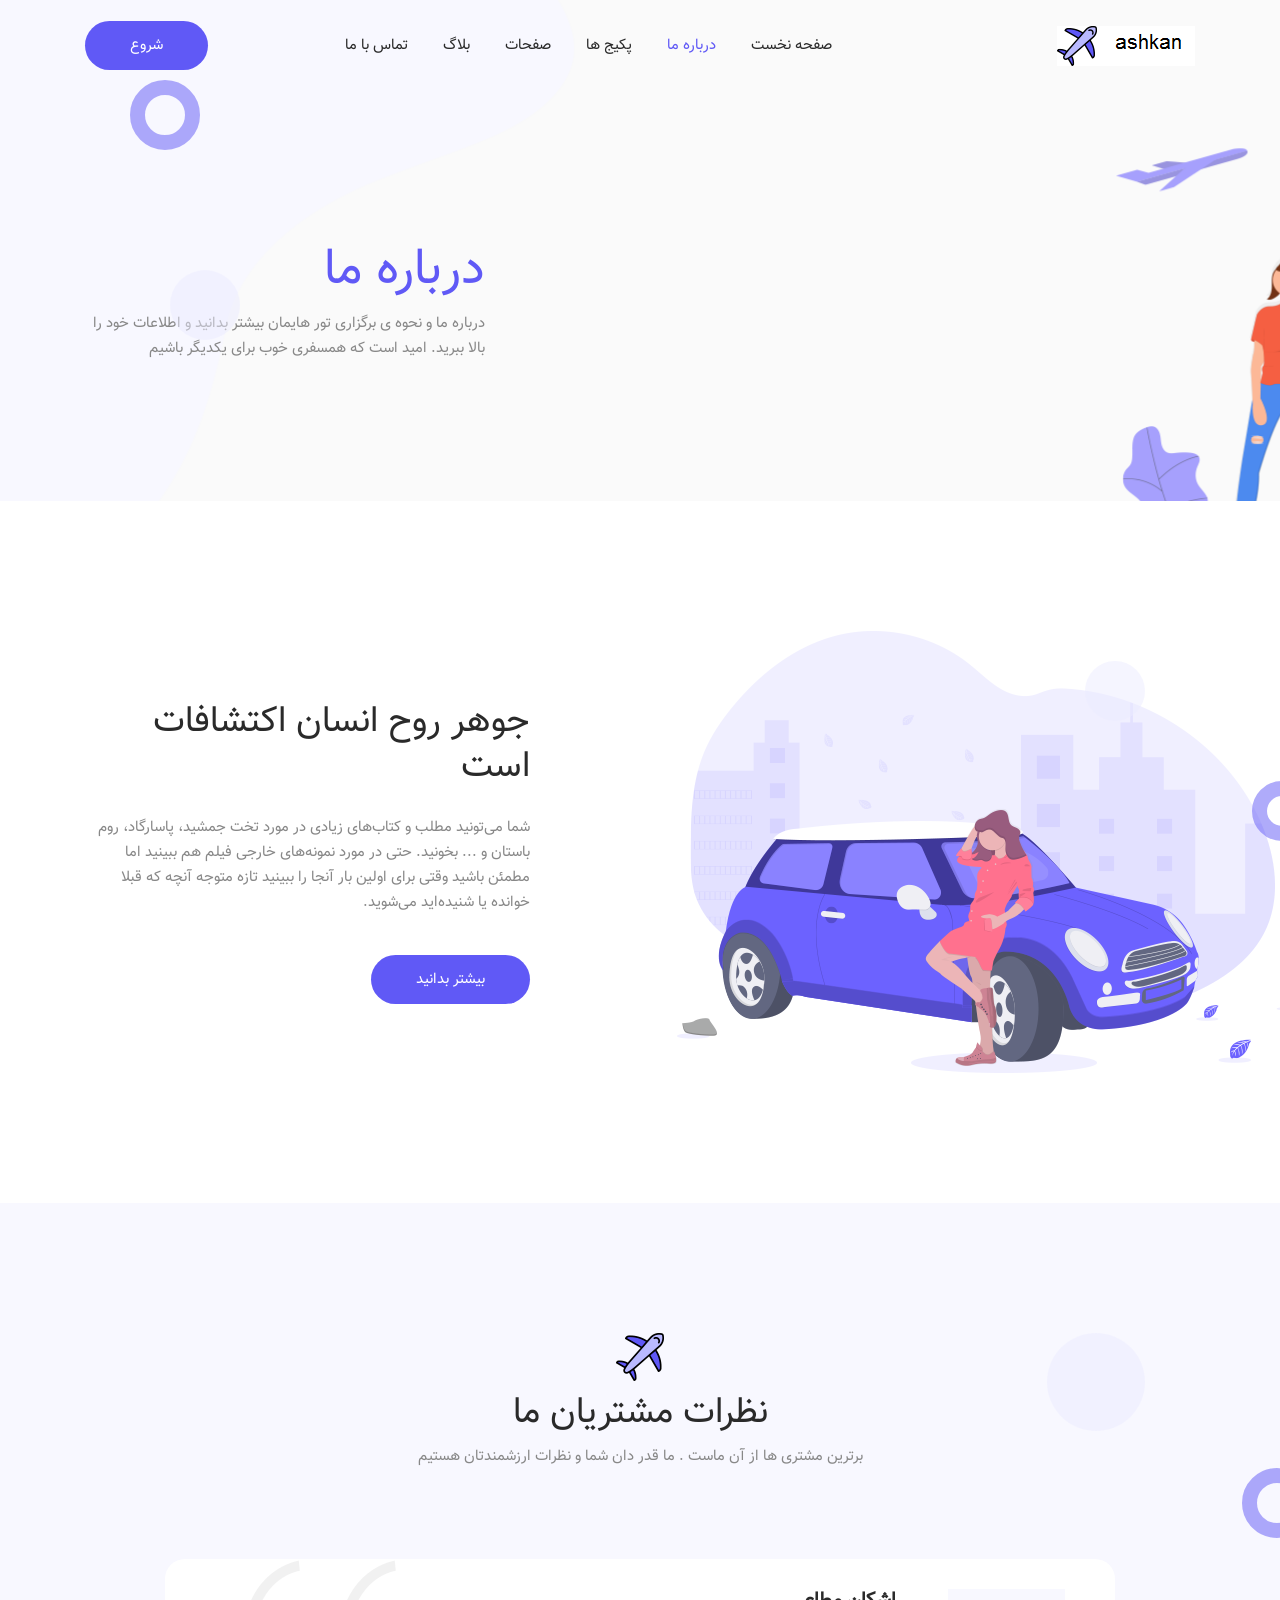
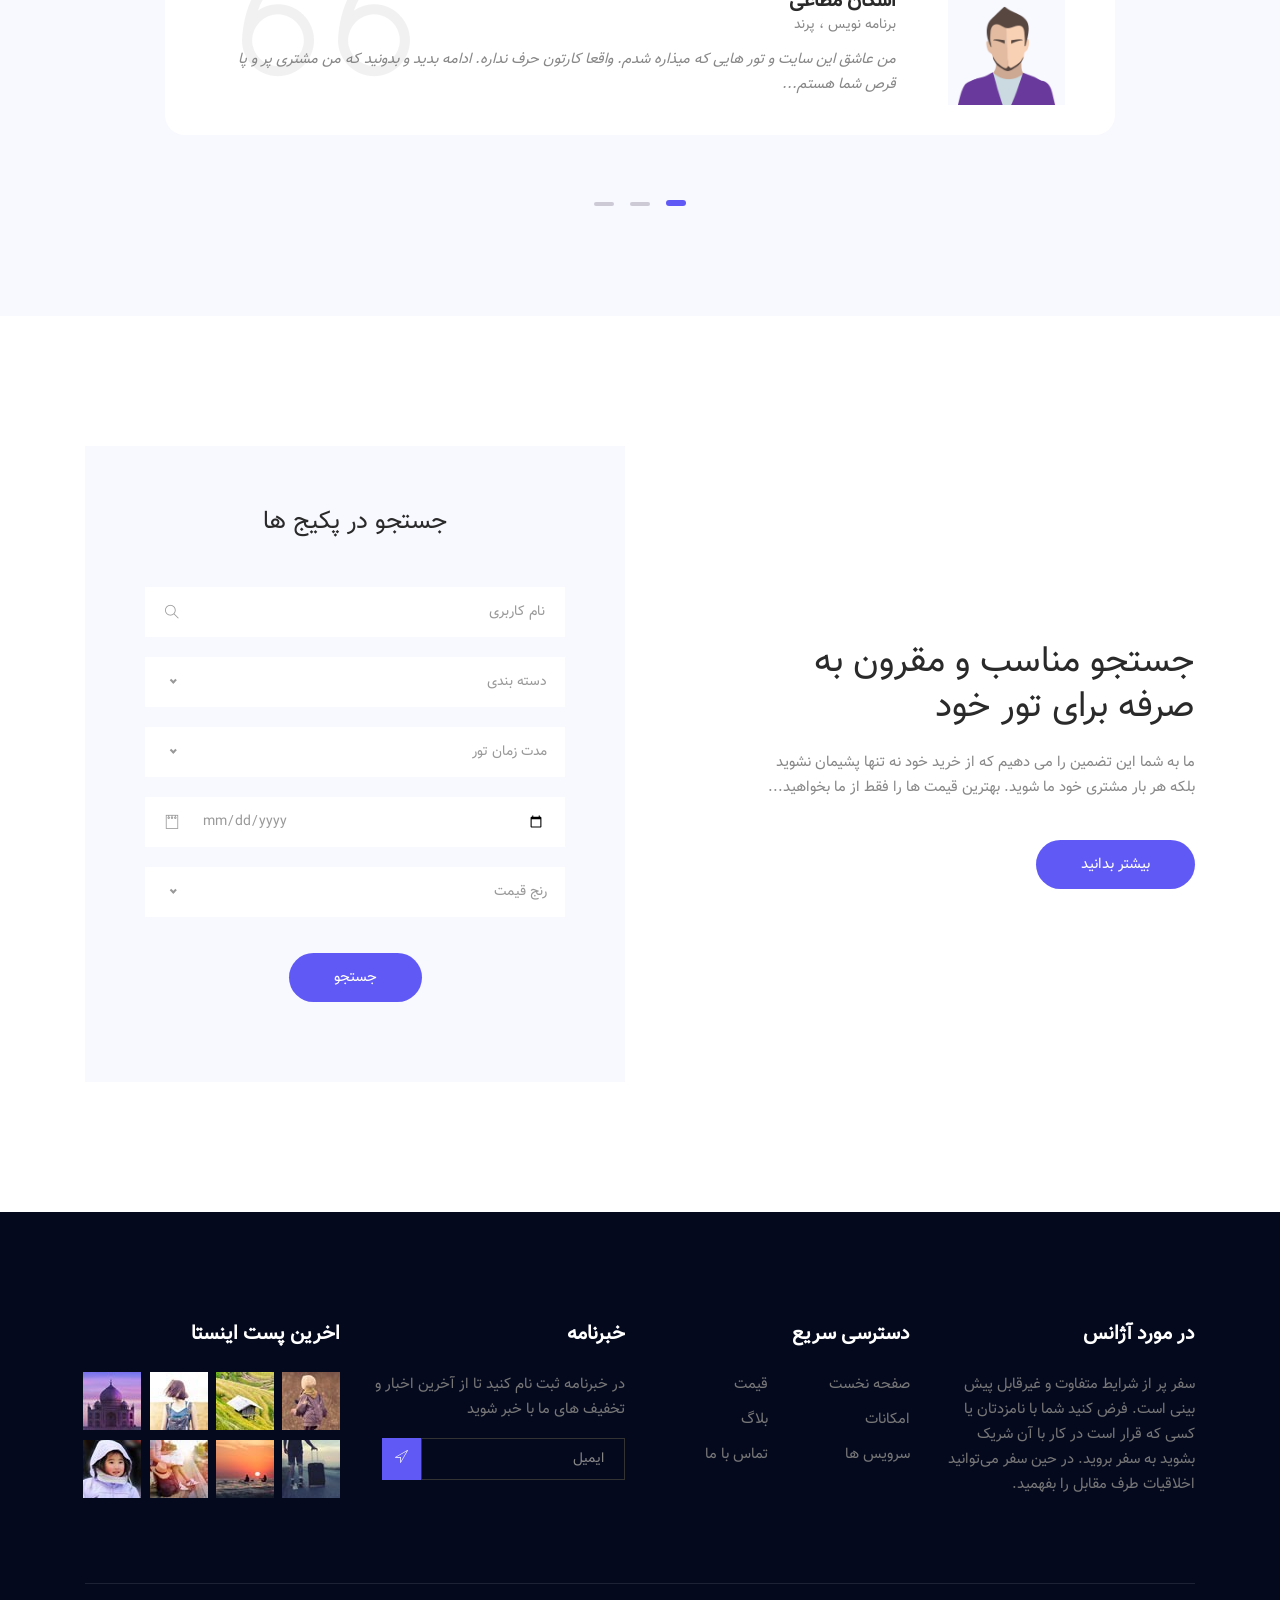
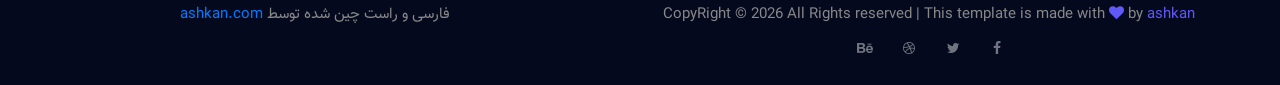
==== about.html @ 4427048b "add , edit about.html" ====
<!DOCTYPE html>
<html lang="en">
<head>
	<meta charset="utf-8">
	<meta http-equiv="X-UA-Compatible" content="IE=edge">
	<meta name="viewport" content="width=device-width, initial-scale=1">
	<title>سایت شرکت مسافربری</title>
	<link rel="stylesheet" href="css/bootstrap.min.css">
	<link rel="stylesheet" href="css/font-awesome.min.css">
	<link rel="stylesheet" href="css/themify-icons.css">
	<link rel="stylesheet" href="css/linericon.css">
	<link rel="stylesheet" href="css/owl.theme.default.min.css">
	<link rel="stylesheet" href="css/owl.carousel.min.css">
	<link rel="stylesheet" href="css/flaticon.css">
	<link rel="stylesheet" href="css/nice-select.css">
	<link type="text/css" href="css/style.css" rel="stylesheet" />

</head>
<body>
<!--================ Header Menu Area start =================-->
<header class="header_area">
	<div class="main_menu">
		<nav class="navbar navbar-expand-lg navbar-light">
			<div class="container box_1620">
				<a class="navbar-brand logo_h" href="index.html"><img src="pics/logo.png" alt=""></a>
				<button class="navbar-toggler" type="button" data-toggle="collapse" data-target="#navbarSupportedContent" aria-controls="navbarSupportedContent" aria-expanded="false" aria-label="Toggle navigation">
					<span class="icon-bar"></span>
					<span class="icon-bar"></span>
					<span class="icon-bar"></span>
				</button>
				<div class="collapse navbar-collapse offset" id="navbarSupportedContent">
					<ul class="nav navbar-nav menu_nav justify-content-end">
						<li class="nav-item"><a class="nav-link" href="index.html">صفحه نخست</a></li>
						<li class="nav-item active"><a class="nav-link" href="about.html">درباره ما</a></li>
						<li class="nav-item"><a class="nav-link" href="package.html">پکیج ها</a>
						<li class="nav-item submenu dropdown">
							<a href="#" class="nav-link dropdown-toggle" data-toggle="dropdown" role="button" aria-haspopup="true"
							   aria-expanded="false">صفحات</a>
							<ul class="dropdown-menu">
								<li class="nav-item"><a class="nav-link" href="amentities.html">امکانات</a>
							</ul>
						</li>
						<li class="nav-item submenu dropdown">
							<a href="#" class="nav-link dropdown-toggle" data-toggle="dropdown" role="button" aria-haspopup="true"
							   aria-expanded="false">بلاگ</a>
							<ul class="dropdown-menu">
								<li class="nav-item"><a class="nav-link" href="blog.html">تک صفحه</a></li>
								<li class="nav-item"><a class="nav-link" href="blog-details.html">با جزئیات</a></li>
							</ul>
						</li>
						<li class="nav-item"><a class="nav-link" href="contact.html">تماس با ما</a></li>
					</ul>
					<div class="nav-left text-center text-lg-left py-4 py-lg-0">
						<a class="button" href="#">شروع</a>
					</div>
				</div>
			</div>
		</nav>
	</div>
</header>
<!--================Header Menu Area =================-->


<!--================Hero Banner SM Area Start =================-->
<section class="hero-banner-sm magic-ball magic-ball-banner" id="parallax-1" data-anchor-target="#parallax-1" data-300-top="background-position: 0px -80px" data-top-bottom="background-position: 0 100px">
	<div class="container">
		<div class="hero-banner-sm-content">
			<h1>درباره ما</h1>
			<p>درباره ما و نحوه ی برگزاری تور هایمان بیشتر بدانید و اطلاعات خود را بالا ببرید. امید است که همسفری خوب برای یکدیگر باشیم</p>
		</div>
	</div>
</section>
<!--================Hero Banner SM Area End =================-->


<!--================About Area Start =================-->
<section class="section-padding magic-ball magic-ball-sm magic-ball-about">
	<div class="container">
		<div class="row">
			<div class="col-lg-7 col-md-6 mb-4 mb-md-0">
				<div class="about-img">
					<img class="img-fluid" src="pics/home/about-img.png" alt="">
				</div>
			</div>
			<div class="col-lg-5 col-md-6 align-self-center about-content">
				<h2>جوهر روح انسان اکتشافات است </h2>
				<p>شما می‌تونید مطلب و کتاب‌های زیادی در مورد تخت جمشید، پاسارگاد، روم باستان و ... بخونید. حتی در مورد نمونه‌های خارجی فیلم هم ببینید اما مطمئن باشید وقتی برای اولین بار آنجا را ببینید تازه متوجه آنچه که قبلا خوانده یا شنیده‌اید می‌شوید.</p>
				<a class="button" href="#">بیشتر بدانید</a>
			</div>
		</div>
	</div>
</section>
<!--================About Area End =================-->


<!--================Testimonial section Start =================-->
<section class="bg-gray section-padding magic-ball magic-ball-testimonial pb-xl-5">
	<div class="container">
		<div class="section-intro text-center pb-90px">
			<img class="section-intro-img" src="pics/home/section-icon.png" alt="">
			<h2>نظرات مشتریان ما</h2>
			<p>برترین مشتری ها از آن ماست . ما قدر دان شما و نظرات ارزشمندتان هستیم</p>
		</div>
		<div class="owl-carousel owl-theme owl-rtl testimonial pb-xl-5 ">
			<div class="testimonial__item">
				<div class="row">
					<div class="col-md-3 col-lg-2 align-self-center">
						<div class="testimonial__img">
							<img class="card-img rounded-0" src="pics/testimonial/t-slider1.png" alt="">
						</div>
					</div>
					<div class="col-md-9 col-lg-10">
						<div class="testimonial__content mt-3 mt-sm-0">
							<h3>اشکان مطاعی</h3>
							<p>برنامه نویس ، پرند</p>
							<p class="testimonial__i">من عاشق این سایت و تور هایی که میذاره شدم. واقعا کارتون حرف نداره. ادامه بدید و بدونید که من مشتری پر و پا قرص شما هستم...</p>
							<span class="testimonial__icon"><i class="ti-quote-left"></i></span>
						</div>
					</div>
				</div>
			</div>
			<div class="testimonial__item">
				<div class="row">
					<div class="col-md-3 col-lg-2 align-self-center">
						<div class="testimonial__img">
							<img class="card-img rounded-0" src="pics/testimonial/t-slider1.png" alt="">
						</div>
					</div>
					<div class="col-md-9 col-lg-10">
						<div class="testimonial__content mt-3 mt-sm-0">
							<h3>مهدی شرافت</h3>
							<p>   تورلیدر، همدان </p>
							<p class="testimonial__i">از وقتی با شما آشنا شدم دیگه نگرانی ندارم که چطور می تونم کسافرهامو به جاهایی ببرم که حسابی لذت ببرن و سفر براشون بی نهایت اکتشافی بشه...</p>
							<span class="testimonial__icon"><i class="ti-quote-left"></i></span>
						</div>
					</div>
				</div>
			</div>
			<div class="testimonial__item">
				<div class="row">
					<div class="col-md-3 col-lg-2 align-self-center">
						<div class="testimonial__img">
							<img class="card-img rounded-0" src="pics/testimonial/t-slider1.png" alt="">
						</div>
					</div>
					<div class="col-md-9 col-lg-10">
						<div class="testimonial__content mt-3 mt-sm-0">
							<h3>ابراهیم ساعی</h3>
							<p>مدیر شرکت گردشگری همدان</p>
							<p class="testimonial__i">من عاشق این سایت و تور هایی که میذاره شدم. واقعا کارتون حرف نداره. ادامه بدید و بدونید که من مشتری پر و پا قرص شما هستم...</p>
							<span class="testimonial__icon"><i class="ti-quote-left"></i></span>
						</div>
					</div>
				</div>
			</div>
		</div>
	</div>
</section>
<!--================Testimonial section End =================-->

<!--================Search Package section Start =================-->
<section class="section-margin">
	<div class="container">
		<div class="row">
			<div class="col-lg-6 col-xl-5 align-self-center mb-5 mb-lg-0">
				<div class="search-content">
					<h2>جستجو مناسب و مقرون به صرفه برای تور خود</h2>
					<p>ما به شما این تضمین را می دهیم که از خرید خود نه تنها پشیمان نشوید بلکه هر بار مشتری خود ما شوید. بهترین قیمت ها را فقط از ما بخواهید...</p>
					<a class="button" href="#">بیشتر بدانید</a>
				</div>
			</div>
			<div class="col-lg-6 col-xl-6 offset-xl-1">
				<div class="search-wrapper">
					<h3>جستجو در پکیج ها</h3>
					<form class="search-form" action="#">
						<div class="form-group">
							<div class="input-group">
								<input type="text" class="form-control" placeholder="نام کاربری">
								<div class="input-group-append">
									<span class="input-group-text"><i class="ti-search"></i></span>
								</div>
							</div>
						</div>
						<div class="form-group">
							<select name="category" id="category">
								<option value="disabled" disabled selected>دسته بندی</option>
								<option value="8 AM">طبیعت گردی</option>
								<option value="12 PM">شب نشینی</option>
							</select>
						</div>
						<div class="form-group">
							<select name="tourDucation" id="tourDuration">
								<option value="disabled" disabled selected>مدت زمان تور</option>
								<option value="8 AM">8 صبح</option>
								<option value="12 PM">12 شب</option>
							</select>
						</div>
						<div class="form-group">
							<div class="input-group">
								<input type="date" class="form-control">
								<div class="input-group-append">
									<span class="input-group-text"><i class="ti-notepad"></i></span>
								</div>
							</div>
						</div>
						<div class="form-group">
							<select name="priceRange" id="priceRange">
								<option value="disabled" disabled selected>رنج قیمت</option>
								<option value="8 AM">تا 20 میلیون</option>
								<option value="12 PM">تا 5 میلیون</option>
							</select>
						</div>
						<div class="form-group">
							<button class="button border-0 mt-3" type="submit">جستجو</button>
						</div>
					</form>
				</div>
			</div>
		</div>
	</div>
</section>
<!--================Search Package section End =================-->


<!-- ================ start footer Area ================= -->
<footer class="footer-area">
	<div class="container">
		<div class="row">
			<div class="col-lg-3  col-md-6 col-sm-6">
				<div class="single-footer-widget">
					<h6>در مورد آژانس</h6>
					<p>
						سفر پر از شرایط متفاوت و غیرقابل پیش بینی است. فرض کنید شما با نامزدتان یا کسی که قرار است در کار با آن شریک بشوید به سفر بروید. در حین سفر می‌توانید اخلاقیات طرف مقابل را بفهمید.
					</p>
				</div>
			</div>
			<div class="col-lg-3 col-md-6 col-sm-6">
				<div class="single-footer-widget">
					<h6>دسترسی سریع</h6>
					<div class="row">
						<div class="col">
							<ul>
								<li><a href="#">صفحه نخست</a></li>
								<li><a href="#">امکانات</a></li>
								<li><a href="#">سرویس ها</a></li>
							</ul>
						</div>
						<div class="col">
							<ul>
								<li><a href="#">قیمت</a></li>
								<li><a href="#">بلاگ</a></li>
								<li><a href="#">تماس با ما</a></li>
							</ul>
						</div>
					</div>
				</div>
			</div>
			<div class="col-lg-3  col-md-6 col-sm-6">
				<div class="single-footer-widget">
					<h6>خبرنامه</h6>
					<p>در خبرنامه ثبت نام کنید تا از آخرین اخبار و تخفیف های ما با خبر شوید</p>
					<div id="mc_embed_signup">
						<form target="_blank" action="" method="get" class="subscription relative">
							<div class="input-group d-flex flex-row">
								<input name="EMAIL" placeholder="ایمیل" onfocus="this.placeholder = ''" onblur="this.placeholder = 'ایمیل '" required="" type="email">
								<button class="btn bb-btn"><span class="lnr lnr-location"></span></button>
							</div>
							<div class="mt-10 info"></div>
						</form>
					</div>
				</div>
			</div>
			<div class="col-lg-3  col-md-6 col-sm-6">
				<div class="single-footer-widget mail-chimp">
					<h6 class="mb-20">اخرین پست اینستا</h6>
					<ul class="instafeed d-flex flex-wrap">
						<li><img src="pics/instagram/i1.jpg" alt=""></li>
						<li><img src="pics/instagram/i2.jpg" alt=""></li>
						<li><img src="pics/instagram/i3.jpg" alt=""></li>
						<li><img src="pics/instagram/i4.jpg" alt=""></li>
						<li><img src="pics/instagram/i5.jpg" alt=""></li>
						<li><img src="pics/instagram/i6.jpg" alt=""></li>
						<li><img src="pics/instagram/i7.jpg" alt=""></li>
						<li><img src="pics/instagram/i8.jpg" alt=""></li>
					</ul>
				</div>
			</div>
		</div>

		<div class="footer-bottom">
			<div class="row align-items-center">
				<p class="col-lg-8 col-sm-12 footer-text m-0 text-center text-lg-right"><!-- Link back to ashkan can't be removed. Template is licensed under CC BY 3.0. -->
					CopyRight &copy; <script>document.write(new Date().getFullYear());</script> All Rights reserved | This template is made with <i class="fa fa-heart" aria-hidden="true"></i> by <a href="https://ashkan.com" target="_blank">ashkan</a>
					<div> فارسی و راست چین شده توسط <a href="https://www.ashkan.com" target="_blank">ashkan.com</a></div>
					<!-- Link back to ashkan can't be removed. Template is licensed under CC BY 3.0. -->
				</p>
				<div class="col-lg-4 col-sm-12 footer-social text-center text-lg-left">
					<a href="#"><i class="fa fa-facebook-f"></i></a>
					<a href="#"><i class="fa fa-twitter"></i></a>
					<a href="#"><i class="fa fa-dribbble"></i></a>
					<a href="#"><i class="fa fa-behance"></i></a>
				</div>
			</div>
		</div>
	</div>
</footer>
<!-- ================ End footer Area ================= -->




<script src="js/jquery-3.1.1.min.js"></script>
<script src="js/bootstrap.bundle.min.js"></script>
<script src="js/owl.carousel.min.js"></script>
<script src="js/jquery.nice-select.min.js"></script>
<script src="js/jquery.ajaxchimp.min.js"></script>
<script src="js/skrollr.min.js"></script>
<script src="js/main.js"></script>
</body><!-- This template has been downloaded from ashkan.com -->
</html>
---- css/themify-icons.css ----
@font-face {
	font-family: 'themify';
	src:url('../fonts/themify.eot?-fvbane');
	src:url('../fonts/themify.eot?#iefix-fvbane') format('embedded-opentype'),
		url('../fonts/themify.woff?-fvbane') format('woff'),
		url('../fonts/themify.ttf?-fvbane') format('truetype'),
		url('../fonts/themify.svg?-fvbane#themify') format('svg');
	font-weight: normal;
	font-style: normal;
}

[class^="ti-"], [class*=" ti-"] {
	font-family: 'themify';
	speak: none;
	font-style: normal;
	font-weight: normal;
	font-variant: normal;
	text-transform: none;
	line-height: 1;

	/* Better Font Rendering =========== */
	-webkit-font-smoothing: antialiased;
	-moz-osx-font-smoothing: grayscale;
}

.ti-wand:before {
	content: "\e600";
}
.ti-volume:before {
	content: "\e601";
}
.ti-user:before {
	content: "\e602";
}
.ti-unlock:before {
	content: "\e603";
}
.ti-unlink:before {
	content: "\e604";
}
.ti-trash:before {
	content: "\e605";
}
.ti-thought:before {
	content: "\e606";
}
.ti-target:before {
	content: "\e607";
}
.ti-tag:before {
	content: "\e608";
}
.ti-tablet:before {
	content: "\e609";
}
.ti-star:before {
	content: "\e60a";
}
.ti-spray:before {
	content: "\e60b";
}
.ti-signal:before {
	content: "\e60c";
}
.ti-shopping-cart:before {
	content: "\e60d";
}
.ti-shopping-cart-full:before {
	content: "\e60e";
}
.ti-settings:before {
	content: "\e60f";
}
.ti-search:before {
	content: "\e610";
}
.ti-zoom-in:before {
	content: "\e611";
}
.ti-zoom-out:before {
	content: "\e612";
}
.ti-cut:before {
	content: "\e613";
}
.ti-ruler:before {
	content: "\e614";
}
.ti-ruler-pencil:before {
	content: "\e615";
}
.ti-ruler-alt:before {
	content: "\e616";
}
.ti-bookmark:before {
	content: "\e617";
}
.ti-bookmark-alt:before {
	content: "\e618";
}
.ti-reload:before {
	content: "\e619";
}
.ti-plus:before {
	content: "\e61a";
}
.ti-pin:before {
	content: "\e61b";
}
.ti-pencil:before {
	content: "\e61c";
}
.ti-pencil-alt:before {
	content: "\e61d";
}
.ti-paint-roller:before {
	content: "\e61e";
}
.ti-paint-bucket:before {
	content: "\e61f";
}
.ti-na:before {
	content: "\e620";
}
.ti-mobile:before {
	content: "\e621";
}
.ti-minus:before {
	content: "\e622";
}
.ti-medall:before {
	content: "\e623";
}
.ti-medall-alt:before {
	content: "\e624";
}
.ti-marker:before {
	content: "\e625";
}
.ti-marker-alt:before {
	content: "\e626";
}
.ti-arrow-up:before {
	content: "\e627";
}
.ti-arrow-right:before {
	content: "\e628";
}
.ti-arrow-left:before {
	content: "\e629";
}
.ti-arrow-down:before {
	content: "\e62a";
}
.ti-lock:before {
	content: "\e62b";
}
.ti-location-arrow:before {
	content: "\e62c";
}
.ti-link:before {
	content: "\e62d";
}
.ti-layout:before {
	content: "\e62e";
}
.ti-layers:before {
	content: "\e62f";
}
.ti-layers-alt:before {
	content: "\e630";
}
.ti-key:before {
	content: "\e631";
}
.ti-import:before {
	content: "\e632";
}
.ti-image:before {
	content: "\e633";
}
.ti-heart:before {
	content: "\e634";
}
.ti-heart-broken:before {
	content: "\e635";
}
.ti-hand-stop:before {
	content: "\e636";
}
.ti-hand-open:before {
	content: "\e637";
}
.ti-hand-drag:before {
	content: "\e638";
}
.ti-folder:before {
	content: "\e639";
}
.ti-flag:before {
	content: "\e63a";
}
.ti-flag-alt:before {
	content: "\e63b";
}
.ti-flag-alt-2:before {
	content: "\e63c";
}
.ti-eye:before {
	content: "\e63d";
}
.ti-export:before {
	content: "\e63e";
}
.ti-exchange-vertical:before {
	content: "\e63f";
}
.ti-desktop:before {
	content: "\e640";
}
.ti-cup:before {
	content: "\e641";
}
.ti-crown:before {
	content: "\e642";
}
.ti-comments:before {
	content: "\e643";
}
.ti-comment:before {
	content: "\e644";
}
.ti-comment-alt:before {
	content: "\e645";
}
.ti-close:before {
	content: "\e646";
}
.ti-clip:before {
	content: "\e647";
}
.ti-angle-up:before {
	content: "\e648";
}
.ti-angle-right:before {
	content: "\e649";
}
.ti-angle-left:before {
	content: "\e64a";
}
.ti-angle-down:before {
	content: "\e64b";
}
.ti-check:before {
	content: "\e64c";
}
.ti-check-box:before {
	content: "\e64d";
}
.ti-camera:before {
	content: "\e64e";
}
.ti-announcement:before {
	content: "\e64f";
}
.ti-brush:before {
	content: "\e650";
}
.ti-briefcase:before {
	content: "\e651";
}
.ti-bolt:before {
	content: "\e652";
}
.ti-bolt-alt:before {
	content: "\e653";
}
.ti-blackboard:before {
	content: "\e654";
}
.ti-bag:before {
	content: "\e655";
}
.ti-move:before {
	content: "\e656";
}
.ti-arrows-vertical:before {
	content: "\e657";
}
.ti-arrows-horizontal:before {
	content: "\e658";
}
.ti-fullscreen:before {
	content: "\e659";
}
.ti-arrow-top-right:before {
	content: "\e65a";
}
.ti-arrow-top-left:before {
	content: "\e65b";
}
.ti-arrow-circle-up:before {
	content: "\e65c";
}
.ti-arrow-circle-right:before {
	content: "\e65d";
}
.ti-arrow-circle-left:before {
	content: "\e65e";
}
.ti-arrow-circle-down:before {
	content: "\e65f";
}
.ti-angle-double-up:before {
	content: "\e660";
}
.ti-angle-double-right:before {
	content: "\e661";
}
.ti-angle-double-left:before {
	content: "\e662";
}
.ti-angle-double-down:before {
	content: "\e663";
}
.ti-zip:before {
	content: "\e664";
}
.ti-world:before {
	content: "\e665";
}
.ti-wheelchair:before {
	content: "\e666";
}
.ti-view-list:before {
	content: "\e667";
}
.ti-view-list-alt:before {
	content: "\e668";
}
.ti-view-grid:before {
	content: "\e669";
}
.ti-uppercase:before {
	content: "\e66a";
}
.ti-upload:before {
	content: "\e66b";
}
.ti-underline:before {
	content: "\e66c";
}
.ti-truck:before {
	content: "\e66d";
}
.ti-timer:before {
	content: "\e66e";
}
.ti-ticket:before {
	content: "\e66f";
}
.ti-thumb-up:before {
	content: "\e670";
}
.ti-thumb-down:before {
	content: "\e671";
}
.ti-text:before {
	content: "\e672";
}
.ti-stats-up:before {
	content: "\e673";
}
.ti-stats-down:before {
	content: "\e674";
}
.ti-split-v:before {
	content: "\e675";
}
.ti-split-h:before {
	content: "\e676";
}
.ti-smallcap:before {
	content: "\e677";
}
.ti-shine:before {
	content: "\e678";
}
.ti-shift-right:before {
	content: "\e679";
}
.ti-shift-left:before {
	content: "\e67a";
}
.ti-shield:before {
	content: "\e67b";
}
.ti-notepad:before {
	content: "\e67c";
}
.ti-server:before {
	content: "\e67d";
}
.ti-quote-right:before {
	content: "\e67e";
}
.ti-quote-left:before {
	content: "\e67f";
}
.ti-pulse:before {
	content: "\e680";
}
.ti-printer:before {
	content: "\e681";
}
.ti-power-off:before {
	content: "\e682";
}
.ti-plug:before {
	content: "\e683";
}
.ti-pie-chart:before {
	content: "\e684";
}
.ti-paragraph:before {
	content: "\e685";
}
.ti-panel:before {
	content: "\e686";
}
.ti-package:before {
	content: "\e687";
}
.ti-music:before {
	content: "\e688";
}
.ti-music-alt:before {
	content: "\e689";
}
.ti-mouse:before {
	content: "\e68a";
}
.ti-mouse-alt:before {
	content: "\e68b";
}
.ti-money:before {
	content: "\e68c";
}
.ti-microphone:before {
	content: "\e68d";
}
.ti-menu:before {
	content: "\e68e";
}
.ti-menu-alt:before {
	content: "\e68f";
}
.ti-map:before {
	content: "\e690";
}
.ti-map-alt:before {
	content: "\e691";
}
.ti-loop:before {
	content: "\e692";
}
.ti-location-pin:before {
	content: "\e693";
}
.ti-list:before {
	content: "\e694";
}
.ti-light-bulb:before {
	content: "\e695";
}
.ti-Italic:before {
	content: "\e696";
}
.ti-info:before {
	content: "\e697";
}
.ti-infinite:before {
	content: "\e698";
}
.ti-id-badge:before {
	content: "\e699";
}
.ti-hummer:before {
	content: "\e69a";
}
.ti-home:before {
	content: "\e69b";
}
.ti-help:before {
	content: "\e69c";
}
.ti-headphone:before {
	content: "\e69d";
}
.ti-harddrives:before {
	content: "\e69e";
}
.ti-harddrive:before {
	content: "\e69f";
}
.ti-gift:before {
	content: "\e6a0";
}
.ti-game:before {
	content: "\e6a1";
}
.ti-filter:before {
	content: "\e6a2";
}
.ti-files:before {
	content: "\e6a3";
}
.ti-file:before {
	content: "\e6a4";
}
.ti-eraser:before {
	content: "\e6a5";
}
.ti-envelope:before {
	content: "\e6a6";
}
.ti-download:before {
	content: "\e6a7";
}
.ti-direction:before {
	content: "\e6a8";
}
.ti-direction-alt:before {
	content: "\e6a9";
}
.ti-dashboard:before {
	content: "\e6aa";
}
.ti-control-stop:before {
	content: "\e6ab";
}
.ti-control-shuffle:before {
	content: "\e6ac";
}
.ti-control-play:before {
	content: "\e6ad";
}
.ti-control-pause:before {
	content: "\e6ae";
}
.ti-control-forward:before {
	content: "\e6af";
}
.ti-control-backward:before {
	content: "\e6b0";
}
.ti-cloud:before {
	content: "\e6b1";
}
.ti-cloud-up:before {
	content: "\e6b2";
}
.ti-cloud-down:before {
	content: "\e6b3";
}
.ti-clipboard:before {
	content: "\e6b4";
}
.ti-car:before {
	content: "\e6b5";
}
.ti-calendar:before {
	content: "\e6b6";
}
.ti-book:before {
	content: "\e6b7";
}
.ti-bell:before {
	content: "\e6b8";
}
.ti-basketball:before {
	content: "\e6b9";
}
.ti-bar-chart:before {
	content: "\e6ba";
}
.ti-bar-chart-alt:before {
	content: "\e6bb";
}
.ti-back-right:before {
	content: "\e6bc";
}
.ti-back-left:before {
	content: "\e6bd";
}
.ti-arrows-corner:before {
	content: "\e6be";
}
.ti-archive:before {
	content: "\e6bf";
}
.ti-anchor:before {
	content: "\e6c0";
}
.ti-align-right:before {
	content: "\e6c1";
}
.ti-align-left:before {
	content: "\e6c2";
}
.ti-align-justify:before {
	content: "\e6c3";
}
.ti-align-center:before {
	content: "\e6c4";
}
.ti-alert:before {
	content: "\e6c5";
}
.ti-alarm-clock:before {
	content: "\e6c6";
}
.ti-agenda:before {
	content: "\e6c7";
}
.ti-write:before {
	content: "\e6c8";
}
.ti-window:before {
	content: "\e6c9";
}
.ti-widgetized:before {
	content: "\e6ca";
}
.ti-widget:before {
	content: "\e6cb";
}
.ti-widget-alt:before {
	content: "\e6cc";
}
.ti-wallet:before {
	content: "\e6cd";
}
.ti-video-clapper:before {
	content: "\e6ce";
}
.ti-video-camera:before {
	content: "\e6cf";
}
.ti-vector:before {
	content: "\e6d0";
}
.ti-themify-logo:before {
	content: "\e6d1";
}
.ti-themify-favicon:before {
	content: "\e6d2";
}
.ti-themify-favicon-alt:before {
	content: "\e6d3";
}
.ti-support:before {
	content: "\e6d4";
}
.ti-stamp:before {
	content: "\e6d5";
}
.ti-split-v-alt:before {
	content: "\e6d6";
}
.ti-slice:before {
	content: "\e6d7";
}
.ti-shortcode:before {
	content: "\e6d8";
}
.ti-shift-right-alt:before {
	content: "\e6d9";
}
.ti-shift-left-alt:before {
	content: "\e6da";
}
.ti-ruler-alt-2:before {
	content: "\e6db";
}
.ti-receipt:before {
	content: "\e6dc";
}
.ti-pin2:before {
	content: "\e6dd";
}
.ti-pin-alt:before {
	content: "\e6de";
}
.ti-pencil-alt2:before {
	content: "\e6df";
}
.ti-palette:before {
	content: "\e6e0";
}
.ti-more:before {
	content: "\e6e1";
}
.ti-more-alt:before {
	content: "\e6e2";
}
.ti-microphone-alt:before {
	content: "\e6e3";
}
.ti-magnet:before {
	content: "\e6e4";
}
.ti-line-double:before {
	content: "\e6e5";
}
.ti-line-dotted:before {
	content: "\e6e6";
}
.ti-line-dashed:before {
	content: "\e6e7";
}
.ti-layout-width-full:before {
	content: "\e6e8";
}
.ti-layout-width-default:before {
	content: "\e6e9";
}
.ti-layout-width-default-alt:before {
	content: "\e6ea";
}
.ti-layout-tab:before {
	content: "\e6eb";
}
.ti-layout-tab-window:before {
	content: "\e6ec";
}
.ti-layout-tab-v:before {
	content: "\e6ed";
}
.ti-layout-tab-min:before {
	content: "\e6ee";
}
.ti-layout-slider:before {
	content: "\e6ef";
}
.ti-layout-slider-alt:before {
	content: "\e6f0";
}
.ti-layout-sidebar-right:before {
	content: "\e6f1";
}
.ti-layout-sidebar-none:before {
	content: "\e6f2";
}
.ti-layout-sidebar-left:before {
	content: "\e6f3";
}
.ti-layout-placeholder:before {
	content: "\e6f4";
}
.ti-layout-menu:before {
	content: "\e6f5";
}
.ti-layout-menu-v:before {
	content: "\e6f6";
}
.ti-layout-menu-separated:before {
	content: "\e6f7";
}
.ti-layout-menu-full:before {
	content: "\e6f8";
}
.ti-layout-media-right-alt:before {
	content: "\e6f9";
}
.ti-layout-media-right:before {
	content: "\e6fa";
}
.ti-layout-media-overlay:before {
	content: "\e6fb";
}
.ti-layout-media-overlay-alt:before {
	content: "\e6fc";
}
.ti-layout-media-overlay-alt-2:before {
	content: "\e6fd";
}
.ti-layout-media-left-alt:before {
	content: "\e6fe";
}
.ti-layout-media-left:before {
	content: "\e6ff";
}
.ti-layout-media-center-alt:before {
	content: "\e700";
}
.ti-layout-media-center:before {
	content: "\e701";
}
.ti-layout-list-thumb:before {
	content: "\e702";
}
.ti-layout-list-thumb-alt:before {
	content: "\e703";
}
.ti-layout-list-post:before {
	content: "\e704";
}
.ti-layout-list-large-image:before {
	content: "\e705";
}
.ti-layout-line-solid:before {
	content: "\e706";
}
.ti-layout-grid4:before {
	content: "\e707";
}
.ti-layout-grid3:before {
	content: "\e708";
}
.ti-layout-grid2:before {
	content: "\e709";
}
.ti-layout-grid2-thumb:before {
	content: "\e70a";
}
.ti-layout-cta-right:before {
	content: "\e70b";
}
.ti-layout-cta-left:before {
	content: "\e70c";
}
.ti-layout-cta-center:before {
	content: "\e70d";
}
.ti-layout-cta-btn-right:before {
	content: "\e70e";
}
.ti-layout-cta-btn-left:before {
	content: "\e70f";
}
.ti-layout-column4:before {
	content: "\e710";
}
.ti-layout-column3:before {
	content: "\e711";
}
.ti-layout-column2:before {
	content: "\e712";
}
.ti-layout-accordion-separated:before {
	content: "\e713";
}
.ti-layout-accordion-merged:before {
	content: "\e714";
}
.ti-layout-accordion-list:before {
	content: "\e715";
}
.ti-ink-pen:before {
	content: "\e716";
}
.ti-info-alt:before {
	content: "\e717";
}
.ti-help-alt:before {
	content: "\e718";
}
.ti-headphone-alt:before {
	content: "\e719";
}
.ti-hand-point-up:before {
	content: "\e71a";
}
.ti-hand-point-right:before {
	content: "\e71b";
}
.ti-hand-point-left:before {
	content: "\e71c";
}
.ti-hand-point-down:before {
	content: "\e71d";
}
.ti-gallery:before {
	content: "\e71e";
}
.ti-face-smile:before {
	content: "\e71f";
}
.ti-face-sad:before {
	content: "\e720";
}
.ti-credit-card:before {
	content: "\e721";
}
.ti-control-skip-forward:before {
	content: "\e722";
}
.ti-control-skip-backward:before {
	content: "\e723";
}
.ti-control-record:before {
	content: "\e724";
}
.ti-control-eject:before {
	content: "\e725";
}
.ti-comments-smiley:before {
	content: "\e726";
}
.ti-brush-alt:before {
	content: "\e727";
}
.ti-youtube:before {
	content: "\e728";
}
.ti-vimeo:before {
	content: "\e729";
}
.ti-twitter:before {
	content: "\e72a";
}
.ti-time:before {
	content: "\e72b";
}
.ti-tumblr:before {
	content: "\e72c";
}
.ti-skype:before {
	content: "\e72d";
}
.ti-share:before {
	content: "\e72e";
}
.ti-share-alt:before {
	content: "\e72f";
}
.ti-rocket:before {
	content: "\e730";
}
.ti-pinterest:before {
	content: "\e731";
}
.ti-new-window:before {
	content: "\e732";
}
.ti-microsoft:before {
	content: "\e733";
}
.ti-list-ol:before {
	content: "\e734";
}
.ti-linkedin:before {
	content: "\e735";
}
.ti-layout-sidebar-2:before {
	content: "\e736";
}
.ti-layout-grid4-alt:before {
	content: "\e737";
}
.ti-layout-grid3-alt:before {
	content: "\e738";
}
.ti-layout-grid2-alt:before {
	content: "\e739";
}
.ti-layout-column4-alt:before {
	content: "\e73a";
}
.ti-layout-column3-alt:before {
	content: "\e73b";
}
.ti-layout-column2-alt:before {
	content: "\e73c";
}
.ti-instagram:before {
	content: "\e73d";
}
.ti-google:before {
	content: "\e73e";
}
.ti-github:before {
	content: "\e73f";
}
.ti-flickr:before {
	content: "\e740";
}
.ti-facebook:before {
	content: "\e741";
}
.ti-dropbox:before {
	content: "\e742";
}
.ti-dribbble:before {
	content: "\e743";
}
.ti-apple:before {
	content: "\e744";
}
.ti-android:before {
	content: "\e745";
}
.ti-save:before {
	content: "\e746";
}
.ti-save-alt:before {
	content: "\e747";
}
.ti-yahoo:before {
	content: "\e748";
}
.ti-wordpress:before {
	content: "\e749";
}
.ti-vimeo-alt:before {
	content: "\e74a";
}
.ti-twitter-alt:before {
	content: "\e74b";
}
.ti-tumblr-alt:before {
	content: "\e74c";
}
.ti-trello:before {
	content: "\e74d";
}
.ti-stack-overflow:before {
	content: "\e74e";
}
.ti-soundcloud:before {
	content: "\e74f";
}
.ti-sharethis:before {
	content: "\e750";
}
.ti-sharethis-alt:before {
	content: "\e751";
}
.ti-reddit:before {
	content: "\e752";
}
.ti-pinterest-alt:before {
	content: "\e753";
}
.ti-microsoft-alt:before {
	content: "\e754";
}
.ti-linux:before {
	content: "\e755";
}
.ti-jsfiddle:before {
	content: "\e756";
}
.ti-joomla:before {
	content: "\e757";
}
.ti-html5:before {
	content: "\e758";
}
.ti-flickr-alt:before {
	content: "\e759";
}
.ti-email:before {
	content: "\e75a";
}
.ti-drupal:before {
	content: "\e75b";
}
.ti-dropbox-alt:before {
	content: "\e75c";
}
.ti-css3:before {
	content: "\e75d";
}
.ti-rss:before {
	content: "\e75e";
}
.ti-rss-alt:before {
	content: "\e75f";
}
---- css/linericon.css ----
@font-face {
	font-family: 'Linearicons-Free';
	src:url('../fonts/Linearicons-Free.eot?w118d');
	src:url('../fonts/Linearicons-Free.eot?#iefixw118d') format('embedded-opentype'),
		url('../fonts/Linearicons-Free.woff2?w118d') format('woff2'),
		url('../fonts/Linearicons-Free.woff?w118d') format('woff'),
		url('../fonts/Linearicons-Free.ttf?w118d') format('truetype'),
		url('../fonts/Linearicons-Free.svg?w118d#Linearicons-Free') format('svg');
	font-weight: normal;
	font-style: normal;
}

.lnr {
	font-family: 'Linearicons-Free';
	speak: none;
	font-style: normal;
	font-weight: normal;
	font-variant: normal;
	text-transform: none;
	line-height: 1;

	/* Better Font Rendering =========== */
	-webkit-font-smoothing: antialiased;
	-moz-osx-font-smoothing: grayscale;
}

.lnr-home:before {
	content: "\e800";
}
.lnr-apartment:before {
	content: "\e801";
}
.lnr-pencil:before {
	content: "\e802";
}
.lnr-magic-wand:before {
	content: "\e803";
}
.lnr-drop:before {
	content: "\e804";
}
.lnr-lighter:before {
	content: "\e805";
}
.lnr-poop:before {
	content: "\e806";
}
.lnr-sun:before {
	content: "\e807";
}
.lnr-moon:before {
	content: "\e808";
}
.lnr-cloud:before {
	content: "\e809";
}
.lnr-cloud-upload:before {
	content: "\e80a";
}
.lnr-cloud-download:before {
	content: "\e80b";
}
.lnr-cloud-sync:before {
	content: "\e80c";
}
.lnr-cloud-check:before {
	content: "\e80d";
}
.lnr-database:before {
	content: "\e80e";
}
.lnr-lock:before {
	content: "\e80f";
}
.lnr-cog:before {
	content: "\e810";
}
.lnr-trash:before {
	content: "\e811";
}
.lnr-dice:before {
	content: "\e812";
}
.lnr-heart:before {
	content: "\e813";
}
.lnr-star:before {
	content: "\e814";
}
.lnr-star-half:before {
	content: "\e815";
}
.lnr-star-empty:before {
	content: "\e816";
}
.lnr-flag:before {
	content: "\e817";
}
.lnr-envelope:before {
	content: "\e818";
}
.lnr-paperclip:before {
	content: "\e819";
}
.lnr-inbox:before {
	content: "\e81a";
}
.lnr-eye:before {
	content: "\e81b";
}
.lnr-printer:before {
	content: "\e81c";
}
.lnr-file-empty:before {
	content: "\e81d";
}
.lnr-file-add:before {
	content: "\e81e";
}
.lnr-enter:before {
	content: "\e81f";
}
.lnr-exit:before {
	content: "\e820";
}
.lnr-graduation-hat:before {
	content: "\e821";
}
.lnr-license:before {
	content: "\e822";
}
.lnr-music-note:before {
	content: "\e823";
}
.lnr-film-play:before {
	content: "\e824";
}
.lnr-camera-video:before {
	content: "\e825";
}
.lnr-camera:before {
	content: "\e826";
}
.lnr-picture:before {
	content: "\e827";
}
.lnr-book:before {
	content: "\e828";
}
.lnr-bookmark:before {
	content: "\e829";
}
.lnr-user:before {
	content: "\e82a";
}
.lnr-users:before {
	content: "\e82b";
}
.lnr-shirt:before {
	content: "\e82c";
}
.lnr-store:before {
	content: "\e82d";
}
.lnr-cart:before {
	content: "\e82e";
}
.lnr-tag:before {
	content: "\e82f";
}
.lnr-phone-handset:before {
	content: "\e830";
}
.lnr-phone:before {
	content: "\e831";
}
.lnr-pushpin:before {
	content: "\e832";
}
.lnr-map-marker:before {
	content: "\e833";
}
.lnr-map:before {
	content: "\e834";
}
.lnr-location:before {
	content: "\e835";
}
.lnr-calendar-full:before {
	content: "\e836";
}
.lnr-keyboard:before {
	content: "\e837";
}
.lnr-spell-check:before {
	content: "\e838";
}
.lnr-screen:before {
	content: "\e839";
}
.lnr-smartphone:before {
	content: "\e83a";
}
.lnr-tablet:before {
	content: "\e83b";
}
.lnr-laptop:before {
	content: "\e83c";
}
.lnr-laptop-phone:before {
	content: "\e83d";
}
.lnr-power-switch:before {
	content: "\e83e";
}
.lnr-bubble:before {
	content: "\e83f";
}
.lnr-heart-pulse:before {
	content: "\e840";
}
.lnr-construction:before {
	content: "\e841";
}
.lnr-pie-chart:before {
	content: "\e842";
}
.lnr-chart-bars:before {
	content: "\e843";
}
.lnr-gift:before {
	content: "\e844";
}
.lnr-diamond:before {
	content: "\e845";
}
.lnr-linearicons:before {
	content: "\e846";
}
.lnr-dinner:before {
	content: "\e847";
}
.lnr-coffee-cup:before {
	content: "\e848";
}
.lnr-leaf:before {
	content: "\e849";
}
.lnr-paw:before {
	content: "\e84a";
}
.lnr-rocket:before {
	content: "\e84b";
}
.lnr-briefcase:before {
	content: "\e84c";
}
.lnr-bus:before {
	content: "\e84d";
}
.lnr-car:before {
	content: "\e84e";
}
.lnr-train:before {
	content: "\e84f";
}
.lnr-bicycle:before {
	content: "\e850";
}
.lnr-wheelchair:before {
	content: "\e851";
}
.lnr-select:before {
	content: "\e852";
}
.lnr-earth:before {
	content: "\e853";
}
.lnr-smile:before {
	content: "\e854";
}
.lnr-sad:before {
	content: "\e855";
}
.lnr-neutral:before {
	content: "\e856";
}
.lnr-mustache:before {
	content: "\e857";
}
.lnr-alarm:before {
	content: "\e858";
}
.lnr-bullhorn:before {
	content: "\e859";
}
.lnr-volume-high:before {
	content: "\e85a";
}
.lnr-volume-medium:before {
	content: "\e85b";
}
.lnr-volume-low:before {
	content: "\e85c";
}
.lnr-volume:before {
	content: "\e85d";
}
.lnr-mic:before {
	content: "\e85e";
}
.lnr-hourglass:before {
	content: "\e85f";
}
.lnr-undo:before {
	content: "\e860";
}
.lnr-redo:before {
	content: "\e861";
}
.lnr-sync:before {
	content: "\e862";
}
.lnr-history:before {
	content: "\e863";
}
.lnr-clock:before {
	content: "\e864";
}
.lnr-download:before {
	content: "\e865";
}
.lnr-upload:before {
	content: "\e866";
}
.lnr-enter-down:before {
	content: "\e867";
}
.lnr-exit-up:before {
	content: "\e868";
}
.lnr-bug:before {
	content: "\e869";
}
.lnr-code:before {
	content: "\e86a";
}
.lnr-link:before {
	content: "\e86b";
}
.lnr-unlink:before {
	content: "\e86c";
}
.lnr-thumbs-up:before {
	content: "\e86d";
}
.lnr-thumbs-down:before {
	content: "\e86e";
}
.lnr-magnifier:before {
	content: "\e86f";
}
.lnr-cross:before {
	content: "\e870";
}
.lnr-menu:before {
	content: "\e871";
}
.lnr-list:before {
	content: "\e872";
}
.lnr-chevron-up:before {
	content: "\e873";
}
.lnr-chevron-down:before {
	content: "\e874";
}
.lnr-chevron-left:before {
	content: "\e875";
}
.lnr-chevron-right:before {
	content: "\e876";
}
.lnr-arrow-up:before {
	content: "\e877";
}
.lnr-arrow-down:before {
	content: "\e878";
}
.lnr-arrow-left:before {
	content: "\e879";
}
.lnr-arrow-right:before {
	content: "\e87a";
}
.lnr-move:before {
	content: "\e87b";
}
.lnr-warning:before {
	content: "\e87c";
}
.lnr-question-circle:before {
	content: "\e87d";
}
.lnr-menu-circle:before {
	content: "\e87e";
}
.lnr-checkmark-circle:before {
	content: "\e87f";
}
.lnr-cross-circle:before {
	content: "\e880";
}
.lnr-plus-circle:before {
	content: "\e881";
}
.lnr-circle-minus:before {
	content: "\e882";
}
.lnr-arrow-up-circle:before {
	content: "\e883";
}
.lnr-arrow-down-circle:before {
	content: "\e884";
}
.lnr-arrow-left-circle:before {
	content: "\e885";
}
.lnr-arrow-right-circle:before {
	content: "\e886";
}
.lnr-chevron-up-circle:before {
	content: "\e887";
}
.lnr-chevron-down-circle:before {
	content: "\e888";
}
.lnr-chevron-left-circle:before {
	content: "\e889";
}
.lnr-chevron-right-circle:before {
	content: "\e88a";
}
.lnr-crop:before {
	content: "\e88b";
}
.lnr-frame-expand:before {
	content: "\e88c";
}
.lnr-frame-contract:before {
	content: "\e88d";
}
.lnr-layers:before {
	content: "\e88e";
}
.lnr-funnel:before {
	content: "\e88f";
}
.lnr-text-format:before {
	content: "\e890";
}
.lnr-text-format-remove:before {
	content: "\e891";
}
.lnr-text-size:before {
	content: "\e892";
}
.lnr-bold:before {
	content: "\e893";
}
.lnr-italic:before {
	content: "\e894";
}
.lnr-underline:before {
	content: "\e895";
}
.lnr-strikethrough:before {
	content: "\e896";
}
.lnr-highlight:before {
	content: "\e897";
}
.lnr-text-align-left:before {
	content: "\e898";
}
.lnr-text-align-center:before {
	content: "\e899";
}
.lnr-text-align-right:before {
	content: "\e89a";
}
.lnr-text-align-justify:before {
	content: "\e89b";
}
.lnr-line-spacing:before {
	content: "\e89c";
}
.lnr-indent-increase:before {
	content: "\e89d";
}
.lnr-indent-decrease:before {
	content: "\e89e";
}
.lnr-pilcrow:before {
	content: "\e89f";
}
.lnr-direction-ltr:before {
	content: "\e8a0";
}
.lnr-direction-rtl:before {
	content: "\e8a1";
}
.lnr-page-break:before {
	content: "\e8a2";
}
.lnr-sort-alpha-asc:before {
	content: "\e8a3";
}
.lnr-sort-amount-asc:before {
	content: "\e8a4";
}
.lnr-hand:before {
	content: "\e8a5";
}
.lnr-pointer-up:before {
	content: "\e8a6";
}
.lnr-pointer-right:before {
	content: "\e8a7";
}
.lnr-pointer-down:before {
	content: "\e8a8";
}
.lnr-pointer-left:before {
	content: "\e8a9";
}
---- css/flaticon.css ----
/*
  	Flaticon icon font: Flaticon
  	Creation date: 20/02/2019 11:43
  	*/

@font-face {
  font-family: "Flaticon";
  src: url("./Flaticon.eot");
  src: url("./Flaticon.eot?#iefix") format("embedded-opentype"),
       url("./Flaticon.woff2") format("woff2"),
       url("./Flaticon.woff") format("woff"),
       url("./Flaticon.ttf") format("truetype"),
       url("./Flaticon.svg#Flaticon") format("svg");
  font-weight: normal;
  font-style: normal;
}

@media screen and (-webkit-min-device-pixel-ratio:0) {
  @font-face {
    font-family: "Flaticon";
    src: url("./Flaticon.svg#Flaticon") format("svg");
  }
}

[class^="flaticon-"]:before, [class*=" flaticon-"]:before,
[class^="flaticon-"]:after, [class*=" flaticon-"]:after {   
  font-family: Flaticon;
        font-size: 20px;
font-style: normal;
margin-left: 20px;
}

.flaticon-sing:before { content: "\f100"; }
.flaticon-prize:before { content: "\f101"; }
.flaticon-earth-globe:before { content: "\f102"; }
---- css/nice-select.css ----
.nice-select {
  -webkit-tap-highlight-color: transparent;
  background-color: #fff;
  border-radius: 5px;
  border: solid 1px #e8e8e8;
  box-sizing: border-box;
  clear: both;
  cursor: pointer;
  display: block;
  float: right;
  font-family: inherit;
  font-size: 14px;
  font-weight: normal;
  height: 42px;
  line-height: 40px;
  outline: none;
  padding-right: 18px;
  padding-left: 30px;
  position: relative;
  text-align: right !important;
  -webkit-transition: all 0.2s ease-in-out;
  transition: all 0.2s ease-in-out;
  -webkit-user-select: none;
     -moz-user-select: none;
      -ms-user-select: none;
          user-select: none;
  white-space: nowrap;
  width: auto; }
  .nice-select:hover {
    border-color: #dbdbdb; }
  .nice-select:active, .nice-select.open, .nice-select:focus {
    border-color: #999; }
  .nice-select:after {
    border-bottom: 2px solid #999;
    border-right: 2px solid #999;
    content: '';
    display: block;
    height: 5px;
    margin-top: -4px;
    pointer-events: none;
    position: absolute;
    left: 12px;
    top: 50%;
    -webkit-transform-origin: 66% 66%;
        -ms-transform-origin: 66% 66%;
            transform-origin: 66% 66%;
    -webkit-transform: rotate(45deg);
        -ms-transform: rotate(45deg);
            transform: rotate(45deg);
    -webkit-transition: all 0.15s ease-in-out;
    transition: all 0.15s ease-in-out;
    width: 5px; }
  .nice-select.open:after {
    -webkit-transform: rotate(-135deg);
        -ms-transform: rotate(-135deg);
            transform: rotate(-135deg); }
  .nice-select.open .list {
    opacity: 1;
    pointer-events: auto;
    -webkit-transform: scale(1) translateY(0);
        -ms-transform: scale(1) translateY(0);
            transform: scale(1) translateY(0); }
  .nice-select.disabled {
    border-color: #ededed;
    color: #999;
    pointer-events: none; }
    .nice-select.disabled:after {
      border-color: #cccccc; }
  .nice-select.wide {
    width: 100%; }
    .nice-select.wide .list {
      left: 0 !important;
      right: 0 !important; }
  .nice-select.right {
    float: left; }
    .nice-select.right .list {
      right: auto;
      left: 0; }
  .nice-select.small {
    font-size: 12px;
    height: 36px;
    line-height: 34px; }
    .nice-select.small:after {
      height: 4px;
      width: 4px; }
    .nice-select.small .option {
      line-height: 34px;
      min-height: 34px; }
  .nice-select .list {
    background-color: #fff;
    border-radius: 5px;
    box-shadow: 0 0 0 1px rgba(68, 68, 68, 0.11);
    box-sizing: border-box;
    margin-top: 4px;
    opacity: 0;
    overflow: hidden;
    padding: 0;
    pointer-events: none;
    position: absolute;
    top: 100%;
    right: 0;
    -webkit-transform-origin: 50% 0;
        -ms-transform-origin: 50% 0;
            transform-origin: 50% 0;
    -webkit-transform: scale(0.75) translateY(-21px);
        -ms-transform: scale(0.75) translateY(-21px);
            transform: scale(0.75) translateY(-21px);
    -webkit-transition: all 0.2s cubic-bezier(0.5, 0, 0, 1.25), opacity 0.15s ease-out;
    transition: all 0.2s cubic-bezier(0.5, 0, 0, 1.25), opacity 0.15s ease-out;
    z-index: 9; }
    .nice-select .list:hover .option:not(:hover) {
      background-color: transparent !important; }
  .nice-select .option {
    cursor: pointer;
    font-weight: 400;
    line-height: 40px;
    list-style: none;
    min-height: 40px;
    outline: none;
    padding-left: 18px;
    padding-right: 29px;
    text-align: right;
    -webkit-transition: all 0.2s;
    transition: all 0.2s; }
    .nice-select .option:hover, .nice-select .option.focus, .nice-select .option.selected.focus {
      background-color: #f6f6f6; }
    .nice-select .option.selected {
      font-weight: bold; }
    .nice-select .option.disabled {
      background-color: transparent;
      color: #999;
      cursor: default; }

.no-csspointerevents .nice-select .list {
  display: none; }

.no-csspointerevents .nice-select.open .list {
  display: block; }
---- css/style.css ----
/* CSS Document */
@charset "UTF-8";

@font-face {
  font-family: 'Vazir';
  src: url('../fonts/Vazir.eot');
  src: local('../fonts/Vazir'), url('../fonts/Vazir.woff') format('woff'), url('../fonts/Vazir.ttf') format('truetype'), url('../fonts/Vazir.svg') format('svg');
}

body {
  color: #888888;
  font-size: 15px;
  font-weight: 400;
  line-height: 1.667;
  font-family: "Vazir";
  direction: rtl;
}

ul {
  list-style-type: none;
  margin: 0;
  padding: 0;
}

a:hover {
  text-decoration: none;
}

button {
  cursor: pointer;
}

button:focus {
  outline: 0 !important;
  box-shadow: none !important;
}

h1,
h2,
h3,
h4,
h5,
h6 {
  color: #2a2a2a;
  line-height: 1.25;
}

h1,
.h1 {
  font-size: 50px;
}

h2,
.h2 {
  font-size: 26px;
}

@media (min-width: 768px) {
  h2,
  .h2 {
    font-size: 36px;
  }
}

h3, .h3 {
  font-size: 20px;
}

.primary-text {
  color: #6059f6;
}

.bg-gray {
  background-color: #f8f8ff;
}

.pb-90px {
  padding-bottom: 60px;
}

@media (min-width: 992px) {
  .pb-90px {
    padding-bottom: 90px;
  }
}

.mh-tour {
  max-height: 630px;
}

.section-margin {
  margin: 65px 0;
}

@media (min-width: 992px) {
  .section-margin {
    margin: 130px 0;
  }
}

.section-margin-large {
  margin: 65px 0;
}

@media (min-width: 992px) {
  .section-margin-large {
    margin: 140px 0;
  }
}

.section-padding {
  padding: 65px 0;
}

@media (min-width: 992px) {
  .section-padding {
    padding: 130px 0;
  }
}

.generic-margin {
  margin-top: 100px;
}

@media (min-width: 992px) {
  .generic-margin {
    margin-top: 180px;
  }
}

@media (min-width: 1200px) {
  .generic-margin {
    margin-top: 250px;
  }
}

/* global style end
	============================================================================================ */
/* header style start
  ============================================================================================ */
.header_area {
  position: absolute;
  top: 0;
  right: 0;
  width: 100%;
  z-index: 99;
  transition: background 0.4s, all 0.3s linear;
}

.header_area .navbar-left {
  min-width: 200px;
  text-align: left;
}

@media (max-width: 991px) {
  .header_area .navbar-left {
    margin: 20px 0;
  }
}

.header_area .navbar-brand {
  margin-left: 30px;
  padding: 0;
}

.header_area .navbar-social {
  min-width: 95px;
  float: left;
}

.header_area .navbar-social li {
  margin-left: 12px;
}

.header_area .navbar-social li i, .header_area .navbar-social li span {
  font-size: 13px;
}

.header_area .navbar-social li:last-child {
  margin-left: 0;
}

.header_area .navbar-social li a:hover i, .header_area .navbar-social li span {
  color: #6059f6;
}

.header_area .menu_nav {
  width: 100%;
}

.header_area .navbar {
  background: transparent;
  border: 0px;
  border-radius: 0px;
  width: 100%;
  padding-top: 0;
  padding-bottom: 0;
}

.header_area .navbar .nav-left {
  min-width: 260px;
}

.header_area .navbar .nav .nav-item {
  margin-left: 35px;
}

.header_area .navbar .nav .nav-item .nav-link {
  color: #2a2a2a;
  text-transform: capitalize;
  font-weight: 500;
  padding: 33px 0;
  display: inline-block;
}

.header_area .navbar .nav .nav-item .nav-link:after {
  display: none;
}

.header_area .navbar .nav .nav-item:hover .nav-link, .header_area .navbar .nav .nav-item.active .nav-link {
  color: #6059f6;
  opacity: 1;
}

.header_area .navbar .nav .nav-item.submenu {
  position: relative;
}

.header_area .navbar .nav .nav-item.submenu ul {
  border: none;
  padding: 0px;
  border-radius: 0px;
  box-shadow: none;
  margin: 0px;
  background: #fff;
}

@media (min-width: 992px) {
  .header_area .navbar .nav .nav-item.submenu ul {
    position: absolute;
    top: 120%;
    right: 0px;
    min-width: 200px;
    text-align: right;
    opacity: 0;
    transition: all 300ms ease-in;
    visibility: hidden;
    display: block;
    border: none;
    padding: 0px;
    border-radius: 0px;
    box-shadow: 0px 10px 30px 0px rgba(0, 0, 0, 0.4);
  }
}

.header_area .navbar .nav .nav-item.submenu ul:before {
  content: "";
  width: 0;
  height: 0;
  border-style: solid;
  border-width: 10px 10px 0 10px;
  border-color: #eeeeee transparent transparent transparent;
  position: absolute;
  left: 24px;
  top: 45px;
  z-index: 3;
  opacity: 0;
  transition: all 400ms linear;
}

.header_area .navbar .nav .nav-item.submenu ul .nav-item {
  display: block;
  float: none;
  margin-left: 0px;
  border-bottom: 1px solid #ededed;
  margin-right: 0px;
  transition: all 0.4s linear;
}

.header_area .navbar .nav .nav-item.submenu ul .nav-item .nav-link {
  line-height: 45px;
  color: #6059f6 !important;
  padding: 0px 30px;
  transition: all 150ms linear;
  display: block;
  margin-left: 0px;
}

.header_area .navbar .nav .nav-item.submenu ul .nav-item:last-child {
  border-bottom: none;
}

.header_area .navbar .nav .nav-item.submenu ul .nav-item:hover .nav-link {
  background-color: #6059f6;
  color: #fff !important;
}

@media (min-width: 992px) {
  .header_area .navbar .nav .nav-item.submenu:hover ul {
    visibility: visible;
    opacity: 1;
    top: 100%;
  }
}

.header_area .navbar .nav .nav-item.submenu:hover ul .nav-item {
  margin-top: 0px;
}

.header_area .navbar .nav .nav-item:last-child {
  margin-left: 0px;
}

.header_area .navbar .search {
  font-size: 12px;
  line-height: 60px;
  display: inline-block;
  margin-right: 80px;
}

.header_area .navbar .search i {
  font-weight: 600;
}

.header_area.navbar_fixed .main_menu {
  position: fixed;
  width: 100%;
  top: -70px;
  right: 0;
  left: 0;
  z-index: 99;
  transform: translateY(70px);
  transition: transform 500ms ease, background 500ms ease;
  -webkit-transition: transform 500ms ease, background 500ms ease;
  box-shadow: 0px 3px 16px 0px rgba(0, 0, 0, 0.1);
}

.header_area.navbar_fixed .main_menu .navbar {
  background: #7676ff;
}

.header_area.navbar_fixed .main_menu .navbar .nav .nav-item .nav-link {
  line-height: 20px;
}

.header_area.navbar_fixed .main_menu .navbar .nav .nav-item:hover .nav-link, .header_area.navbar_fixed .main_menu .navbar .nav .nav-item.active .nav-link {
  color: #fff;
}

@media (min-width: 992px) {
  .header_area.white_menu .navbar .navbar-brand img {
    display: none;
  }
  .header_area.white_menu .navbar .navbar-brand img + img {
    display: inline-block;
  }
}

@media (max-width: 991px) {
  .header_area.white_menu .navbar .navbar-brand img {
    display: inline-block;
  }
  .header_area.white_menu .navbar .navbar-brand img + img {
    display: none;
  }
}

.header_area.white_menu .navbar .nav .nav-item .nav-link {
  color: #fff;
}

.header_area.white_menu.navbar_fixed .main_menu .navbar .navbar-brand img {
  display: inline-block;
}

.header_area.white_menu.navbar_fixed .main_menu .navbar .navbar-brand img + img {
  display: none;
}

.header_area.white_menu.navbar_fixed .main_menu .navbar .nav .nav-item .nav-link {
  line-height: 70px;
}

.top_menu {
  background: #ec9d5f;
}

.top_menu .float-right a {
  line-height: 40px;
  display: inline-block;
  color: #fff;
  text-transform: uppercase;
  font-size: 12px;
  margin-left: 50px;
  -webkit-transition: all 0.3s ease 0s;
  -moz-transition: all 0.3s ease 0s;
  -o-transition: all 0.3s ease 0s;
  transition: all 0.3s ease 0s;
}

.top_menu .float-right a:last-child {
  margin-left: 0px;
}

.top_menu .float-left .pur_btn {
  color: #fff;
  line-height: 40px;
  display: block;
  padding: 0px 40px;
  font-weight: 500;
  font-size: 12px;
}

/* header style end
	============================================================================================ */
@media (max-width: 1619px) {
  /* Main Menu Area css
	============================================================================================ */
  .header_area .navbar .search {
    margin-right: 40px;
  }
  /* End Main Menu Area css
	============================================================================================ */
}

@media (max-width: 1199px) {
  /* Main Menu Area css
	============================================================================================ */
  .header_area .navbar .nav .nav-item {
    margin-left: 28px;
  }
  /* End Main Menu Area css
	============================================================================================ */
  /* Home Banner Area css
	============================================================================================ */
  .home_banner_area .banner_inner {
    padding: 100px 0px;
  }
  /* End Home Banner Area css
	============================================================================================ */
  .header_area .navbar .tickets_btn {
    margin-right: 40px;
  }
  .home_banner_area .banner_inner .banner_content h2 br {
    display: none;
    font-size: 36px;
  }
  .home_banner_area .banner_inner .banner_content h2 {
    font-size: 36px;
    line-height: 45px;
  }
}

@media (max-width: 991px) {
  /* Main Menu Area css
	============================================================================================ */
  .navbar-toggler {
    border: none;
    border-radius: 0px;
    padding: 0px;
    cursor: pointer;
    margin-top: 27px;
    margin-bottom: 23px;
  }
  .header_area .navbar {
    background: #d1cff4;
  }
  .header_area .navbar .nav-item.active .nav-link {
    color: #6059f6 !important;
  }
  .navbar-toggler[aria-expanded="false"] span:nth-child(2) {
    opacity: 1;
  }
  .navbar-toggler[aria-expanded="true"] span:nth-child(2) {
    opacity: 0;
  }
  .navbar-toggler[aria-expanded="true"] span:first-child {
    transform: rotate(-45deg);
    position: relative;
    top: 7.5px;
  }
  .navbar-toggler[aria-expanded="true"] span:last-child {
    transform: rotate(45deg);
    bottom: 6px;
    position: relative;
  }
  .navbar-toggler span {
    display: block;
    width: 25px;
    height: 3px;
    background: #6059f6;
    margin: auto;
    margin-bottom: 4px;
    transition: all 400ms linear;
    cursor: pointer;
  }
  .navbar .container {
    padding-right: 15px;
    padding-left: 15px;
  }
  .nav {
    padding: 0px 0px;
  }
  .header_top .nav {
    padding: 0px;
  }
  .header_area .navbar .nav .nav-item .nav-link {
    padding: 12px 0;
    margin-left: 0px;
    display: block;
    border-bottom: 1px solid #ededed33;
    border-radius: 0px;
  }
  .header_area .navbar .search {
    margin-right: 0px;
  }
  .header_area .navbar-collapse {
    max-height: 340px;
    overflow-y: scroll;
  }
  .header_area .navbar .nav .nav-item.submenu ul .nav-item .nav-link {
    padding: 0px 15px;
  }
  .header_area .navbar .nav .nav-item {
    margin-left: 0px;
  }
  .home_banner_area .banner_inner .banner_content .banner_map_img {
    display: none;
  }
  .header_area.navbar_fixed .main_menu .navbar .nav .nav-item .nav-link {
    line-height: 40px;
  }
  .header_area.white_menu.navbar_fixed .main_menu .navbar .nav .nav-item .nav-link {
    line-height: 40px;
  }
  .header_area.white_menu .navbar .nav .nav-item .nav-link {
    color: #222;
  }
  /* End Main Menu Area css
	============================================================================================ */
  /* Blog page Area css
	============================================================================================ */
  .categories_post img {
    width: 100%;
  }
  .categories_post {
    max-width: 360px;
    margin: 0 auto;
  }
  .blog_categorie_area .col-lg-4 {
    margin-top: 30px;
  }
  .blog_area {
    padding-bottom: 80px;
  }
  .single-post-area .blog_left_sidebar {
    margin-top: 30px;
  }
  /* End Blog page Area css
	============================================================================================ */
  /* Contact Page Area css
	============================================================================================ */
  .contact_info {
    margin-bottom: 50px;
  }
  /* End Contact page Area css
	============================================================================================ */
  .home_banner_area .donation_inner {
    margin-bottom: -30px;
  }
  .home_banner_area .dontation_item {
    max-width: 350px;
    margin: auto;
  }
  /* Footer Area css
	============================================================================================ */
  .footer_area .col-sm-6 {
    margin-bottom: 30px;
  }
  .footer_area .footer_inner {
    margin-bottom: -30px;
  }
  .news_widget {
    padding-right: 0px;
  }
  /* End End Footer Area css
	============================================================================================ */
  .home_banner_area .banner_inner .home_right_img {
    display: none;
  }
  .header_area .navbar .tickets_btn {
    display: none;
  }
  .home_banner_area .banner_inner {
    padding: 70px 0px 100px 0px;
  }
  .right_side_text {
    margin-bottom: 50px;
  }
  .price_item {
    max-width: 360px;
    margin: 0px auto 30px;
  }
  .price_inner {
    margin-bottom: -30px;
  }
}

@media (max-width: 767px) {
  .home_banner_area {
    min-height: 500px;
  }
  .home_banner_area .banner_inner {
    min-height: 500px;
  }
  .home_banner_area .banner_inner .banner_content {
    margin-top: 0px;
  }
  /* Blog Page Area css
	============================================================================================ */
  .blog_banner .banner_inner .blog_b_text h2 {
    font-size: 40px;
    line-height: 50px;
  }
  .blog_info.text-left {
    text-align: right !important;
    margin-bottom: 10px;
  }
  /* End Blog Page Area css
	============================================================================================ */
  .home_banner_area .banner_inner .banner_content h3 {
    font-size: 30px;
  }
  .home_banner_area .banner_inner .banner_content p br {
    display: none;
  }
  .home_banner_area .banner_inner .banner_content h3 span {
    line-height: 45px;
    padding-bottom: 0px;
    padding-top: 0px;
  }
  /* Footer Area css
	============================================================================================ */
  .footer-bottom {
    text-align: center;
  }
  .footer-bottom .footer-social {
    text-align: center;
    margin-top: 15px;
  }
  /* End End Footer Area css
	============================================================================================ */
  .made_life_inner .nav.nav-tabs li {
    flex: 0 0 50%;
    max-width: 50%;
    margin-bottom: 15px;
  }
  .made_life_inner .nav.nav-tabs {
    margin-bottom: -15px;
  }
  .made_life_area.made_white .right_side_text {
    margin-bottom: 0px;
    margin-top: 30px;
  }
}

@media (max-width: 575px) {
  .top_menu {
    display: none;
  }
  /* Home Banner Area css
	============================================================================================ */
  .home_banner_area .banner_inner .banner_content h2 {
    font-size: 28px;
    line-height: 38px;
  }
  .home_banner_area {
    min-height: 450px;
  }
  .home_banner_area .banner_inner {
    min-height: 450px;
  }
  .blog_banner .banner_inner .blog_b_text {
    margin-top: 0px;
  }
  .home_banner_area .banner_inner .banner_content img {
    display: none;
  }
  .home_banner_area .banner_inner .banner_content h5 {
    margin-top: 0px;
  }
  /* End Home Banner Area css
	============================================================================================ */
  .p_120 {
    padding-top: 70px;
    padding-bottom: 70px;
  }
  .main_title h2 {
    font-size: 25px;
  }
  /* Elements Area css
	============================================================================================ */
  .sample-text-area {
    padding: 70px 0 70px 0;
  }
  .generic-blockquote {
    padding: 30px 15px 30px 30px;
  }
  /* End Elements Area css
	============================================================================================ */
  /* Blog Page Area css
	============================================================================================ */
  .blog_details h2 {
    font-size: 20px;
    line-height: 30px;
  }
  .blog_banner .banner_inner .blog_b_text h2 {
    font-size: 28px;
    line-height: 38px;
  }
  /* End Blog Page Area css
	============================================================================================ */
  /* Footer Area css
	============================================================================================ */
  .footer-area {
    padding: 70px 0px;
  }
  /* End End Footer Area css
	============================================================================================ */
  .pad_top {
    padding-top: 70px;
  }
  .pad_btm {
    padding-bottom: 70px;
  }
}

@media (max-width: 480px) {
  /* Main Menu Area css
	============================================================================================ */
  .header_area .navbar-collapse {
    max-height: 250px;
  }
  /* End Main Menu Area css
	============================================================================================ */
  /* Home Banner Area css
	============================================================================================ */
  .home_banner_area .banner_inner .banner_content {
    padding: 30px 15px;
    margin-top: 0px;
  }
  .banner_content .white_btn {
    display: block;
  }
  .home_banner_area .banner_inner .banner_content h3 {
    font-size: 24px;
  }
  /* End Home Banner Area css
	============================================================================================ */
  .banner_area .banner_inner .banner_content h2 {
    font-size: 32px;
  }
  /* Blog Page Area css
	============================================================================================ */
  .comments-area .thumb {
    margin-left: 10px;
  }
  /* End Blog Page Area css
	============================================================================================ */
  .testi_item .media .d-flex {
    padding-left: 0px;
  }
  .testi_item .media .d-flex img {
    width: auto;
    margin-bottom: 15px;
  }
  .testi_item .media {
    display: block;
  }
  .banner_btn {
    margin-bottom: 20px;
  }
}

/* banner section start
	============================================================================================ */
.hero-banner {
  padding-top: 120px;
}

@media (min-width: 992px) {
  .hero-banner {
    padding-top: 160px;
  }
}

.hero-banner h1 {
  text-transform: uppercase;
  color: #6059f6;
  margin-bottom: 15px;
}

@media (max-width: 1200px) {
  .hero-banner h1 {
    font-size: 40px;
  }
}

@media (max-width: 991px) {
  .hero-banner h1 {
    font-size: 30px;
  }
}

.hero-banner-sm {
  background: url(../pics/banner/banner.png) left 0 center no-repeat;
  background-size: cover;
  padding-top: 140px;
  padding-bottom: 90px;
}

@media (min-width: 992px) {
  .hero-banner-sm {
    padding-top: 240px;
    padding-bottom: 140px;
  }
}

.hero-banner-sm h1 {
  text-transform: uppercase;
  color: #6059f6;
}

@media (max-width: 991px) {
  .hero-banner-sm h1 {
    font-size: 38px;
  }
}

@media (max-width: 768px) {
  .hero-banner-sm h1 {
    font-size: 28px;
  }
}

.hero-banner-sm p {
  margin-bottom: 0;
}

.hero-banner-sm-content {
  max-width: 400px;
  margin:auto auto auto 0;
}

.bg-shape {
  position: relative;
}

.bg-shape::before {
  content: "";
  display: block;
  position: absolute;
  top: 0;
  right: 0;
  width: 595px;
  height: 660px;
  background: url(../pics/home/bg-shape-right.png) right center no-repeat;
  background-size: cover;
  z-index: -1;
}

@media (max-width: 620px) {
  .bg-shape::before {
    display: none;
  }
}

.bg-shape::after {
  content: "";
  display: block;
  position: absolute;
  top: 0;
  left: 0;
  width: 755px;
  height: 860px;
  background: url(../pics/home/bg-shape-left.png) right center no-repeat;
  background-size: cover;
  z-index: -1;
}

@media (max-width: 620px) {
  .bg-shape::after {
    display: none;
  }
}

/* banner section end
  ============================================================================================ */
/* breadcrumb section start
  ============================================================================================ */
.banner-breadcrumb {
  display: inline-block;
}

.banner-breadcrumb .breadcrumb {
  background: transparent;
  padding: 0;
}

.banner-breadcrumb .breadcrumb-item {
  padding: .1rem;
}

.banner-breadcrumb .breadcrumb-item a {
  text-transform: capitalize;
  color: #fff;
}

.banner-breadcrumb .breadcrumb-item + .breadcrumb-item::before {
  color: #fff;
  padding-right: .2rem;
  padding-left: .4rem;
}

.banner-breadcrumb .breadcrumb-item.active {
  color: #fff;
}

/* breadcrumb section end
  ============================================================================================ */
/* section intro start
	============================================================================================ */
.section-intro {
  max-width: 640px;
  margin-left: auto;
  margin-right: auto;
}

.section-intro p {
  margin-bottom: 0;
}

.section-intro-img {
  margin-bottom: 10px;
}

/* section intro end
	============================================================================================ */
.service-card {
  background: #f8f8ff;
  -webkit-transition: all 0.3s ease 0s;
  -moz-transition: all 0.3s ease 0s;
  -o-transition: all 0.3s ease 0s;
  transition: all 0.3s ease 0s;
}

.service-card:hover {
  background: #fff;
}

.service-card-img {
  padding-top: 60px;
  padding-bottom: 40px;
  max-height: 260px;
}

@media (max-width: 600px) {
  .service-card-img {
    padding-top: 20px;
    padding: 10px;
  }
}

.service-card-body {
  padding: 10px 30px 40px 30px;
}

.service-card-body h3 {
  margin-bottom: 8px;
}

@media (min-width: 768px) {
  .service-card-body h3 {
    margin-bottom: 15px;
  }
}

.about-content h2 {
  margin-bottom: 15px;
}

@media (min-width: 768px) {
  .about-content h2 {
    margin-bottom: 25px;
  }
}

.about-content p {
  margin-bottom: 20px;
}

@media (min-width: 768px) {
  .about-content p {
    margin-bottom: 40px;
  }
}

@media (min-width: 1200px) {
  .about-img {
    position: relative;
    right: -100px;
  }
}

.tour-card {
  position: relative;
  margin-bottom: 30px;
}

.tour-card .tour-card-overlay {
  position: absolute;
  bottom: 0;
  right: 0;
  width: 100%;
  background: #fff;
  padding: 40px;
  opacity: 0;
  z-index: -1;
  transform: translateY(40px);
  -webkit-transition: all 0.3s ease 0s;
  -moz-transition: all 0.3s ease 0s;
  -o-transition: all 0.3s ease 0s;
  transition: all 0.3s ease 0s;
}

.tour-card .tour-card-overlay h4 {
  margin-bottom: 0;
}

.tour-card .tour-card-overlay small {
  font-size: 15px;
  color: #555555;
  margin-bottom: 10px;
}

.tour-card .tour-card-overlay p {
  font-size: 16px;
}

.tour-card:hover .tour-card-overlay {
  transform: translateY(0);
  width: 100%;
  opacity: 1;
  z-index: 1;
}

@media (min-width: 1200px) {
  .tour-card:hover .tour-card-overlay {
    width: 80%;
  }
}

.tour-content {
  padding: 8px 20px 25px 15px;
}

.tour-content h2 {
  margin-bottom: 15px;
}

.magic-ball {
  position: relative;
}

.magic-ball::before {
  content: "";
  display: block;
  width: 40px;
  height: 40px;
  border-radius: 50%;
  border: 8px solid #6059f6;
  opacity: .5;
  position: absolute;
  bottom: -68px;
  left: 15px;
}

@media (min-width: 768px) {
  .magic-ball::before {
    width: 70px;
    height: 70px;
    left: 0;
    border: 15px solid #6059f6;
  }
}

.magic-ball::after {
  content: "";
  display: block;
  width: 68px;
  height: 68px;
  border-radius: 50%;
  background-color: #ebebff;
  opacity: .5;
  position: absolute;
  bottom: -263px;
  left: 70px;
}

@media (min-width: 768px) {
  .magic-ball::after {
    width: 98px;
    height: 98px;
    left: 165px;
  }
}

.magic-ball-about::before {
  top: 265px;
  right: -32px;
}

.magic-ball-about::after {
  top: 65px;
  right: 135px;
}

.magic-ball-testimonial::before {
  top: 265px;
  right: -32px;
}

.magic-ball-testimonial::after {
  top: 130px;
  right: 135px;
}

.magic-ball-banner::before {
  top: 80px;
  left: 130px;
}

.magic-ball-banner::after {
  width: 70px;
  height: 70px;
  top: 270px;
  left: 170px;
}

.magic-ball-sm::before {
  width: 60px;
  height: 60px;
  top: 280px;
  left: -25px;
}

.magic-ball-sm::after {
  width: 60px;
  height: 60px;
  top: 160px;
  left: 80px;
}

/* Testimonial section start
============================================================================================ */
.testimonial {
  max-width: 950px;
  margin-left: auto;
  margin-right: auto;
}

.testimonial__item {
  background: #fff;
  border-radius: 20px;
  padding: 30px 15px;
}

@media (min-width: 768px) {
  .testimonial__item {
    padding: 30px 50px;
  }
}

.testimonial__img {
  max-width: 132px;
}

@media (min-width: 1200px) {
  .testimonial__content {
    padding-right: 22px;
  }
}

.testimonial__content h3 {
  font-size: 20px;
  font-weight: 700;
  margin-bottom: 0;
}

.testimonial__content p {
  font-size: 14px;
  margin-bottom: 10px;
}

.testimonial__i {
  font-size: 15px !important;
  font-style: italic;
  margin-bottom: 0 !important;
}

.testimonial__icon {
  font-size: 173px;
  color: rgba(119, 119, 119, 0.1);
  position: absolute;
  top: 50%;
  transform: translateY(-50%);
  left: 40px;
}

.testimonial .owl-dots {
  margin-top: 30px !important;
}

@media (min-width: 600px) {
  .testimonial .owl-dots {
    margin-top: 60px !important;
  }
}

.testimonial .owl-dots .owl-dot span {
  width: 20px;
  height: 4px;
  background: #cdcad5;
  border-radius: 5px;
  margin: 5px 8px;
}

.testimonial .owl-dots .owl-dot.active span {
  height: 6px;
  background: #6059f6;
}

/* Testimonial section end
============================================================================================ */
.card-blog {
  background: #fff;
}

.card-blog .card-blog-body {
  padding: 20px 10px;
  -webkit-transition: all 0.3s ease 0s;
  -moz-transition: all 0.3s ease 0s;
  -o-transition: all 0.3s ease 0s;
  transition: all 0.3s ease 0s;
}

@media (min-width: 1200px) {
  .card-blog .card-blog-body {
    padding: 25px 25px 30px 40px;
  }
}

.card-blog .card-blog-body h4 {
  font-size: 20px;
  margin-bottom: 15px;
}

.card-blog .card-blog-body p {
  margin-bottom: 0;
}

.card-blog:hover .card-blog-body {
  box-shadow: 0px 10px 20px 0px rgba(14, 30, 112, 0.1);
}

.card-blog-info {
  margin-bottom: 15px;
}

.card-blog-info li {
  display: inline-block;
  font-size: 14px;
  color: #888888;
  margin-left: 25px;
}

.card-blog-info li:last-child {
  margin-left: 0;
}

.card-blog-info li a {
  color: #888888;
}

.card-blog-info li i, .card-blog-info li span {
  margin-left: 5px;
}

.search-wrapper {
  background: #f8f8ff;
  padding: 30px 10px;
  text-align: center;
}

@media (min-width: 600px) {
  .search-wrapper {
    padding: 60px;
  }
}

.search-wrapper h3 {
  font-size: 25px;
  margin-bottom: 25px;
}

@media (min-width: 600px) {
  .search-wrapper h3 {
    margin-bottom: 50px;
  }
}

.search-form .form-group {
  margin-bottom: 20px;
}

.search-form .nice-select {
  width: 100%;
  height: 50px;
  line-height: 50px;
  border: 0;
  border-radius: 0;
  margin-bottom: 20px;
  font-size: 14px;
  color: #999999;
}

.search-form .nice-select:after {
  left: 25px;
}

.search-form .form-control {
  font-size: 14px;
  color: #999999;
  padding-right: 20px;
  border: 0;
  height: 50px;
  border-radius: 0;
}

.search-form .form-control::placeholder {
  color: #999999;
}

.search-form .form-control:focus {
  outline: 0;
  box-shadow: none;
}

.search-form .input-group-append .input-group-text {
  border: 0;
  padding-left: 20px;
  border-radius: 0;
  background: #fff;
}

.search-form .input-group-append i, .search-form .input-group-append span {
  font-size: 14px;
  color: #999999;
}

.search-form::placeholder {
  color: #999999;
}

.search-content h2 {
  margin-bottom: 10px;
}

@media (min-width: 768px) {
  .search-content h2 {
    margin-bottom: 20px;
  }
}

.search-content p {
  margin-bottom: 25px;
}

@media (min-width: 768px) {
  .search-content p {
    margin-bottom: 40px;
  }
}

/*=================== contact banner start ====================*/
.contact-info {
  margin-bottom: 12px;
}

.contact-info__icon {
  margin-left: 20px;
}

.contact-info__icon i, .contact-info__icon span {
  color: #8f9195;
  font-size: 27px;
}

.contact-info .media-body h3 {
  font-size: 16px;
  margin-bottom: 0;
}

.contact-info .media-body h3 a {
  color: #2a2a2a;
}

.contact-info .media-body p {
  color: #999999;
}

/*=================== contact banner end ====================*/
/*=================== contact form start ====================*/
.contact-title {
  font-size: 27px;
  font-weight: 600;
  margin-bottom: 20px;
}

.form-contact label {
  color: #6059f6;
  font-size: 14px;
}

.form-contact .form-group {
  margin-bottom: 30px;
}

.form-contact .form-control {
  border: 1px solid #f0e9ff;
  border-radius: 5px;
  height: 48px;
  padding-right: 18px;
  font-size: 13px;
  background: transparent;
}

.form-contact .form-control:focus {
  outline: 0;
  box-shadow: none;
}

.form-contact .form-control::placeholder {
  font-weight: 300;
  color: #999999;
}

.form-contact textarea {
  border-radius: 12px;
  height: 100% !important;
}

/*=================== contact form end ====================*/
/* Latest Blog Area css
============================================================================================ */
.l_blog_item .l_blog_text .date {
  margin-top: 24px;
  margin-bottom: 15px;
}

.l_blog_item .l_blog_text .date a {
  font-size: 12px;
}

.l_blog_item .l_blog_text h4 {
  font-size: 18px;
  color: #2a2a2a;
  border-bottom: 1px solid #eeeeee;
  margin-bottom: 0px;
  padding-bottom: 20px;
  -webkit-transition: all 0.3s ease 0s;
  -moz-transition: all 0.3s ease 0s;
  -o-transition: all 0.3s ease 0s;
  transition: all 0.3s ease 0s;
}

.l_blog_item .l_blog_text h4:hover {
  color: #6059f6;
}

.l_blog_item .l_blog_text p {
  margin-bottom: 0px;
  padding-top: 20px;
}

/* End Latest Blog Area css
============================================================================================ */
/* Causes Area css
============================================================================================ */
.causes_slider .owl-dots {
  text-align: center;
  margin-top: 80px;
}

.causes_slider .owl-dots .owl-dot {
  height: 14px;
  width: 14px;
  background: #eeeeee;
  display: inline-block;
  margin-left: 7px;
}

.causes_slider .owl-dots .owl-dot:last-child {
  margin-left: 0px;
}

.causes_slider .owl-dots .owl-dot.active {
  background: #6059f6;
}

.causes_item {
  background: #fff;
}

.causes_item .causes_img {
  position: relative;
}

.causes_item .causes_img .c_parcent {
  position: absolute;
  bottom: 0px;
  width: 100%;
  right: 0px;
  height: 3px;
  background: rgba(255, 255, 255, 0.5);
}

.causes_item .causes_img .c_parcent span {
  width: 70%;
  height: 3px;
  background: #6059f6;
  position: absolute;
  right: 0px;
  bottom: 0px;
}

.causes_item .causes_img .c_parcent span:before {
  content: "75%";
  position: absolute;
  left: -10px;
  bottom: 0px;
  background: #6059f6;
  color: #fff;
  padding: 0px 5px;
}

.causes_item .causes_text {
  padding: 30px 35px 40px 30px;
}

.causes_item .causes_text h4 {
  color: #2a2a2a;
  font-size: 18px;
  font-weight: 600;
  margin-bottom: 15px;
  cursor: pointer;
}

.causes_item .causes_text h4:hover {
  color: #6059f6;
}

.causes_item .causes_text p {
  font-size: 14px;
  line-height: 24px;
  font-weight: 300;
  margin-bottom: 0px;
}

.causes_item .causes_bottom a {
  width: 50%;
  border: 1px solid #6059f6;
  text-align: center;
  float: right;
  line-height: 50px;
  background: #6059f6;
  color: #fff;
  font-size: 14px;
  font-weight: 500;
}

.causes_item .causes_bottom a + a {
  border-color: #eeeeee;
  background: #fff;
  font-size: 14px;
  color: #2a2a2a;
}

/* End Causes Area css
============================================================================================ */
/*================= latest_blog_area css =============*/
.latest_blog_area {
  background: #f9f9ff;
}

.single-recent-blog-post {
  margin-bottom: 30px;
}

.single-recent-blog-post .thumb {
  overflow: hidden;
}

.single-recent-blog-post .thumb img {
  transition: all 0.7s linear;
}

.single-recent-blog-post .details {
  padding-top: 30px;
}

.single-recent-blog-post .details .sec_h4 {
  line-height: 24px;
  padding: 10px 0px 13px;
  transition: all 0.3s linear;
}

.single-recent-blog-post .date {
  font-size: 14px;
  line-height: 24px;
  font-weight: 400;
}

.single-recent-blog-post:hover img {
  transform: scale(1.23) rotate(10deg);
}

.tags .tag_btn {
  font-size: 12px;
  font-weight: 500;
  line-height: 20px;
  border: 1px solid #eeeeee;
  display: inline-block;
  padding: 1px 18px;
  text-align: center;
  color: #2a2a2a;
}

.tags .tag_btn:before {
  background: #6059f6;
}

.tags .tag_btn + .tag_btn {
  margin-right: 2px;
}

/*========= blog_categorie_area css ===========*/
.blog_categorie_area {
  padding-top: 30px;
  padding-bottom: 30px;
}

@media (min-width: 900px) {
  .blog_categorie_area {
    padding-top: 80px;
    padding-bottom: 80px;
  }
}

@media (min-width: 1100px) {
  .blog_categorie_area {
    padding-top: 120px;
    padding-bottom: 120px;
  }
}

.categories_post {
  position: relative;
  text-align: center;
  cursor: pointer;
}

.categories_post img {
  max-width: 100%;
}

.categories_post .categories_details {
  position: absolute;
  top: 20px;
  right: 20px;
  left: 20px;
  bottom: 20px;
  background: rgba(34, 34, 34, 0.75);
  color: #fff;
  transition: all 0.3s linear;
  display: flex;
  align-items: center;
  justify-content: center;
}

.categories_post .categories_details h5 {
  margin-bottom: 0px;
  font-size: 18px;
  line-height: 26px;
  text-transform: uppercase;
  color: #fff;
  position: relative;
}

.categories_post .categories_details p {
  font-weight: 300;
  font-size: 14px;
  line-height: 26px;
  margin-bottom: 0px;
}

.categories_post .categories_details .border_line {
  margin: 10px 0px;
  background: #fff;
  width: 100%;
  height: 1px;
}

.categories_post:hover .categories_details {
  background: rgba(222, 99, 32, 0.85);
}

/*============ blog_right_sidebar css ==============*/
.blog_item {
  margin-bottom: 50px;
}

.blog_details {
  padding: 30px 0 20px 10px;
  box-shadow: 0px 10px 20px 0px rgba(221, 221, 221, 0.3);
}

@media (min-width: 768px) {
  .blog_details {
    padding: 60px 30px 35px 35px;
  }
}

.blog_details p {
  margin-bottom: 30px;
}

.blog_details h2 {
  font-size: 18px;
  font-weight: 600;
  margin-bottom: 8px;
}

@media (min-width: 768px) {
  .blog_details h2 {
    font-size: 24px;
    margin-bottom: 15px;
  }
}

.blog-info-link li {
  float: right;
  font-size: 14px;
}

.blog-info-link li a {
  color: #999999;
}

.blog-info-link li i, .blog-info-link li span {
  font-size: 13px;
  margin-left: 5px;
}

.blog-info-link li::after {
  content: "|";
  padding-right: 10px;
  padding-left: 10px;
}

.blog-info-link li:last-child::after {
  display: none;
}

.blog-info-link::after {
  content: "";
  display: block;
  clear: both;
  display: table;
}

.blog_item_img {
  position: relative;
}

.blog_item_img .blog_item_date {
  position: absolute;
  bottom: -10px;
  right: 10px;
  display: block;
  color: #fff;
  background: #6059f6;
  padding: 8px 15px;
  border-radius: 5px;
}

@media (min-width: 768px) {
  .blog_item_img .blog_item_date {
    bottom: -20px;
    right: 40px;
    padding: 13px 30px;
  }
}

.blog_item_img .blog_item_date h3 {
  font-size: 22px;
  font-weight: 600;
  color: #fff;
  margin-bottom: 0;
  line-height: 1.2;
}

@media (min-width: 768px) {
  .blog_item_img .blog_item_date h3 {
    font-size: 30px;
  }
}

.blog_item_img .blog_item_date p {
  margin-bottom: 0;
}

@media (min-width: 768px) {
  .blog_item_img .blog_item_date p {
    font-size: 18px;
  }
}

.blog_left_sidebar .widget_title {
  font-size: 20px;
  margin-bottom: 40px;
}

.blog_left_sidebar .widget_title::after {
  content: "";
  display: block;
  padding-top: 15px;
  border-bottom: 1px solid #f0e9ff;
}

.blog_left_sidebar .single_sidebar_widget {
  background: #fbf9ff;
  padding: 30px;
  margin-bottom: 30px;
}

.blog_left_sidebar .search_widget .form-control {
  height: 50px;
  border-color: #f0e9ff;
  font-size: 13px;
  color: #999999;
  padding-right: 20px;
  border-radius: 0;
  border-left: 0;
}

.blog_left_sidebar .search_widget .form-control::placeholder {
  color: #999999;
}

.blog_left_sidebar .search_widget .form-control:focus {
  border-color: #f0e9ff;
  outline: 0;
  box-shadow: none;
}

.blog_left_sidebar .search_widget .input-group button {
  background: #fff;
  border-right: 0;
  border: 1px solid #f0e9ff;
  padding: 4px 15px;
  border-right: 0;
}

.blog_left_sidebar .search_widget .input-group button i, .blog_left_sidebar .search_widget .input-group button span {
  font-size: 14px;
  color: #999999;
}

.blog_left_sidebar .newsletter_widget .form-control {
  height: 50px;
  border-color: #f0e9ff;
  font-size: 13px;
  color: #999999;
  padding-right: 20px;
  border-radius: 0;
}

.blog_left_sidebar .newsletter_widget .form-control::placeholder {
  color: #999999;
}

.blog_left_sidebar .newsletter_widget .form-control:focus {
  border-color: #f0e9ff;
  outline: 0;
  box-shadow: none;
}

.blog_left_sidebar .newsletter_widget .input-group button {
  background: #fff;
  border-right: 0;
  border: 1px solid #f0e9ff;
  padding: 4px 15px;
  border-right: 0;
}

.blog_left_sidebar .newsletter_widget .input-group button i, .blog_left_sidebar .newsletter_widget .input-group button span {
  font-size: 14px;
  color: #999999;
}

.blog_left_sidebar .post_category_widget .cat-list li {
  border-bottom: 1px solid #f0e9ff;
  transition: all 0.3s ease 0s;
  padding-bottom: 12px;
}

.blog_left_sidebar .post_category_widget .cat-list li:last-child {
  border-bottom: 0;
}

.blog_left_sidebar .post_category_widget .cat-list li a {
  font-size: 14px;
  line-height: 20px;
  color: #888888;
}

.blog_left_sidebar .post_category_widget .cat-list li a p {
  margin-bottom: 0px;
}

.blog_left_sidebar .post_category_widget .cat-list li + li {
  padding-top: 15px;
}

.blog_left_sidebar .post_category_widget .cat-list li:hover a {
  color: #6059f6;
}

.blog_left_sidebar .popular_post_widget .post_item .media-body {
  justify-content: center;
  align-self: center;
  padding-right: 20px;
}

.blog_left_sidebar .popular_post_widget .post_item .media-body h3 {
  font-size: 16px;
  line-height: 20px;
  margin-bottom: 6px;
  transition: all 0.3s linear;
}

.blog_left_sidebar .popular_post_widget .post_item .media-body h3:hover {
  color: #6059f6;
}

.blog_left_sidebar .popular_post_widget .post_item .media-body p {
  font-size: 14px;
  line-height: 21px;
  margin-bottom: 0px;
}

.blog_left_sidebar .popular_post_widget .post_item + .post_item {
  margin-top: 20px;
}

.blog_left_sidebar .tag_cloud_widget ul li {
  display: inline-block;
}

.blog_left_sidebar .tag_cloud_widget ul li a {
  display: inline-block;
  border: 1px solid #eeeeee;
  background: #fff;
  padding: 4px 20px;
  margin-bottom: 8px;
  margin-left: 5px;
  transition: all 0.3s ease 0s;
  color: #888888;
  font-size: 13px;
}

.blog_left_sidebar .tag_cloud_widget ul li a:hover {
  background: #6059f6;
  color: #fff;
}

.blog_left_sidebar .instagram_feeds .instagram_row {
  display: flex;
  margin-left: -6px;
  margin-right: -6px;
}

.blog_left_sidebar .instagram_feeds .instagram_row li {
  width: 33.33%;
  float: right;
  padding-left: 6px;
  padding-right: 6px;
  margin-bottom: 15px;
}

.blog_left_sidebar .br {
  width: 100%;
  height: 1px;
  background: #eeeeee;
  margin: 30px 0px;
}

.blog-pagination {
  margin-top: 80px;
}

.blog-pagination .page-link {
  font-size: 14px;
  position: relative;
  display: block;
  padding: 0;
  text-align: center;
  margin-right: -1px;
  line-height: 45px;
  width: 45px;
  height: 45px;
  border-radius: 0 !important;
  color: #8a8a8a;
  border: 1px solid #f0e9ff;
  margin-left: 10px;
}

.blog-pagination .page-link i, .blog-pagination .page-link span {
  font-size: 13px;
}

.blog-pagination .page-link:hover {
  background-color: #fbf9ff;
}

.blog-pagination .page-item.active .page-link {
  background-color: #fbf9ff;
  border-color: #f0e9ff;
  color: #888888;
}

.blog-pagination .page-item:last-child .page-link {
  margin-left: 0;
}

/*============ Start Blog Single Styles  =============*/
.single-post-area .blog_details {
  box-shadow: none;
  padding: 0;
}

.single-post-area .social-links {
  padding-top: 10px;
}

.single-post-area .social-links li {
  display: inline-block;
  margin-bottom: 10px;
}

.single-post-area .social-links li a {
  color: #cccccc;
  padding: 7px;
  font-size: 14px;
  transition: all 0.2s linear;
}

.single-post-area .social-links li a:hover {
  color: #2a2a2a;
}

.single-post-area .blog_details {
  padding-top: 26px;
}

.single-post-area .blog_details p {
  margin-bottom: 20px;
}

.single-post-area .quote-wrapper {
  background: rgba(130, 139, 178, 0.1);
  padding: 15px;
  line-height: 1.733;
  color: #888888;
  font-style: italic;
  margin-top: 25px;
  margin-bottom: 25px;
}

@media (min-width: 768px) {
  .single-post-area .quote-wrapper {
    padding: 30px;
  }
}

.single-post-area .quotes {
  background: #fff;
  padding: 15px 15px 15px 20px;
  border-right: 2px solid #6059f6;
}

@media (min-width: 768px) {
  .single-post-area .quotes {
    padding: 25px 25px 25px 30px;
  }
}

.single-post-area .arrow {
  position: absolute;
}

.single-post-area .arrow .lnr {
  font-size: 20px;
  font-weight: 600;
}

.single-post-area .thumb .overlay-bg {
  background: rgba(0, 0, 0, 0.8);
}

.single-post-area .navigation-top {
  padding-top: 15px;
  border-top: 1px solid #f0e9ff;
}

.single-post-area .navigation-top p {
  margin-bottom: 0;
}

.single-post-area .navigation-top .like-info {
  font-size: 14px;
}

.single-post-area .navigation-top .like-info i, .single-post-area .navigation-top .like-info span {
  font-size: 16px;
  margin-left: 5px;
}

.single-post-area .navigation-top .comment-count {
  font-size: 14px;
}

.single-post-area .navigation-top .comment-count i, .single-post-area .navigation-top .comment-count span {
  font-size: 16px;
  margin-left: 5px;
}

.single-post-area .navigation-top .social-icons li {
  display: inline-block;
  margin-left: 15px;
}

.single-post-area .navigation-top .social-icons li:last-child {
  margin: 0;
}

.single-post-area .navigation-top .social-icons li i, .single-post-area .navigation-top .social-icons li span {
  font-size: 14px;
  color: #999999;
}

.single-post-area .navigation-top .social-icons li:hover i, .single-post-area .navigation-top .social-icons li:hover span {
  color: #6059f6;
}

.single-post-area .blog-author {
  padding: 40px 30px;
  background: #fbf9ff;
  margin-top: 50px;
}

@media (max-width: 600px) {
  .single-post-area .blog-author {
    padding: 20px 8px;
  }
}

.single-post-area .blog-author img {
  width: 90px;
  height: 90px;
  border-radius: 50%;
  margin-left: 30px;
}

@media (max-width: 600px) {
  .single-post-area .blog-author img {
    margin-left: 15px;
    width: 45px;
    height: 45px;
  }
}

.single-post-area .blog-author a {
  display: inline-block;
}

.single-post-area .blog-author p {
  margin-bottom: 0;
}

.single-post-area .blog-author h4 {
  font-size: 16px;
}

.single-post-area .navigation-area {
  border-bottom: 1px solid #eee;
  padding-bottom: 30px;
  margin-top: 55px;
}

.single-post-area .navigation-area p {
  margin-bottom: 0px;
}

.single-post-area .navigation-area h4 {
  font-size: 18px;
  line-height: 25px;
  color: #2a2a2a;
}

.single-post-area .navigation-area .nav-right {
  text-align: right;
}

.single-post-area .navigation-area .nav-right .thumb {
  margin-left: 20px;
  background: #000;
}

.single-post-area .navigation-area .nav-right .thumb img {
  -webkit-transition: all 0.3s ease 0s;
  -moz-transition: all 0.3s ease 0s;
  -o-transition: all 0.3s ease 0s;
  transition: all 0.3s ease 0s;
}

.single-post-area .navigation-area .nav-right .lnr {
  margin-right: 20px;
  opacity: 0;
  -webkit-transition: all 0.3s ease 0s;
  -moz-transition: all 0.3s ease 0s;
  -o-transition: all 0.3s ease 0s;
  transition: all 0.3s ease 0s;
}

.single-post-area .navigation-area .nav-right:hover .lnr {
  opacity: 1;
}

.single-post-area .navigation-area .nav-right:hover .thumb img {
  opacity: .5;
}

@media (max-width: 767px) {
  .single-post-area .navigation-area .nav-right {
    margin-bottom: 30px;
  }
}

.single-post-area .navigation-area .nav-left {
  text-align: left;
}

.single-post-area .navigation-area .nav-left .thumb {
  margin-right: 20px;
  background: #000;
}

.single-post-area .navigation-area .nav-left .thumb img {
  -webkit-transition: all 0.3s ease 0s;
  -moz-transition: all 0.3s ease 0s;
  -o-transition: all 0.3s ease 0s;
  transition: all 0.3s ease 0s;
}

.single-post-area .navigation-area .nav-left .lnr {
  margin-left: 20px;
  opacity: 0;
  -webkit-transition: all 0.3s ease 0s;
  -moz-transition: all 0.3s ease 0s;
  -o-transition: all 0.3s ease 0s;
  transition: all 0.3s ease 0s;
}

.single-post-area .navigation-area .nav-left:hover .lnr {
  opacity: 1;
}

.single-post-area .navigation-area .nav-left:hover .thumb img {
  opacity: .5;
}

@media (max-width: 991px) {
  .single-post-area .sidebar-widgets {
    padding-bottom: 0px;
  }
}

.comments-area {
  background: transparent;
  border-top: 1px solid #eee;
  padding: 45px 0;
  margin-top: 50px;
}

@media (max-width: 414px) {
  .comments-area {
    padding: 50px 8px;
  }
}

.comments-area h4 {
  margin-bottom: 35px;
  color: #2a2a2a;
  font-size: 18px;
}

.comments-area h5 {
  font-size: 16px;
  margin-bottom: 0px;
}

.comments-area a {
  color: #2a2a2a;
}

.comments-area .comment-list {
  padding-bottom: 48px;
}

.comments-area .comment-list:last-child {
  padding-bottom: 0px;
}

.comments-area .comment-list.right-padding {
  padding-right: 25px;
}

@media (max-width: 413px) {
  .comments-area .comment-list .single-comment h5 {
    font-size: 12px;
  }
  .comments-area .comment-list .single-comment .date {
    font-size: 11px;
  }
  .comments-area .comment-list .single-comment .comment {
    font-size: 10px;
  }
}

.comments-area .thumb {
  margin-left: 20px;
}

.comments-area .thumb img {
  width: 70px;
  height: 70px;
  border-radius: 50%;
}

.comments-area .date {
  font-size: 14px;
  color: #cccccc;
  margin-bottom: 0;
  margin-right: 20px;
}

.comments-area .comment {
  margin-bottom: 10px;
  color: #777777;
}

.comments-area .btn-reply {
  background-color: transparent;
  color: #888888;
  padding: 5px 18px;
  font-size: 14px;
  display: block;
  font-weight: 400;
  -webkit-transition: all 0.3s ease 0s;
  -moz-transition: all 0.3s ease 0s;
  -o-transition: all 0.3s ease 0s;
  transition: all 0.3s ease 0s;
}

.comments-area .btn-reply:hover {
  color: #6059f6;
}

.comment-form {
  border-top: 1px solid #eee;
  padding-top: 45px;
  margin-top: 50px;
  margin-bottom: 20px;
}

.comment-form .form-group {
  margin-bottom: 30px;
}

.comment-form h4 {
  margin-bottom: 40px;
  font-size: 18px;
  line-height: 22px;
  color: #2a2a2a;
}

.comment-form .name {
  padding-right: 0px;
}

@media (max-width: 767px) {
  .comment-form .name {
    padding-left: 0px;
    margin-bottom: 1rem;
  }
}

.comment-form .email {
  padding-left: 0px;
}

@media (max-width: 991px) {
  .comment-form .email {
    padding-right: 0px;
  }
}

.comment-form .form-control {
  border: 1px solid #f0e9ff;
  border-radius: 5px;
  height: 48px;
  padding-right: 18px;
  font-size: 13px;
  background: transparent;
}

.comment-form .form-control:focus {
  outline: 0;
  box-shadow: none;
}

.comment-form .form-control::placeholder {
  font-weight: 300;
  color: #999999;
}

.comment-form .form-control::placeholder {
  color: #777777;
}

.comment-form textarea {
  padding-top: 18px;
  border-radius: 12px;
  height: 100% !important;
}

.comment-form ::-webkit-input-placeholder {
  /* Chrome/Opera/Safari */
  font-size: 13px;
  color: #777;
}

.comment-form ::-moz-placeholder {
  /* Firefox 19+ */
  font-size: 13px;
  color: #777;
}

.comment-form :-ms-input-placeholder {
  /* IE 10+ */
  font-size: 13px;
  color: #777;
}

.comment-form :-moz-placeholder {
  /* Firefox 18- */
  font-size: 13px;
  color: #777;
}

/*============ End Blog Single Styles  =============*/
/*=================== custom button rule start ====================*/
.button {
  display: inline-block;
  background-color: #6059f6;
  color: #fff;
  border-radius: 30px;
  padding: 8px 25px;
  text-transform: capitalize;
  -webkit-transition: all 0.3s ease 0s;
  -moz-transition: all 0.3s ease 0s;
  -o-transition: all 0.3s ease 0s;
  transition: all 0.3s ease 0s;
}

@media (min-width: 600px) {
  .button {
    padding: 12px 45px;
  }
}

.button:hover {
  background-color: #201aa3;
  color: #fff;
}

.button-hero {
  font-weight: 500;
}

.button-contactForm {
  border-radius: 5px;
}

.button-shadow {
  box-shadow: 0px 10px 20px 0px rgba(181, 176, 255, 0.2);
}

button.button {
  border: 0;
}

/*=================== custom button rule end ====================*/
/* footer style start
	============================================================================================ */
.footer-area {
  background: #04091e;
  padding-top: 60px;
}

@media (min-width: 1000px) {
  .footer-area {
    padding-top: 110px;
  }
}

.footer-area .footer-nav li {
  margin-top: 18px;
}

.footer-area .footer-nav li a {
  color: #fff;
}

.footer-area .footer-nav li a:hover {
  color: #6059f6;
}

.footer-area .primary-btn {
  background-color: #6059f6;
  line-height: 42px;
  padding-right: 30px;
  padding-left: 60px;
  border-radius: 25px;
  border: none;
  color: #fff;
  display: inline-block;
  font-weight: 500;
  position: relative;
  -webkit-transition: all 0.3s ease 0s;
  -moz-transition: all 0.3s ease 0s;
  -o-transition: all 0.3s ease 0s;
  transition: all 0.3s ease 0s;
  cursor: pointer;
  text-transform: uppercase;
  position: relative;
}

.footer-area .primary-btn:focus {
  outline: none;
}

.footer-area .primary-btn span {
  color: #fff;
  position: absolute;
  top: 50%;
  transform: translateY(-60%);
  left: 30px;
  -webkit-transition: all 0.3s ease 0s;
  -moz-transition: all 0.3s ease 0s;
  -o-transition: all 0.3s ease 0s;
  transition: all 0.3s ease 0s;
}

.footer-area .primary-btn:hover {
  background-color: #6059f6;
  box-shadow: none;
  color: #fff;
}

.footer-area .primary-btn:hover span {
  color: #fff;
  left: 20px;
}

.footer-area .primary-btn.white {
  border: 1px solid #fff;
  color: #fff;
}

.footer-area .primary-btn.white span {
  color: #fff;
}

.footer-area .primary-btn.white:hover {
  background: #fff;
  color: #6059f6;
}

.footer-area .primary-btn.white:hover span {
  color: #6059f6;
}

.footer-area h6 {
  text-transform: uppercase;
  color: #fff;
  margin-bottom: 25px;
  font-size: 20px;
  font-weight: 700;
}

.copy-left-text i, .copy-left-text a {
  color: #6059f6;
}

.instafeed {
  margin: -5px;
}

.instafeed li {
  overflow: hidden;
  width: 25%;
  margin-bottom: 0 !important;
}

.instafeed li img {
  margin: 5px;
}

.footer-social {
  text-align: left;
}

.footer-social a {
  width: 20px;
  width: 40px;
  display: inline-table;
  height: 40px;
  text-align: center;
  padding-top: 10px;
  -webkit-transition: all 0.3s ease 0s;
  -moz-transition: all 0.3s ease 0s;
  -o-transition: all 0.3s ease 0s;
  transition: all 0.3s ease 0s;
}

.footer-social a:hover i {
  color: #6059f6;
}

.footer-social i, .footer-social span {
  font-size: 14px;
  color: rgba(221, 221, 221, 0.5);
  -webkit-transition: all 0.3s ease 0s;
  -moz-transition: all 0.3s ease 0s;
  -o-transition: all 0.3s ease 0s;
  transition: all 0.3s ease 0s;
}

@media (max-width: 991.98px) {
  .footer-social {
    text-align: right;
    margin-top: 20px;
  }
}

.single-footer-widget {
  color: #fff;
}

.single-footer-widget input {
  line-height: 38px;
  border: none;
  background: transparent;
  border: 1px solid #333333;
  font-weight: 400;
  color: #999999;
  padding-right: 20px;
  width: 80%;
  font-size: 14px;
}

.single-footer-widget input:focus {
  outline: 0;
  box-shadow: none;
}

.single-footer-widget input::placeholder {
  font-weight: 400;
}

.single-footer-widget .bb-btn {
  background-color: #6059f6;
  color: #fff;
  font-size: 13px;
  font-weight: 300;
  border-radius: 0;
  cursor: pointer;
}

@media (max-width: 960px) {
  .single-footer-widget .nw-btn {
    margin-top: 20px;
  }
  .single-footer-widget .newsletter {
    padding-bottom: 40px;
  }
}

.single-footer-widget .info {
  position: absolute;
  margin-top: 3px;
  color: #fff;
  font-size: 14px;
}

.single-footer-widget .info.valid {
  color: green;
}

.single-footer-widget .info.error {
  color: #6059f6;
}

.single-footer-widget ::-moz-selection {
  /* Code for Firefox */
  background-color: #6059f6;
  color: #888888;
}

.single-footer-widget ::selection {
  background-color: #6059f6;
  color: #888888;
}

.single-footer-widget ::-webkit-input-placeholder {
  /* WebKit, Blink, Edge */
  color: #888888;
  font-weight: 300;
}

.single-footer-widget :-moz-placeholder {
  /* Mozilla Firefox 4 to 18 */
  color: #888888;
  opacity: 1;
  font-weight: 300;
}

.single-footer-widget ::-moz-placeholder {
  /* Mozilla Firefox 19+ */
  color: #888888;
  opacity: 1;
  font-weight: 300;
}

.single-footer-widget :-ms-input-placeholder {
  /* Internet Explorer 10-11 */
  color: #888888;
  font-weight: 300;
}

.single-footer-widget ::-ms-input-placeholder {
  /* Microsoft Edge */
  color: #888888;
  font-weight: 300;
}

@media (max-width: 991.98px) {
  .single-footer-widget {
    margin-bottom: 45px;
  }
}

.single-footer-widget p {
  color: #777777;
}

.single-footer-widget ul li {
  margin-bottom: 10px;
}

.single-footer-widget ul li a {
  color: #777777;
  -webkit-transition: all 0.3s ease 0s;
  -moz-transition: all 0.3s ease 0s;
  -o-transition: all 0.3s ease 0s;
  transition: all 0.3s ease 0s;
}

.single-footer-widget ul li a:hover {
  color: #6059f6;
}

.footer-bottom {
  padding: 18px 0;
  margin-top: 30px;
  border-top: 1px solid rgba(255, 255, 255, 0.1);
}

@media (min-width: 1000px) {
  .footer-bottom {
    margin-top: 70px;
  }
}

.footer-text a, .footer-text i {
  color: #6059f6;
}

/* footer style end
	============================================================================================ */
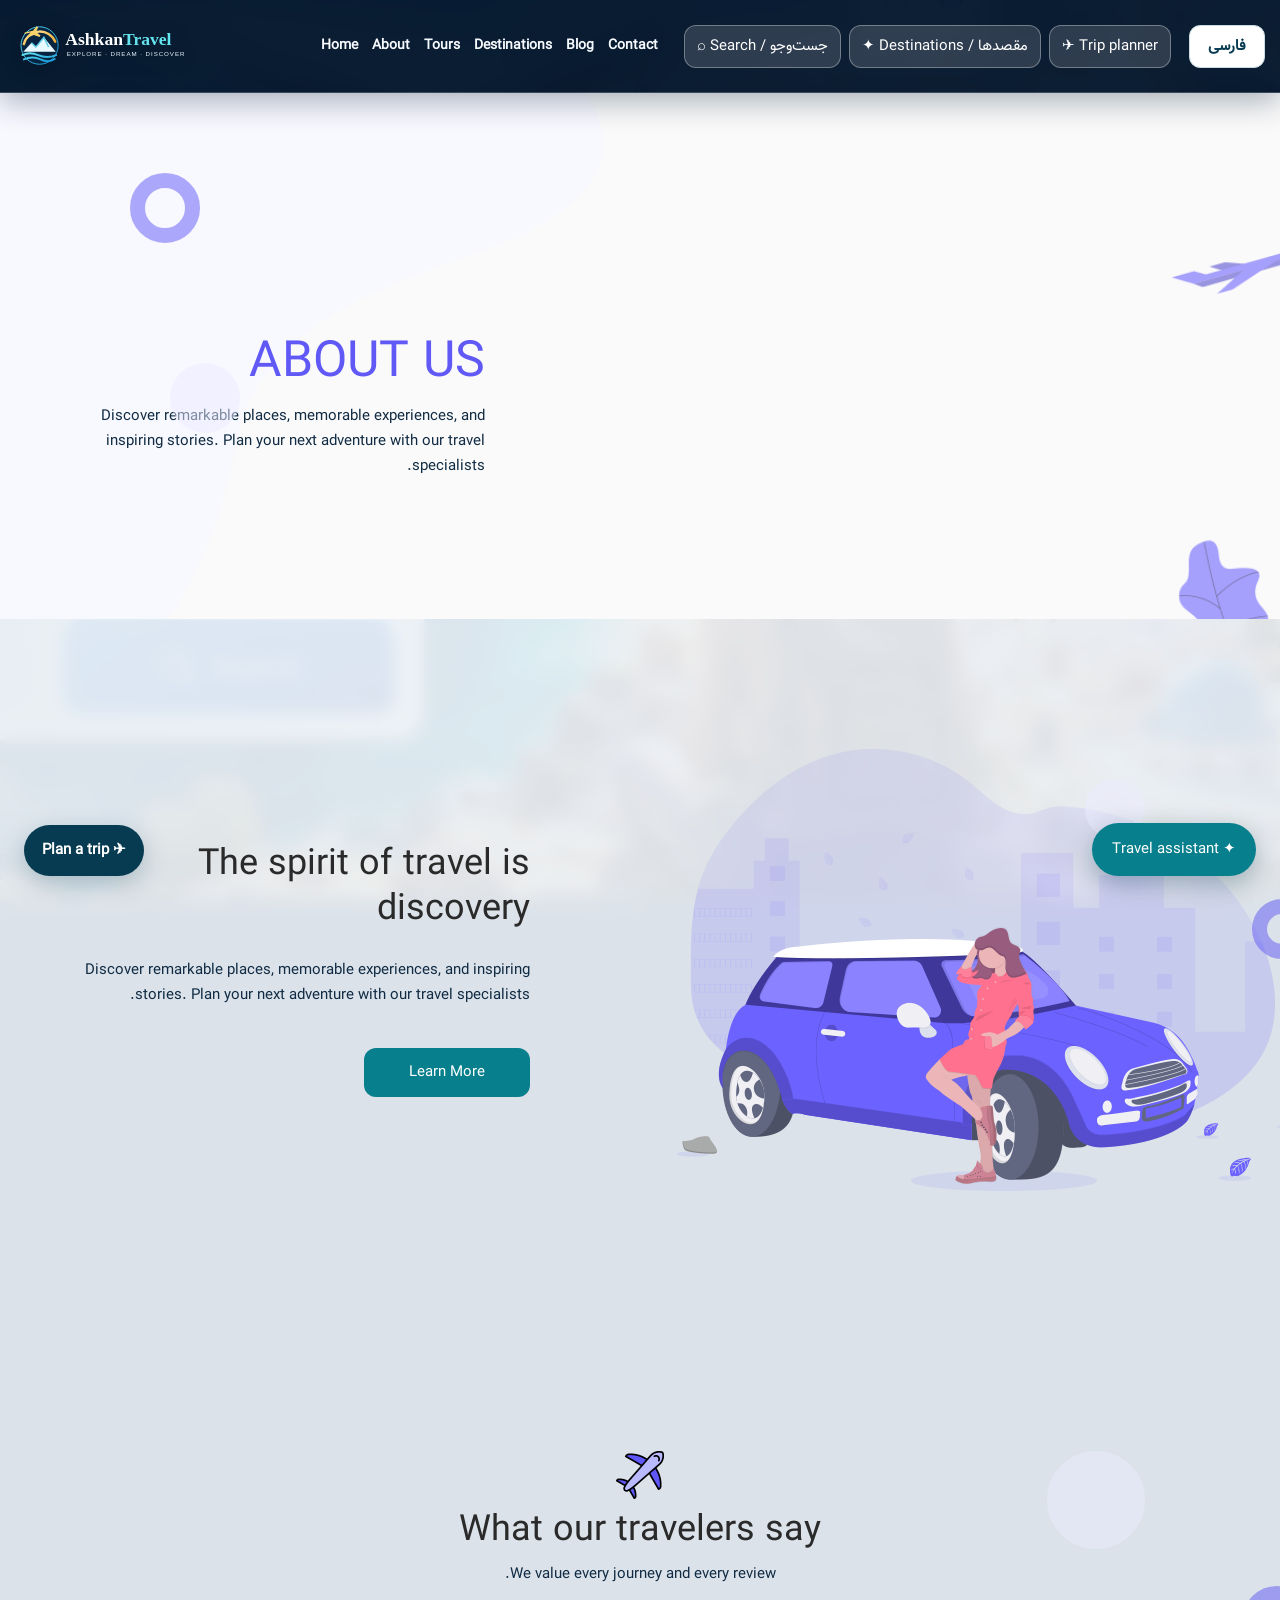
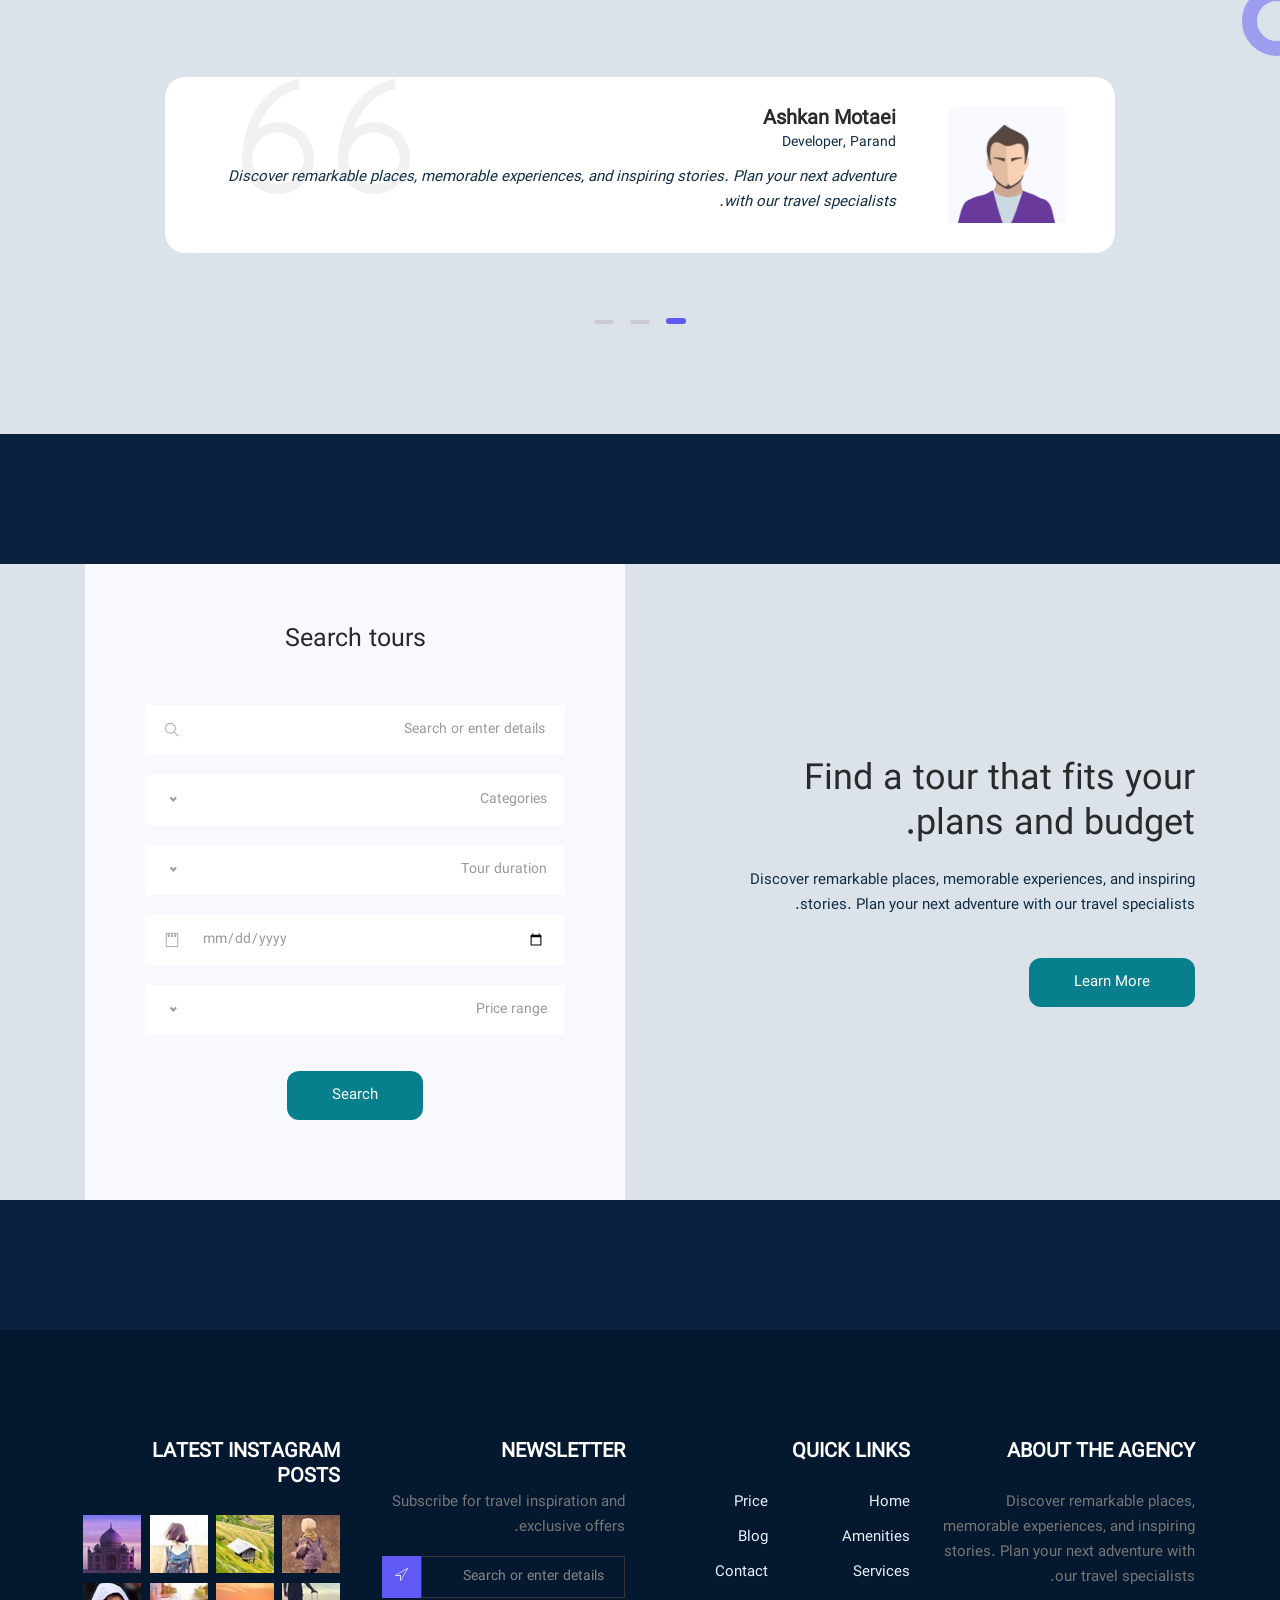
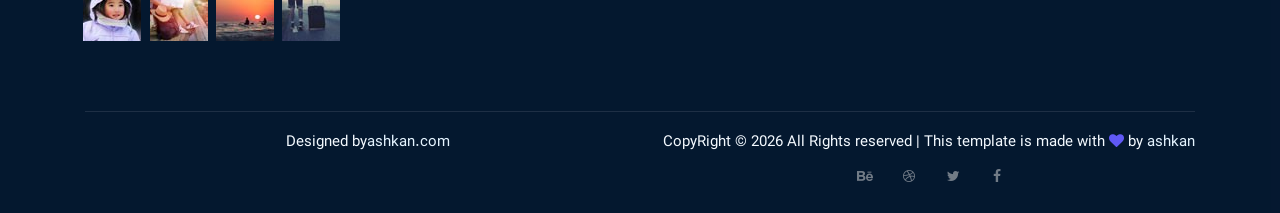
==== commit 6fbe733f: "edit edit" ====
--- a/about.html
+++ b/about.html
@@ -1,314 +1,260 @@
 <!DOCTYPE html>
-<html lang="en">
+
+<html dir="ltr" lang="en">
 <head>
-	<meta charset="utf-8">
-	<meta http-equiv="X-UA-Compatible" content="IE=edge">
-	<meta name="viewport" content="width=device-width, initial-scale=1">
-	<title>سایت شرکت مسافربری</title>
-	<link rel="stylesheet" href="css/bootstrap.min.css">
-	<link rel="stylesheet" href="css/font-awesome.min.css">
-	<link rel="stylesheet" href="css/themify-icons.css">
-	<link rel="stylesheet" href="css/linericon.css">
-	<link rel="stylesheet" href="css/owl.theme.default.min.css">
-	<link rel="stylesheet" href="css/owl.carousel.min.css">
-	<link rel="stylesheet" href="css/flaticon.css">
-	<link rel="stylesheet" href="css/nice-select.css">
-	<link type="text/css" href="css/style.css" rel="stylesheet" />
-
-</head>
-<body>
+<meta charset="utf-8"/>
+<meta content="IE=edge" http-equiv="X-UA-Compatible"/>
+<meta content="width=device-width, initial-scale=1" name="viewport"/>
+<title>Ashkan Travel | About</title>
+<link href="css/bootstrap.min.css" rel="stylesheet"/>
+<link href="css/font-awesome.min.css" rel="stylesheet"/>
+<link href="css/themify-icons.css" rel="stylesheet"/>
+<link href="css/linericon.css" rel="stylesheet"/>
+<link href="css/owl.theme.default.min.css" rel="stylesheet"/>
+<link href="css/owl.carousel.min.css" rel="stylesheet"/>
+<link href="css/flaticon.css" rel="stylesheet"/>
+<link href="css/nice-select.css" rel="stylesheet"/>
+<link href="css/style.css" rel="stylesheet" type="text/css"/>
+<meta content="Explore curated destinations, inspiring travel stories, and memorable tours with Ashkan Travel." name="description"/><link href="css/ashkan-enhancements.css" rel="stylesheet"/><link href="css/premium-stage4.css" rel="stylesheet"/>
+<link href="css/global-cinematic.css" rel="stylesheet"/><link rel="stylesheet" href="css/stage6-brand.css"/><link rel="stylesheet" href="css/stage7-navigation.css"/><link rel="stylesheet" href="css/stage8-header-fix.css"><link rel="stylesheet" href="css/stage9-header.css"></head>
+<body class="travel-cinematic">
 <!--================ Header Menu Area start =================-->
-<header class="header_area">
-	<div class="main_menu">
-		<nav class="navbar navbar-expand-lg navbar-light">
-			<div class="container box_1620">
-				<a class="navbar-brand logo_h" href="index.html"><img src="pics/logo.png" alt=""></a>
-				<button class="navbar-toggler" type="button" data-toggle="collapse" data-target="#navbarSupportedContent" aria-controls="navbarSupportedContent" aria-expanded="false" aria-label="Toggle navigation">
-					<span class="icon-bar"></span>
-					<span class="icon-bar"></span>
-					<span class="icon-bar"></span>
-				</button>
-				<div class="collapse navbar-collapse offset" id="navbarSupportedContent">
-					<ul class="nav navbar-nav menu_nav justify-content-end">
-						<li class="nav-item"><a class="nav-link" href="index.html">صفحه نخست</a></li>
-						<li class="nav-item active"><a class="nav-link" href="about.html">درباره ما</a></li>
-						<li class="nav-item"><a class="nav-link" href="package.html">پکیج ها</a>
-						<li class="nav-item submenu dropdown">
-							<a href="#" class="nav-link dropdown-toggle" data-toggle="dropdown" role="button" aria-haspopup="true"
-							   aria-expanded="false">صفحات</a>
-							<ul class="dropdown-menu">
-								<li class="nav-item"><a class="nav-link" href="amentities.html">امکانات</a>
-							</ul>
-						</li>
-						<li class="nav-item submenu dropdown">
-							<a href="#" class="nav-link dropdown-toggle" data-toggle="dropdown" role="button" aria-haspopup="true"
-							   aria-expanded="false">بلاگ</a>
-							<ul class="dropdown-menu">
-								<li class="nav-item"><a class="nav-link" href="blog.html">تک صفحه</a></li>
-								<li class="nav-item"><a class="nav-link" href="blog-details.html">با جزئیات</a></li>
-							</ul>
-						</li>
-						<li class="nav-item"><a class="nav-link" href="contact.html">تماس با ما</a></li>
-					</ul>
-					<div class="nav-left text-center text-lg-left py-4 py-lg-0">
-						<a class="button" href="#">شروع</a>
-					</div>
-				</div>
-			</div>
-		</nav>
-	</div>
-</header>
+<header class="header_area stage8-header"><div class="main_menu"><nav class="navbar navbar-expand-lg navbar-dark" aria-label="Primary navigation"><div class="container box_1620"><a class="navbar-brand logo_h ashkan-brand" href="index.html" aria-label="Ashkan Travel — Home"><img src="pics/ashkan-travel-logo.svg" alt="Ashkan Travel" width="245" height="58"></a><button class="navbar-toggler" type="button" data-toggle="collapse" data-target="#navbarSupportedContent" aria-controls="navbarSupportedContent" aria-expanded="false" aria-label="Toggle navigation"><span class="navbar-toggler-icon"></span></button><div class="collapse navbar-collapse" id="navbarSupportedContent"><ul class="navbar-nav menu_nav ml-auto"><li class="nav-item"><a class="nav-link" href="index.html" data-i18n-en="Home" data-i18n-fa="خانه">Home</a></li><li class="nav-item"><a class="nav-link" href="about.html" data-i18n-en="About" data-i18n-fa="درباره ما">About</a></li><li class="nav-item"><a class="nav-link" href="package.html" data-i18n-en="Tours" data-i18n-fa="تورها">Tours</a></li><li class="nav-item"><a class="nav-link" href="explore.html" data-i18n-en="Destinations" data-i18n-fa="مقصدها">Destinations</a></li><li class="nav-item"><a class="nav-link" href="blog.html" data-i18n-en="Blog" data-i18n-fa="وبلاگ">Blog</a></li><li class="nav-item"><a class="nav-link" href="contact.html" data-i18n-en="Contact" data-i18n-fa="تماس">Contact</a></li></ul></div></div></nav></div></header>
 <!--================Header Menu Area =================-->
-
-
 <!--================Hero Banner SM Area Start =================-->
-<section class="hero-banner-sm magic-ball magic-ball-banner" id="parallax-1" data-anchor-target="#parallax-1" data-300-top="background-position: 0px -80px" data-top-bottom="background-position: 0 100px">
-	<div class="container">
-		<div class="hero-banner-sm-content">
-			<h1>درباره ما</h1>
-			<p>درباره ما و نحوه ی برگزاری تور هایمان بیشتر بدانید و اطلاعات خود را بالا ببرید. امید است که همسفری خوب برای یکدیگر باشیم</p>
-		</div>
-	</div>
+<section class="hero-banner-sm magic-ball magic-ball-banner" data-300-top="background-position: 0px -80px" data-anchor-target="#parallax-1" data-top-bottom="background-position: 0 100px" id="parallax-1">
+<div class="container">
+<div class="hero-banner-sm-content">
+<h1><span data-i18n-en="About us" data-i18n-fa="درباره ما">About us</span></h1>
+<p><span data-i18n-en="Discover remarkable places, memorable experiences, and inspiring stories. Plan your next adventure with our travel specialists." data-i18n-fa="درباره ما و نحوه ی برگزاری تور هایمان بیشتر بدانید و اطلاعات خود را بالا ببرید. امید است که همسفری خوب برای یکدیگر باشیم">Discover remarkable places, memorable experiences, and inspiring stories. Plan your next adventure with our travel specialists.</span></p>
+</div>
+</div>
 </section>
 <!--================Hero Banner SM Area End =================-->
-
-
 <!--================About Area Start =================-->
 <section class="section-padding magic-ball magic-ball-sm magic-ball-about">
-	<div class="container">
-		<div class="row">
-			<div class="col-lg-7 col-md-6 mb-4 mb-md-0">
-				<div class="about-img">
-					<img class="img-fluid" src="pics/home/about-img.png" alt="">
-				</div>
-			</div>
-			<div class="col-lg-5 col-md-6 align-self-center about-content">
-				<h2>جوهر روح انسان اکتشافات است </h2>
-				<p>شما می‌تونید مطلب و کتاب‌های زیادی در مورد تخت جمشید، پاسارگاد، روم باستان و ... بخونید. حتی در مورد نمونه‌های خارجی فیلم هم ببینید اما مطمئن باشید وقتی برای اولین بار آنجا را ببینید تازه متوجه آنچه که قبلا خوانده یا شنیده‌اید می‌شوید.</p>
-				<a class="button" href="#">بیشتر بدانید</a>
-			</div>
-		</div>
-	</div>
+<div class="container">
+<div class="row">
+<div class="col-lg-7 col-md-6 mb-4 mb-md-0">
+<div class="about-img">
+<img alt="" class="img-fluid" src="pics/home/about-img.png"/>
+</div>
+</div>
+<div class="col-lg-5 col-md-6 align-self-center about-content">
+<h2><span data-i18n-en="The spirit of travel is discovery" data-i18n-fa="جوهر روح انسان اکتشافات است">The spirit of travel is discovery</span></h2>
+<p><span data-i18n-en="Discover remarkable places, memorable experiences, and inspiring stories. Plan your next adventure with our travel specialists." data-i18n-fa="شما می‌تونید مطلب و کتاب‌های زیادی در مورد تخت جمشید، پاسارگاد، روم باستان و ... بخونید. حتی در مورد نمونه‌های خارجی فیلم هم ببینید اما مطمئن باشید وقتی برای اولین بار آنجا را ببینید تازه متوجه آنچه که قبلا خوانده یا شنیده‌اید می‌شوید.">Discover remarkable places, memorable experiences, and inspiring stories. Plan your next adventure with our travel specialists.</span></p>
+<a class="button" href="#"><span data-i18n-en="Learn more" data-i18n-fa="بیشتر بدانید">Learn more</span></a>
+</div>
+</div>
+</div>
 </section>
 <!--================About Area End =================-->
-
-
 <!--================Testimonial section Start =================-->
 <section class="bg-gray section-padding magic-ball magic-ball-testimonial pb-xl-5">
-	<div class="container">
-		<div class="section-intro text-center pb-90px">
-			<img class="section-intro-img" src="pics/home/section-icon.png" alt="">
-			<h2>نظرات مشتریان ما</h2>
-			<p>برترین مشتری ها از آن ماست . ما قدر دان شما و نظرات ارزشمندتان هستیم</p>
-		</div>
-		<div class="owl-carousel owl-theme owl-rtl testimonial pb-xl-5 ">
-			<div class="testimonial__item">
-				<div class="row">
-					<div class="col-md-3 col-lg-2 align-self-center">
-						<div class="testimonial__img">
-							<img class="card-img rounded-0" src="pics/testimonial/t-slider1.png" alt="">
-						</div>
-					</div>
-					<div class="col-md-9 col-lg-10">
-						<div class="testimonial__content mt-3 mt-sm-0">
-							<h3>اشکان مطاعی</h3>
-							<p>برنامه نویس ، پرند</p>
-							<p class="testimonial__i">من عاشق این سایت و تور هایی که میذاره شدم. واقعا کارتون حرف نداره. ادامه بدید و بدونید که من مشتری پر و پا قرص شما هستم...</p>
-							<span class="testimonial__icon"><i class="ti-quote-left"></i></span>
-						</div>
-					</div>
-				</div>
-			</div>
-			<div class="testimonial__item">
-				<div class="row">
-					<div class="col-md-3 col-lg-2 align-self-center">
-						<div class="testimonial__img">
-							<img class="card-img rounded-0" src="pics/testimonial/t-slider1.png" alt="">
-						</div>
-					</div>
-					<div class="col-md-9 col-lg-10">
-						<div class="testimonial__content mt-3 mt-sm-0">
-							<h3>مهدی شرافت</h3>
-							<p>   تورلیدر، همدان </p>
-							<p class="testimonial__i">از وقتی با شما آشنا شدم دیگه نگرانی ندارم که چطور می تونم کسافرهامو به جاهایی ببرم که حسابی لذت ببرن و سفر براشون بی نهایت اکتشافی بشه...</p>
-							<span class="testimonial__icon"><i class="ti-quote-left"></i></span>
-						</div>
-					</div>
-				</div>
-			</div>
-			<div class="testimonial__item">
-				<div class="row">
-					<div class="col-md-3 col-lg-2 align-self-center">
-						<div class="testimonial__img">
-							<img class="card-img rounded-0" src="pics/testimonial/t-slider1.png" alt="">
-						</div>
-					</div>
-					<div class="col-md-9 col-lg-10">
-						<div class="testimonial__content mt-3 mt-sm-0">
-							<h3>ابراهیم ساعی</h3>
-							<p>مدیر شرکت گردشگری همدان</p>
-							<p class="testimonial__i">من عاشق این سایت و تور هایی که میذاره شدم. واقعا کارتون حرف نداره. ادامه بدید و بدونید که من مشتری پر و پا قرص شما هستم...</p>
-							<span class="testimonial__icon"><i class="ti-quote-left"></i></span>
-						</div>
-					</div>
-				</div>
-			</div>
-		</div>
-	</div>
+<div class="container">
+<div class="section-intro text-center pb-90px">
+<img alt="" class="section-intro-img" src="pics/home/section-icon.png"/>
+<h2><span data-i18n-en="What our travelers say" data-i18n-fa="نظرات مشتریان ما">What our travelers say</span></h2>
+<p><span data-i18n-en="We value every journey and every review." data-i18n-fa="برترین مشتری ها از آن ماست . ما قدر دان شما و نظرات ارزشمندتان هستیم">We value every journey and every review.</span></p>
+</div>
+<div class="owl-carousel owl-theme owl-rtl testimonial pb-xl-5">
+<div class="testimonial__item">
+<div class="row">
+<div class="col-md-3 col-lg-2 align-self-center">
+<div class="testimonial__img">
+<img alt="" class="card-img rounded-0" src="pics/testimonial/t-slider1.png"/>
+</div>
+</div>
+<div class="col-md-9 col-lg-10">
+<div class="testimonial__content mt-3 mt-sm-0">
+<h3><span data-i18n-en="Ashkan Motaei" data-i18n-fa="اشکان مطاعی">Ashkan Motaei</span></h3>
+<p><span data-i18n-en="Developer, Parand" data-i18n-fa="برنامه نویس ، پرند">Developer, Parand</span></p>
+<p class="testimonial__i"><span data-i18n-en="Discover remarkable places, memorable experiences, and inspiring stories. Plan your next adventure with our travel specialists." data-i18n-fa="من عاشق این سایت و تور هایی که میذاره شدم. واقعا کارتون حرف نداره. ادامه بدید و بدونید که من مشتری پر و پا قرص شما هستم...">Discover remarkable places, memorable experiences, and inspiring stories. Plan your next adventure with our travel specialists.</span></p>
+<span class="testimonial__icon"><i class="ti-quote-left"></i></span>
+</div>
+</div>
+</div>
+</div>
+<div class="testimonial__item">
+<div class="row">
+<div class="col-md-3 col-lg-2 align-self-center">
+<div class="testimonial__img">
+<img alt="" class="card-img rounded-0" src="pics/testimonial/t-slider1.png"/>
+</div>
+</div>
+<div class="col-md-9 col-lg-10">
+<div class="testimonial__content mt-3 mt-sm-0">
+<h3><span data-i18n-en="Mehdi Sherafat" data-i18n-fa="مهدی شرافت">Mehdi Sherafat</span></h3>
+<p><span data-i18n-en="Tour guide, Hamedan" data-i18n-fa="تورلیدر، همدان">Tour guide, Hamedan</span></p>
+<p class="testimonial__i"><span data-i18n-en="Discover remarkable places, memorable experiences, and inspiring stories. Plan your next adventure with our travel specialists." data-i18n-fa="از وقتی با شما آشنا شدم دیگه نگرانی ندارم که چطور می تونم کسافرهامو به جاهایی ببرم که حسابی لذت ببرن و سفر براشون بی نهایت اکتشافی بشه...">Discover remarkable places, memorable experiences, and inspiring stories. Plan your next adventure with our travel specialists.</span></p>
+<span class="testimonial__icon"><i class="ti-quote-left"></i></span>
+</div>
+</div>
+</div>
+</div>
+<div class="testimonial__item">
+<div class="row">
+<div class="col-md-3 col-lg-2 align-self-center">
+<div class="testimonial__img">
+<img alt="" class="card-img rounded-0" src="pics/testimonial/t-slider1.png"/>
+</div>
+</div>
+<div class="col-md-9 col-lg-10">
+<div class="testimonial__content mt-3 mt-sm-0">
+<h3><span data-i18n-en="Ebrahim Saei" data-i18n-fa="ابراهیم ساعی">Ebrahim Saei</span></h3>
+<p><span data-i18n-en="Travel agency manager" data-i18n-fa="مدیر شرکت گردشگری همدان">Travel agency manager</span></p>
+<p class="testimonial__i"><span data-i18n-en="Discover remarkable places, memorable experiences, and inspiring stories. Plan your next adventure with our travel specialists." data-i18n-fa="من عاشق این سایت و تور هایی که میذاره شدم. واقعا کارتون حرف نداره. ادامه بدید و بدونید که من مشتری پر و پا قرص شما هستم...">Discover remarkable places, memorable experiences, and inspiring stories. Plan your next adventure with our travel specialists.</span></p>
+<span class="testimonial__icon"><i class="ti-quote-left"></i></span>
+</div>
+</div>
+</div>
+</div>
+</div>
+</div>
 </section>
 <!--================Testimonial section End =================-->
-
 <!--================Search Package section Start =================-->
 <section class="section-margin">
-	<div class="container">
-		<div class="row">
-			<div class="col-lg-6 col-xl-5 align-self-center mb-5 mb-lg-0">
-				<div class="search-content">
-					<h2>جستجو مناسب و مقرون به صرفه برای تور خود</h2>
-					<p>ما به شما این تضمین را می دهیم که از خرید خود نه تنها پشیمان نشوید بلکه هر بار مشتری خود ما شوید. بهترین قیمت ها را فقط از ما بخواهید...</p>
-					<a class="button" href="#">بیشتر بدانید</a>
-				</div>
-			</div>
-			<div class="col-lg-6 col-xl-6 offset-xl-1">
-				<div class="search-wrapper">
-					<h3>جستجو در پکیج ها</h3>
-					<form class="search-form" action="#">
-						<div class="form-group">
-							<div class="input-group">
-								<input type="text" class="form-control" placeholder="نام کاربری">
-								<div class="input-group-append">
-									<span class="input-group-text"><i class="ti-search"></i></span>
-								</div>
-							</div>
-						</div>
-						<div class="form-group">
-							<select name="category" id="category">
-								<option value="disabled" disabled selected>دسته بندی</option>
-								<option value="8 AM">طبیعت گردی</option>
-								<option value="12 PM">شب نشینی</option>
-							</select>
-						</div>
-						<div class="form-group">
-							<select name="tourDucation" id="tourDuration">
-								<option value="disabled" disabled selected>مدت زمان تور</option>
-								<option value="8 AM">8 صبح</option>
-								<option value="12 PM">12 شب</option>
-							</select>
-						</div>
-						<div class="form-group">
-							<div class="input-group">
-								<input type="date" class="form-control">
-								<div class="input-group-append">
-									<span class="input-group-text"><i class="ti-notepad"></i></span>
-								</div>
-							</div>
-						</div>
-						<div class="form-group">
-							<select name="priceRange" id="priceRange">
-								<option value="disabled" disabled selected>رنج قیمت</option>
-								<option value="8 AM">تا 20 میلیون</option>
-								<option value="12 PM">تا 5 میلیون</option>
-							</select>
-						</div>
-						<div class="form-group">
-							<button class="button border-0 mt-3" type="submit">جستجو</button>
-						</div>
-					</form>
-				</div>
-			</div>
-		</div>
-	</div>
+<div class="container">
+<div class="row">
+<div class="col-lg-6 col-xl-5 align-self-center mb-5 mb-lg-0">
+<div class="search-content">
+<h2><span data-i18n-en="Find a tour that fits your plans and budget." data-i18n-fa="جستجو مناسب و مقرون به صرفه برای تور خود">Find a tour that fits your plans and budget.</span></h2>
+<p><span data-i18n-en="Discover remarkable places, memorable experiences, and inspiring stories. Plan your next adventure with our travel specialists." data-i18n-fa="ما به شما این تضمین را می دهیم که از خرید خود نه تنها پشیمان نشوید بلکه هر بار مشتری خود ما شوید. بهترین قیمت ها را فقط از ما بخواهید...">Discover remarkable places, memorable experiences, and inspiring stories. Plan your next adventure with our travel specialists.</span></p>
+<a class="button" href="#"><span data-i18n-en="Learn more" data-i18n-fa="بیشتر بدانید">Learn more</span></a>
+</div>
+</div>
+<div class="col-lg-6 col-xl-6 offset-xl-1">
+<div class="search-wrapper">
+<h3><span data-i18n-en="Search tours" data-i18n-fa="جستجو در پکیج ها">Search tours</span></h3>
+<form action="#" class="search-form">
+<div class="form-group">
+<div class="input-group">
+<input class="form-control" data-placeholder-en="Search or enter details" data-placeholder-fa="نام کاربری" placeholder="Search or enter details" type="text"/>
+<div class="input-group-append">
+<span class="input-group-text"><i class="ti-search"></i></span>
+</div>
+</div>
+</div>
+<div class="form-group">
+<select id="category" name="category">
+<option disabled="" selected="" value="disabled"><span data-i18n-en="Categories" data-i18n-fa="دسته بندی">Categories</span></option>
+<option value="8 AM"><span data-i18n-en="Nature trips" data-i18n-fa="طبیعت گردی">Nature trips</span></option>
+<option value="12 PM"><span data-i18n-en="Evening experiences" data-i18n-fa="شب نشینی">Evening experiences</span></option>
+</select>
+</div>
+<div class="form-group">
+<select id="tourDuration" name="tourDucation">
+<option disabled="" selected="" value="disabled"><span data-i18n-en="Tour duration" data-i18n-fa="مدت زمان تور">Tour duration</span></option>
+<option value="8 AM"><span data-i18n-en="8 AM" data-i18n-fa="8 صبح">8 AM</span></option>
+<option value="12 PM"><span data-i18n-en="Midnight" data-i18n-fa="12 شب">Midnight</span></option>
+</select>
+</div>
+<div class="form-group">
+<div class="input-group">
+<input class="form-control" type="date"/>
+<div class="input-group-append">
+<span class="input-group-text"><i class="ti-notepad"></i></span>
+</div>
+</div>
+</div>
+<div class="form-group">
+<select id="priceRange" name="priceRange">
+<option disabled="" selected="" value="disabled"><span data-i18n-en="Price range" data-i18n-fa="رنج قیمت">Price range</span></option>
+<option value="8 AM"><span data-i18n-en="Up to 20 million" data-i18n-fa="تا 20 میلیون">Up to 20 million</span></option>
+<option value="12 PM"><span data-i18n-en="Up to 5 million" data-i18n-fa="تا 5 میلیون">Up to 5 million</span></option>
+</select>
+</div>
+<div class="form-group">
+<button class="button border-0 mt-3" type="submit"><span data-i18n-en="Search" data-i18n-fa="جستجو">Search</span></button>
+</div>
+</form>
+</div>
+</div>
+</div>
+</div>
 </section>
 <!--================Search Package section End =================-->
-
-
 <!-- ================ start footer Area ================= -->
 <footer class="footer-area">
-	<div class="container">
-		<div class="row">
-			<div class="col-lg-3  col-md-6 col-sm-6">
-				<div class="single-footer-widget">
-					<h6>در مورد آژانس</h6>
-					<p>
-						سفر پر از شرایط متفاوت و غیرقابل پیش بینی است. فرض کنید شما با نامزدتان یا کسی که قرار است در کار با آن شریک بشوید به سفر بروید. در حین سفر می‌توانید اخلاقیات طرف مقابل را بفهمید.
-					</p>
-				</div>
-			</div>
-			<div class="col-lg-3 col-md-6 col-sm-6">
-				<div class="single-footer-widget">
-					<h6>دسترسی سریع</h6>
-					<div class="row">
-						<div class="col">
-							<ul>
-								<li><a href="#">صفحه نخست</a></li>
-								<li><a href="#">امکانات</a></li>
-								<li><a href="#">سرویس ها</a></li>
-							</ul>
-						</div>
-						<div class="col">
-							<ul>
-								<li><a href="#">قیمت</a></li>
-								<li><a href="#">بلاگ</a></li>
-								<li><a href="#">تماس با ما</a></li>
-							</ul>
-						</div>
-					</div>
-				</div>
-			</div>
-			<div class="col-lg-3  col-md-6 col-sm-6">
-				<div class="single-footer-widget">
-					<h6>خبرنامه</h6>
-					<p>در خبرنامه ثبت نام کنید تا از آخرین اخبار و تخفیف های ما با خبر شوید</p>
-					<div id="mc_embed_signup">
-						<form target="_blank" action="" method="get" class="subscription relative">
-							<div class="input-group d-flex flex-row">
-								<input name="EMAIL" placeholder="ایمیل" onfocus="this.placeholder = ''" onblur="this.placeholder = 'ایمیل '" required="" type="email">
-								<button class="btn bb-btn"><span class="lnr lnr-location"></span></button>
-							</div>
-							<div class="mt-10 info"></div>
-						</form>
-					</div>
-				</div>
-			</div>
-			<div class="col-lg-3  col-md-6 col-sm-6">
-				<div class="single-footer-widget mail-chimp">
-					<h6 class="mb-20">اخرین پست اینستا</h6>
-					<ul class="instafeed d-flex flex-wrap">
-						<li><img src="pics/instagram/i1.jpg" alt=""></li>
-						<li><img src="pics/instagram/i2.jpg" alt=""></li>
-						<li><img src="pics/instagram/i3.jpg" alt=""></li>
-						<li><img src="pics/instagram/i4.jpg" alt=""></li>
-						<li><img src="pics/instagram/i5.jpg" alt=""></li>
-						<li><img src="pics/instagram/i6.jpg" alt=""></li>
-						<li><img src="pics/instagram/i7.jpg" alt=""></li>
-						<li><img src="pics/instagram/i8.jpg" alt=""></li>
-					</ul>
-				</div>
-			</div>
-		</div>
-
-		<div class="footer-bottom">
-			<div class="row align-items-center">
-				<p class="col-lg-8 col-sm-12 footer-text m-0 text-center text-lg-right"><!-- Link back to ashkan can't be removed. Template is licensed under CC BY 3.0. -->
-					CopyRight &copy; <script>document.write(new Date().getFullYear());</script> All Rights reserved | This template is made with <i class="fa fa-heart" aria-hidden="true"></i> by <a href="https://ashkan.com" target="_blank">ashkan</a>
-					<div> فارسی و راست چین شده توسط <a href="https://www.ashkan.com" target="_blank">ashkan.com</a></div>
-					<!-- Link back to ashkan can't be removed. Template is licensed under CC BY 3.0. -->
-				</p>
-				<div class="col-lg-4 col-sm-12 footer-social text-center text-lg-left">
-					<a href="#"><i class="fa fa-facebook-f"></i></a>
-					<a href="#"><i class="fa fa-twitter"></i></a>
-					<a href="#"><i class="fa fa-dribbble"></i></a>
-					<a href="#"><i class="fa fa-behance"></i></a>
-				</div>
-			</div>
-		</div>
-	</div>
+<div class="container">
+<div class="row">
+<div class="col-lg-3 col-md-6 col-sm-6">
+<div class="single-footer-widget">
+<h6><span data-i18n-en="About the agency" data-i18n-fa="در مورد آژانس">About the agency</span></h6>
+<p><span data-i18n-en="Discover remarkable places, memorable experiences, and inspiring stories. Plan your next adventure with our travel specialists." data-i18n-fa="سفر پر از شرایط متفاوت و غیرقابل پیش بینی است. فرض کنید شما با نامزدتان یا کسی که قرار است در کار با آن شریک بشوید به سفر بروید. در حین سفر می‌توانید اخلاقیات طرف مقابل را بفهمید.">Discover remarkable places, memorable experiences, and inspiring stories. Plan your next adventure with our travel specialists.</span></p>
+</div>
+</div>
+<div class="col-lg-3 col-md-6 col-sm-6">
+<div class="single-footer-widget">
+<h6><span data-i18n-en="Quick links" data-i18n-fa="دسترسی سریع">Quick links</span></h6>
+<div class="row">
+<div class="col">
+<ul>
+<li><a href="#"><span data-i18n-en="Home" data-i18n-fa="صفحه نخست">Home</span></a></li>
+<li><a href="#"><span data-i18n-en="Amenities" data-i18n-fa="امکانات">Amenities</span></a></li>
+<li><a href="#"><span data-i18n-en="Services" data-i18n-fa="سرویس ها">Services</span></a></li>
+</ul>
+</div>
+<div class="col">
+<ul>
+<li><a href="#"><span data-i18n-en="Price" data-i18n-fa="قیمت">Price</span></a></li>
+<li><a href="#"><span data-i18n-en="Blog" data-i18n-fa="بلاگ">Blog</span></a></li>
+<li><a href="#"><span data-i18n-en="Contact" data-i18n-fa="تماس با ما">Contact</span></a></li>
+</ul>
+</div>
+</div>
+</div>
+</div>
+<div class="col-lg-3 col-md-6 col-sm-6">
+<div class="single-footer-widget">
+<h6><span data-i18n-en="Newsletter" data-i18n-fa="خبرنامه">Newsletter</span></h6>
+<p><span data-i18n-en="Subscribe for travel inspiration and exclusive offers." data-i18n-fa="در خبرنامه ثبت نام کنید تا از آخرین اخبار و تخفیف های ما با خبر شوید">Subscribe for travel inspiration and exclusive offers.</span></p>
+<div id="mc_embed_signup">
+<form action="" class="subscription relative" method="get" target="_blank">
+<div class="input-group d-flex flex-row">
+<input data-placeholder-en="Search or enter details" data-placeholder-fa="ایمیل" name="EMAIL" onblur="this.placeholder = 'ایمیل '" onfocus="this.placeholder = ''" placeholder="Search or enter details" required="" type="email"/>
+<button class="btn bb-btn"><span class="lnr lnr-location"></span></button>
+</div>
+<div class="mt-10 info"></div>
+</form>
+</div>
+</div>
+</div>
+<div class="col-lg-3 col-md-6 col-sm-6">
+<div class="single-footer-widget mail-chimp">
+<h6 class="mb-20"><span data-i18n-en="Latest Instagram posts" data-i18n-fa="اخرین پست اینستا">Latest Instagram posts</span></h6>
+<ul class="instafeed d-flex flex-wrap">
+<li><img alt="" src="pics/instagram/i1.jpg"/></li>
+<li><img alt="" src="pics/instagram/i2.jpg"/></li>
+<li><img alt="" src="pics/instagram/i3.jpg"/></li>
+<li><img alt="" src="pics/instagram/i4.jpg"/></li>
+<li><img alt="" src="pics/instagram/i5.jpg"/></li>
+<li><img alt="" src="pics/instagram/i6.jpg"/></li>
+<li><img alt="" src="pics/instagram/i7.jpg"/></li>
+<li><img alt="" src="pics/instagram/i8.jpg"/></li>
+</ul>
+</div>
+</div>
+</div>
+<div class="footer-bottom">
+<div class="row align-items-center">
+<p class="col-lg-8 col-sm-12 footer-text m-0 text-center text-lg-right"><!-- Link back to ashkan can't be removed. Template is licensed under CC BY 3.0. -->
+					CopyRight © <script>document.write(new Date().getFullYear());</script> All Rights reserved | This template is made with <i aria-hidden="true" class="fa fa-heart"></i> by <a href="https://ashkan.com" target="_blank">ashkan</a>
+<div><span data-i18n-en="Designed by" data-i18n-fa="فارسی و راست چین شده توسط">Designed by</span><a href="https://www.ashkan.com" target="_blank">ashkan.com</a></div>
+<!-- Link back to ashkan can't be removed. Template is licensed under CC BY 3.0. -->
+</p>
+<div class="col-lg-4 col-sm-12 footer-social text-center text-lg-left">
+<a href="#"><i class="fa fa-facebook-f"></i></a>
+<a href="#"><i class="fa fa-twitter"></i></a>
+<a href="#"><i class="fa fa-dribbble"></i></a>
+<a href="#"><i class="fa fa-behance"></i></a>
+</div>
+</div>
+</div>
+</div>
 </footer>
 <!-- ================ End footer Area ================= -->
-
-
-
-
 <script src="js/jquery-3.1.1.min.js"></script>
 <script src="js/bootstrap.bundle.min.js"></script>
 <script src="js/owl.carousel.min.js"></script>
@@ -316,5 +262,5 @@
 <script src="js/jquery.ajaxchimp.min.js"></script>
 <script src="js/skrollr.min.js"></script>
 <script src="js/main.js"></script>
-</body><!-- This template has been downloaded from ashkan.com -->
+<script defer="True" src="js/ashkan-enhancements.js"></script><a class="ashkan-planner-link" data-i18n-en="✈ Plan a trip" data-i18n-fa="✈ برنامه سفر" href="planner.html">✈ Plan a trip</a><script defer src="js/stage7-navigation.js"></script></body><!-- This template has been downloaded from ashkan.com -->
 </html>
--- a/css/ashkan-enhancements.css
+++ b/css/ashkan-enhancements.css
@@ -0,0 +1,10 @@
+
+:root{--ocean:#073b52;--teal:#087f8c;--gold:#f3aa45;--surface:#f4f9fb}html{scroll-behavior:smooth}body{color:#153749}a:focus-visible,button:focus-visible,input:focus-visible{outline:3px solid #f3aa45;outline-offset:3px}.header_area{box-shadow:0 4px 24px #062f4714}.button,.button-primary,.btn-primary{border-radius:12px!important;background:var(--teal)!important;border-color:var(--teal)!important;transition:transform .2s,box-shadow .2s}.button:hover,.button-primary:hover,.btn-primary:hover{transform:translateY(-2px);box-shadow:0 8px 20px #087f8c40}.ashkan-language{margin:8px 12px;padding:9px 12px;border:1px solid #c8dce2;background:#fff;border-radius:10px;color:#073b52;font-weight:700;cursor:pointer}.ashkan-chat-toggle{position:fixed;bottom:24px;right:24px;z-index:9998;border:0;border-radius:50px;padding:14px 20px;background:#087f8c;color:white;box-shadow:0 8px 25px #073b5250;cursor:pointer}.ashkan-chat{position:fixed;bottom:88px;right:24px;width:min(365px,calc(100vw - 32px));height:440px;z-index:9999;background:white;border:1px solid #d5e6e9;border-radius:20px;box-shadow:0 16px 50px #073b5238;display:none;flex-direction:column;overflow:hidden}.ashkan-chat.open{display:flex}.ashkan-chat-head{padding:16px 18px;background:#073b52;color:white;display:flex;justify-content:space-between;align-items:center}.ashkan-chat-head button{background:transparent;color:white;border:0;font-size:24px;cursor:pointer}.ashkan-messages{flex:1;overflow:auto;padding:16px;background:#f4f9fb}.ashkan-msg{margin:8px 0;padding:11px 13px;border-radius:14px;max-width:90%;font-size:14px;line-height:1.6;background:#fff;color:#183b4b}.ashkan-msg.user{margin-left:auto;background:#d8f1f1}.ashkan-chat-form{display:flex;gap:7px;padding:12px;border-top:1px solid #e2e9ed}.ashkan-chat-form input{flex:1;min-width:0;border:1px solid #cadbe0;border-radius:10px;padding:10px}.ashkan-chat-form button{border:0;border-radius:10px;background:#087f8c;color:white;padding:0 14px;cursor:pointer}[dir=rtl] body{text-align:right}[dir=rtl] .navbar-nav{direction:rtl}[dir=rtl] .ashkan-chat,[dir=rtl] .ashkan-chat-toggle{right:auto;left:24px}[dir=rtl] .ashkan-msg.user{margin-left:0;margin-right:auto}@media(max-width:767px){.ashkan-chat-toggle{bottom:15px;right:15px}.ashkan-chat{right:15px;bottom:75px}[dir=rtl] .ashkan-chat,[dir=rtl] .ashkan-chat-toggle{left:15px}}
+
+/* Stage 2: destination explorer */
+.explorer{max-width:1160px;margin:55px auto;padding:0 22px;color:#17324d}.explorer h1{font-weight:800;color:#102d46}.explorer-lead{color:#587084}.explorer-controls{display:grid;grid-template-columns:2fr 1fr 1fr;gap:12px;margin:25px 0}.explorer-controls input,.explorer-controls select,.inquiry-form input,.inquiry-form textarea{width:100%;border:1px solid #cbdce5;border-radius:12px;padding:13px;background:white;color:#163149}.destination-grid{display:grid;grid-template-columns:repeat(3,minmax(0,1fr));gap:20px}.destination-card{border:1px solid #e0e9ed;border-radius:20px;overflow:hidden;background:#fff;box-shadow:0 10px 35px #17324d0d}.destination-card img{width:100%;height:205px;object-fit:cover}.destination-body{padding:19px}.destination-body h2{font-size:1.3rem;font-weight:750}.destination-meta{color:#557085;font-size:.92rem}.destination-actions{display:flex;gap:10px;align-items:center;justify-content:space-between;margin-top:15px}.destination-actions button,.inquiry-form button{border:0;background:#007c91;color:white;border-radius:10px;padding:10px 14px;cursor:pointer}.destination-actions .favorite{background:#edf5f7;color:#007c91}.destination-actions .favorite[aria-pressed=true]{background:#ffe8ed;color:#a51d49}.destination-price{font-weight:800;color:#086c75}.inquiry-form{max-width:620px;display:grid;gap:12px;margin:20px 0 60px}.inquiry-form label{display:grid;gap:5px}.explorer-status{min-height:25px;color:#176c72}.explorer-note{font-size:.88rem;color:#657783}html[dir=rtl] .explorer{text-align:right}@media(max-width:850px){.destination-grid{grid-template-columns:repeat(2,1fr)}}@media(max-width:620px){.destination-grid,.explorer-controls{grid-template-columns:1fr}}
+
+/* Stage 3 — trip planner */
+.planner-page{background:#f2f8fa;font-family:Arial,sans-serif;min-height:100vh}.planner-nav{background:#083b52;color:white;padding:18px max(22px,calc((100vw - 1180px)/2));display:flex;align-items:center;justify-content:space-between;gap:18px;flex-wrap:wrap}.planner-nav a{color:white;text-decoration:none}.planner-nav nav{display:flex;flex-wrap:wrap;gap:18px}.planner-brand{font-weight:800;font-size:1.2rem}.planner-shell{max-width:1180px;margin:auto;padding:35px 22px 80px}.planner-hero{padding:46px 40px;background:linear-gradient(110deg,#073b52,#087f8c);border-radius:28px;color:white;margin-bottom:24px}.planner-hero h1{font-size:clamp(2rem,4vw,3.4rem);margin:12px 0;color:white}.planner-hero p{max-width:680px;line-height:1.8}.eyebrow{letter-spacing:.13em;font-size:.75rem;font-weight:800;color:#e3b972}.planner-layout{display:grid;grid-template-columns:minmax(280px,.85fr) minmax(340px,1.15fr);gap:22px}.planner-panel{background:white;border:1px solid #d9e8ec;border-radius:24px;padding:28px;box-shadow:0 10px 35px #073b520b}.planner-panel h2{color:#073b52}.planner-panel form,.planner-panel label{display:grid;gap:12px}.planner-panel form{gap:22px}.planner-panel label{gap:8px;font-weight:650}.planner-panel input,.planner-panel select{width:100%;padding:12px;border:1px solid #c7dbe1;border-radius:11px;background:white;color:#163749;font:inherit}.planner-pair{display:grid;grid-template-columns:1fr 1fr;gap:12px}.planner-primary,.planner-actions button{padding:12px 16px;background:#087f8c;color:white;border:0;border-radius:11px;font-weight:700;cursor:pointer}.planner-result-top{display:flex;justify-content:space-between;gap:12px;align-items:center}.planner-pill{background:#e5f6f5;border-radius:100px;padding:8px 14px;color:#08636c;white-space:nowrap}.planner-budget{padding:16px;background:#e9f5f5;border-radius:12px;font-weight:800;color:#076775}.planner-timeline{list-style:none;padding:0;margin:22px 0}.planner-timeline li{display:flex;gap:15px;padding:13px 0;border-bottom:1px solid #e7eef1}.planner-timeline strong{min-width:70px;color:#087f8c}.planner-actions{display:flex;flex-wrap:wrap;gap:9px}.planner-actions button:nth-child(n+2){background:#e7f1f3;color:#073b52}.planner-result small{display:block;color:#5a7280;line-height:1.6;margin-top:20px}.planner-result #plan-status{color:#087f8c;min-height:1.5em}[dir=rtl] .planner-page{text-align:right}[dir=rtl] .planner-timeline{padding:0}@media(max-width:800px){.planner-layout{grid-template-columns:1fr}.planner-hero{padding:28px}}@media(max-width:430px){.planner-pair{grid-template-columns:1fr}.planner-panel{padding:20px}}@media print{.planner-nav,.planner-panel:first-child,.planner-actions,.ashkan-chat,.ashkan-chat-toggle{display:none!important}.planner-layout{display:block}.planner-hero{background:white;color:#073b52;padding:0}.planner-hero h1{color:#073b52}.planner-shell{padding:0}.planner-panel{box-shadow:none;border:0}}
+
+.ashkan-planner-link{position:fixed;bottom:24px;left:24px;z-index:9997;background:#073b52;color:#fff!important;padding:13px 18px;border-radius:50px;box-shadow:0 8px 25px #073b5240;text-decoration:none;font-weight:700}.ashkan-planner-link:hover{background:#087f8c}[dir=rtl] .ashkan-planner-link{left:auto;right:24px}[dir=rtl] .ashkan-chat-toggle{left:24px;right:auto}@media(max-width:767px){.ashkan-planner-link{left:12px;bottom:14px;padding:12px}[dir=rtl] .ashkan-planner-link{right:12px}}
--- a/css/premium-stage4.css
+++ b/css/premium-stage4.css
@@ -0,0 +1,27 @@
+
+/* Stage 4: cinematic 3D-inspired travel experience */
+:root{--travel-navy:#071e38;--travel-aqua:#31d3e3;--travel-gold:#f5bc68}
+.hero-banner.premium-hero{position:relative;isolation:isolate;min-height:650px;display:flex;align-items:center;background:linear-gradient(90deg,rgba(5,24,47,.94) 0%,rgba(5,24,47,.76) 46%,rgba(5,24,47,.17) 100%),url('../pics/premium/cinematic-coast.webp') center/cover no-repeat!important;overflow:hidden;color:#fff;padding:125px 0 95px}
+.hero-banner.premium-hero:after{content:'';position:absolute;inset:auto -10% -180px; height:300px;background:radial-gradient(ellipse,rgba(49,211,227,.22),transparent 68%);z-index:-1;pointer-events:none}
+.premium-hero h1{color:#fff;font-size:clamp(2.6rem,5vw,5.3rem);line-height:1.08;font-weight:800;text-shadow:0 5px 30px #04192c}
+.premium-hero p{color:#e7f5ff!important;font-size:1.12rem;line-height:1.85;max-width:610px}
+.premium-hero .premium-eyebrow{color:#76edee;font-weight:700;letter-spacing:.17em;text-transform:uppercase}
+.premium-hero .premium-search{display:flex;gap:12px;flex-wrap:wrap;align-items:center;margin-top:30px;padding:14px;border:1px solid #ffffff70;background:#ffffffeb;backdrop-filter:blur(15px);border-radius:20px;box-shadow:0 25px 70px #00152766;max-width:650px}
+.premium-search input{flex:1;min-width:190px;border:0;background:transparent;padding:13px;color:#0b2944;outline-offset:3px}
+.premium-search button{border:0;background:#0867d5;color:white;padding:15px 25px;border-radius:12px;font-weight:700;cursor:pointer}
+.premium-search button:hover{background:#034a9e}
+.premium-orb{width:min(33vw,340px);aspect-ratio:1;border-radius:50%;margin:auto;background:radial-gradient(circle at 30% 22%,#c4faff, #169dd5 28%,#05356e 63%,#02162e 90%);box-shadow:inset -30px -30px 55px #001e4e,0 35px 85px #0009,0 0 75px #53d9ff70;animation:travelFloat 8s ease-in-out infinite;position:relative}
+.premium-orb:before{content:'✈';position:absolute;top:35%;left:35%;font-size:5rem;color:white;text-shadow:0 12px 22px #001b46;transform:rotate(-20deg)}
+.premium-orb:after{content:'';position:absolute;inset:12%;border:1px solid #ffffff88;border-radius:50%;transform:rotateX(66deg) rotate(-25deg)}
+@keyframes travelFloat{50%{transform:translateY(-19px) rotate(4deg)}}
+.premium-feature-strip{display:grid;grid-template-columns:repeat(3,1fr);gap:16px;margin-top:48px}
+.premium-feature-strip div{padding:17px 20px;border:1px solid #ffffff55;border-radius:16px;background:#ffffff17;backdrop-filter:blur(12px);font-weight:600;color:#fff}
+.premium-feature-strip span{color:#83f3f0;margin-right:8px}
+[dir=rtl] .premium-feature-strip span{margin-right:0;margin-left:8px}
+.premium-hero a.button-hero{background:#15b7c9!important;border-radius:12px;color:#04223d!important}
+.premium-hero .premium-orb-wrap{perspective:900px}
+.section-margin .card,.section-margin .single-destination,.section-margin .single-package{transition:transform .3s ease,box-shadow .3s ease;transform-style:preserve-3d}
+.section-margin .card:hover,.section-margin .single-destination:hover,.section-margin .single-package:hover{transform:translateY(-9px) rotateX(2deg);box-shadow:0 24px 50px #092b4c24}
+html[dir=rtl] .premium-hero{text-align:right;background-position:center right}
+@media(max-width:767px){.hero-banner.premium-hero{padding:110px 0 65px;min-height:unset}.premium-orb{width:180px;margin:32px auto}.premium-feature-strip{grid-template-columns:1fr}.premium-search button{width:100%}}
+@media(prefers-reduced-motion:reduce){.premium-orb{animation:none}.section-margin .card,.section-margin .single-destination,.section-margin .single-package{transition:none}}
--- a/css/global-cinematic.css
+++ b/css/global-cinematic.css
@@ -0,0 +1,16 @@
+/* Stage 5 — shared cinematic background across every page. */
+:root{--travel-surface:rgba(249,252,255,.92);--travel-ink:#102b43}
+html{min-height:100%;background:#09233e}
+body.travel-cinematic{position:relative;min-height:100vh;background:transparent!important;color:var(--travel-ink)}
+body.travel-cinematic::before{content:"";position:fixed;inset:0;z-index:-2;pointer-events:none;background:linear-gradient(120deg,rgba(3,22,44,.45),rgba(8,43,70,.16) 55%,rgba(3,20,41,.38)),url('../pics/premium/cinematic-coast.webp') center center/cover no-repeat;background-color:#09233e}
+body.travel-cinematic::after{content:"";position:fixed;inset:0;z-index:-1;pointer-events:none;background:linear-gradient(180deg,rgba(4,20,40,.06),rgba(4,20,40,.25))}
+/* Maintain contrast on top of the continuous background. */
+body.travel-cinematic :is(.section-margin,.section-padding,.section_gap,.area-padding-top,.area-padding-bottom,.explorer,.planner-shell,main:not(.hero-banner)){isolation:isolate}
+body.travel-cinematic :is(.section-margin,.section-padding,.section_gap,.area-padding-top,.area-padding-bottom):not(.premium-hero){background-color:rgba(247,251,255,.89)!important;backdrop-filter:blur(8px)}
+body.travel-cinematic main.explorer,body.travel-cinematic main.planner-shell{background:rgba(246,251,255,.9)!important;backdrop-filter:blur(9px);border-radius:24px;box-shadow:0 18px 65px rgba(2,20,40,.2);margin-top:30px;margin-bottom:45px;padding:clamp(20px,3vw,44px)}
+body.travel-cinematic .hero-banner.premium-hero{background:linear-gradient(90deg,rgba(5,24,47,.8),rgba(5,24,47,.2)),url('../pics/premium/cinematic-coast.webp') center/cover no-repeat!important}
+body.travel-cinematic :is(.footer-area,footer){background-color:rgba(5,24,47,.94)!important;color:#f4faff}
+body.travel-cinematic :is(.footer-area,footer) a{color:#e5f4ff}
+@media(max-width:767px){body.travel-cinematic::before{background-position:57% center}body.travel-cinematic main.explorer,body.travel-cinematic main.planner-shell{margin:12px;padding:18px}}
+@media(prefers-reduced-transparency:reduce){body.travel-cinematic :is(.section-margin,.section-padding,.section_gap,.area-padding-top,.area-padding-bottom,main.explorer,main.planner-shell){background-color:#f7fbff!important;backdrop-filter:none}}
+@media print{body.travel-cinematic::before,body.travel-cinematic::after{display:none}body.travel-cinematic{background:#fff!important}}
--- a/css/stage6-brand.css
+++ b/css/stage6-brand.css
@@ -0,0 +1,11 @@
+/* Stage 6 brand identity — isolated, responsive and direction-aware. */
+.header_area .navbar-brand.ashkan-brand{display:inline-flex;align-items:center;flex-shrink:0;max-width:min(285px,55vw);padding:5px 0;transition:transform .25s ease,filter .25s ease}
+.header_area .navbar-brand.ashkan-brand img{display:block;width:100%;height:auto;max-height:74px;object-fit:contain;filter:drop-shadow(0 3px 10px rgba(0,0,0,.25))}
+.header_area .navbar-brand.ashkan-brand:hover{transform:translateY(-2px);filter:brightness(1.12)}
+.header_area .navbar{min-height:86px}
+.header_area .navbar .container{gap:12px}
+html[dir="rtl"] .header_area .navbar-brand.ashkan-brand{margin-left:18px;margin-right:0}
+html[dir="ltr"] .header_area .navbar-brand.ashkan-brand{margin-right:18px;margin-left:0}
+@media(max-width:991px){.header_area .navbar-brand.ashkan-brand{max-width:225px}.header_area .navbar{min-height:74px}}
+@media(max-width:480px){.header_area .navbar-brand.ashkan-brand{max-width:185px}.header_area .navbar-brand.ashkan-brand img{max-height:58px}}
+@media(prefers-reduced-motion:reduce){.header_area .navbar-brand.ashkan-brand{transition:none}}
--- a/css/stage7-navigation.css
+++ b/css/stage7-navigation.css
@@ -0,0 +1 @@
+.header_area{position:sticky!important;top:0;z-index:1050;background:rgba(6,26,54,.91)!important;backdrop-filter:blur(18px);border-bottom:1px solid #ffffff33;box-shadow:0 8px 30px #001b3555}.header_area .nav-link{color:#fff!important}.header_area .nav-link:hover{color:#67e8f9!important}.header_area .dropdown-menu{background:#0a2445}.stage7-actions{display:flex;gap:8px;align-items:center;margin-inline-start:12px}.stage7-actions button,.stage7-actions a{color:white!important;background:#ffffff24;border:1px solid #ffffff55;border-radius:12px;padding:8px 12px;cursor:pointer;text-decoration:none}.stage7-actions :focus-visible{outline:3px solid #ffcf48}.stage7-modal{display:none;position:fixed;inset:0;background:#03152bd9;z-index:9999;align-items:flex-start;justify-content:center;padding:15vh 16px}.stage7-modal.open{display:flex}.stage7-panel{background:#f6fbff;color:#142d4a;border-radius:18px;padding:24px;width:min(560px,100%);box-shadow:0 25px 70px #0007}.stage7-panel input{width:100%;padding:12px;border:1px solid #b4c7d9;border-radius:10px}.stage7-panel a{display:block;padding:10px;border-bottom:1px solid #dae5f0;color:#075d99}.stage7-close{float:right;border:0;border-radius:8px;background:#0b3762;color:white;padding:7px 12px;cursor:pointer}.stage7-top{position:fixed;bottom:24px;left:18px;z-index:1200;border:0;border-radius:50%;background:#087ab5;color:white;width:46px;height:46px;display:none;cursor:pointer}.stage7-top.show{display:block}html[dir=rtl] .stage7-top{left:auto;right:18px}@media(max-width:991px){.stage7-actions{margin:12px 0;flex-wrap:wrap}}@media(prefers-reduced-motion:reduce){*{scroll-behavior:auto!important}}
--- a/css/stage8-header-fix.css
+++ b/css/stage8-header-fix.css
@@ -0,0 +1,18 @@
+/* Stage 8: definitive navbar layout fix */
+.stage8-header{position:sticky!important;top:0!important;z-index:1200!important;width:100%;height:auto!important;min-height:0!important;background:rgba(6,27,52,.94)!important;backdrop-filter:blur(18px)}
+.stage8-header .main_menu,.stage8-header nav.navbar{height:auto!important;min-height:78px!important;background:transparent!important;padding:8px 0!important}
+.stage8-header nav>.container{display:flex!important;flex-direction:row!important;align-items:center!important;flex-wrap:nowrap!important;justify-content:space-between!important;width:100%!important;max-width:1600px!important;gap:14px!important}
+.stage8-header .navbar-brand{flex:0 0 auto!important;margin:0!important;padding:0!important;width:clamp(175px,17vw,245px)!important;max-width:245px!important}
+.stage8-header .navbar-brand img{width:100%!important;height:auto!important;max-height:65px!important}
+.stage8-header .navbar-collapse{flex:1 1 auto!important;min-width:0!important;align-items:center!important;justify-content:flex-end!important;gap:12px!important}
+.stage8-header .navbar-nav{display:flex!important;flex-direction:row!important;align-items:center!important;justify-content:flex-end!important;flex-wrap:nowrap!important;margin:0!important;padding:0!important;gap:clamp(2px,.65vw,12px)!important;list-style:none!important}
+.stage8-header .navbar-nav>.nav-item{float:none!important;display:block!important;flex:0 0 auto!important;margin:0!important;padding:0!important;width:auto!important}
+.stage8-header .navbar-nav>.nav-item>.nav-link{display:block!important;width:auto!important;line-height:1.4!important;height:auto!important;padding:10px 6px!important;font-size:clamp(12px,.9vw,15px)!important;white-space:nowrap!important;color:#fff!important}
+.stage8-header .stage7-controls{display:flex!important;flex:0 0 auto!important;gap:5px!important;margin:0!important;align-items:center!important;flex-wrap:nowrap!important}
+.stage8-header .stage7-controls a,.stage8-header .stage7-controls button{font-size:12px!important;min-height:37px!important;padding:7px 9px!important;white-space:nowrap!important}
+.stage8-header .ashkan-language{order:3!important;flex:0 0 auto!important;margin:0!important;white-space:nowrap!important}
+html[dir="rtl"] .stage8-header .navbar-nav{margin-left:0!important;margin-right:auto!important}
+@media(min-width:992px){.stage8-header .navbar-collapse{display:flex!important}.stage8-header .navbar-toggler{display:none!important}}
+@media(max-width:1199px) and (min-width:992px){.stage8-header .stage7-controls a{display:none!important}.stage8-header .navbar-brand{width:185px!important}.stage8-header .navbar-nav>.nav-item>.nav-link{font-size:12px!important;padding:8px 4px!important}}
+@media(max-width:991px){.stage8-header nav>.container{flex-wrap:wrap!important}.stage8-header .navbar-toggler{display:block!important;margin-inline-start:auto!important}.stage8-header .navbar-collapse{display:none!important;flex:0 0 100%!important;width:100%!important;max-height:75vh!important;overflow-y:auto!important;padding:14px!important;background:rgba(4,22,44,.98)!important;border-radius:14px!important}.stage8-header .navbar-collapse.show{display:flex!important;flex-direction:column!important;align-items:stretch!important}.stage8-header .navbar-nav{width:100%!important;flex-direction:column!important;align-items:stretch!important;gap:0!important}.stage8-header .navbar-nav>.nav-item>.nav-link{font-size:15px!important;padding:12px!important}.stage8-header .stage7-controls{flex-wrap:wrap!important;justify-content:flex-start!important}.stage8-header .ashkan-language{margin-inline-start:0!important}}
+@media(max-width:575px){.stage8-header .navbar-brand{width:185px!important}.stage8-header .navbar-toggler{padding:8px!important}}
--- a/css/stage9-header.css
+++ b/css/stage9-header.css
@@ -0,0 +1,36 @@
+
+/* Stage 9: single-row desktop navigation, compact actions and correct direction. */
+.header_area.stage8-header{position:sticky!important;top:0!important;z-index:1500!important;background:rgba(6,24,46,.96)!important}
+.header_area.stage8-header .main_menu,.header_area.stage8-header .navbar{width:100%!important;min-height:76px!important}
+.header_area.stage8-header .navbar>.container{display:flex!important;align-items:center!important;flex-wrap:nowrap!important;justify-content:space-between!important;gap:18px!important;direction:ltr}
+html[lang="fa"] .header_area.stage8-header .navbar>.container{direction:rtl}
+.header_area.stage8-header .navbar-brand{order:0!important;flex:0 0 210px!important;max-width:210px!important;margin:0!important}
+.header_area.stage8-header .navbar-brand img{display:block!important;width:100%!important;height:auto!important}
+.header_area.stage8-header .navbar-collapse{order:1!important;display:flex!important;flex:1 1 auto!important;align-items:center!important;justify-content:flex-end!important;min-width:0!important;gap:14px!important}
+.header_area.stage8-header .navbar-nav{display:flex!important;flex-direction:row!important;flex-wrap:nowrap!important;align-items:center!important;justify-content:flex-end!important;gap:clamp(7px,1.1vw,20px)!important;width:auto!important;margin:0!important}
+.header_area.stage8-header .navbar-nav .nav-item{margin:0!important;padding:0!important}
+.header_area.stage8-header .navbar-nav .nav-link{white-space:nowrap!important;padding:10px 0!important;line-height:1.3!important;font-size:14px!important;font-weight:600!important;color:#f7fbff!important}
+.header_area.stage8-header .stage7-controls{order:2!important;flex:0 0 auto!important;margin:0!important}
+.header_area.stage8-header .stage7-controls button{white-space:nowrap!important;padding:9px 13px!important;min-height:40px!important;font-size:13px!important}
+.header_area.stage8-header .ashkan-language{order:3!important;flex:0 0 auto!important;min-width:76px!important;min-height:40px!important;padding:8px 12px!important;margin:0!important;border-radius:11px!important;white-space:nowrap!important}
+.header_area.stage8-header .navbar-toggler{order:4!important}
+@media(min-width:992px){.header_area.stage8-header .navbar-toggler{display:none!important}}
+@media(min-width:992px) and (max-width:1199px){
+.header_area.stage8-header .navbar-brand{flex-basis:175px!important}
+.header_area.stage8-header .navbar-nav{gap:8px!important}
+.header_area.stage8-header .navbar-nav .nav-link{font-size:12px!important}
+.header_area.stage8-header .navbar-collapse{gap:8px!important}
+}
+@media(max-width:991px){
+.header_area.stage8-header .navbar>.container{flex-wrap:wrap!important;gap:10px!important}
+.header_area.stage8-header .navbar-brand{flex:0 0 195px!important}
+.header_area.stage8-header .navbar-toggler{display:block!important;margin-inline-start:auto!important}
+.header_area.stage8-header .navbar-collapse{order:5!important;display:none!important;flex:0 0 100%!important;width:100%!important;flex-direction:column!important;align-items:stretch!important;max-height:75vh!important;overflow:auto!important;padding:15px!important;background:#092342!important;border:1px solid #ffffff2e!important;border-radius:16px!important}
+.header_area.stage8-header .navbar-collapse.show{display:flex!important}
+.header_area.stage8-header .navbar-nav{flex-direction:column!important;align-items:stretch!important;gap:0!important;width:100%!important}
+.header_area.stage8-header .navbar-nav .nav-link{font-size:15px!important;padding:12px!important}
+.header_area.stage8-header .stage7-controls{width:100%!important}
+.header_area.stage8-header .stage7-controls button{width:100%!important}
+.header_area.stage8-header .ashkan-language{order:3!important;margin-inline-start:auto!important}
+}
+@media(max-width:440px){.header_area.stage8-header .navbar-brand{flex-basis:155px!important}.header_area.stage8-header .ashkan-language{min-width:60px!important}}
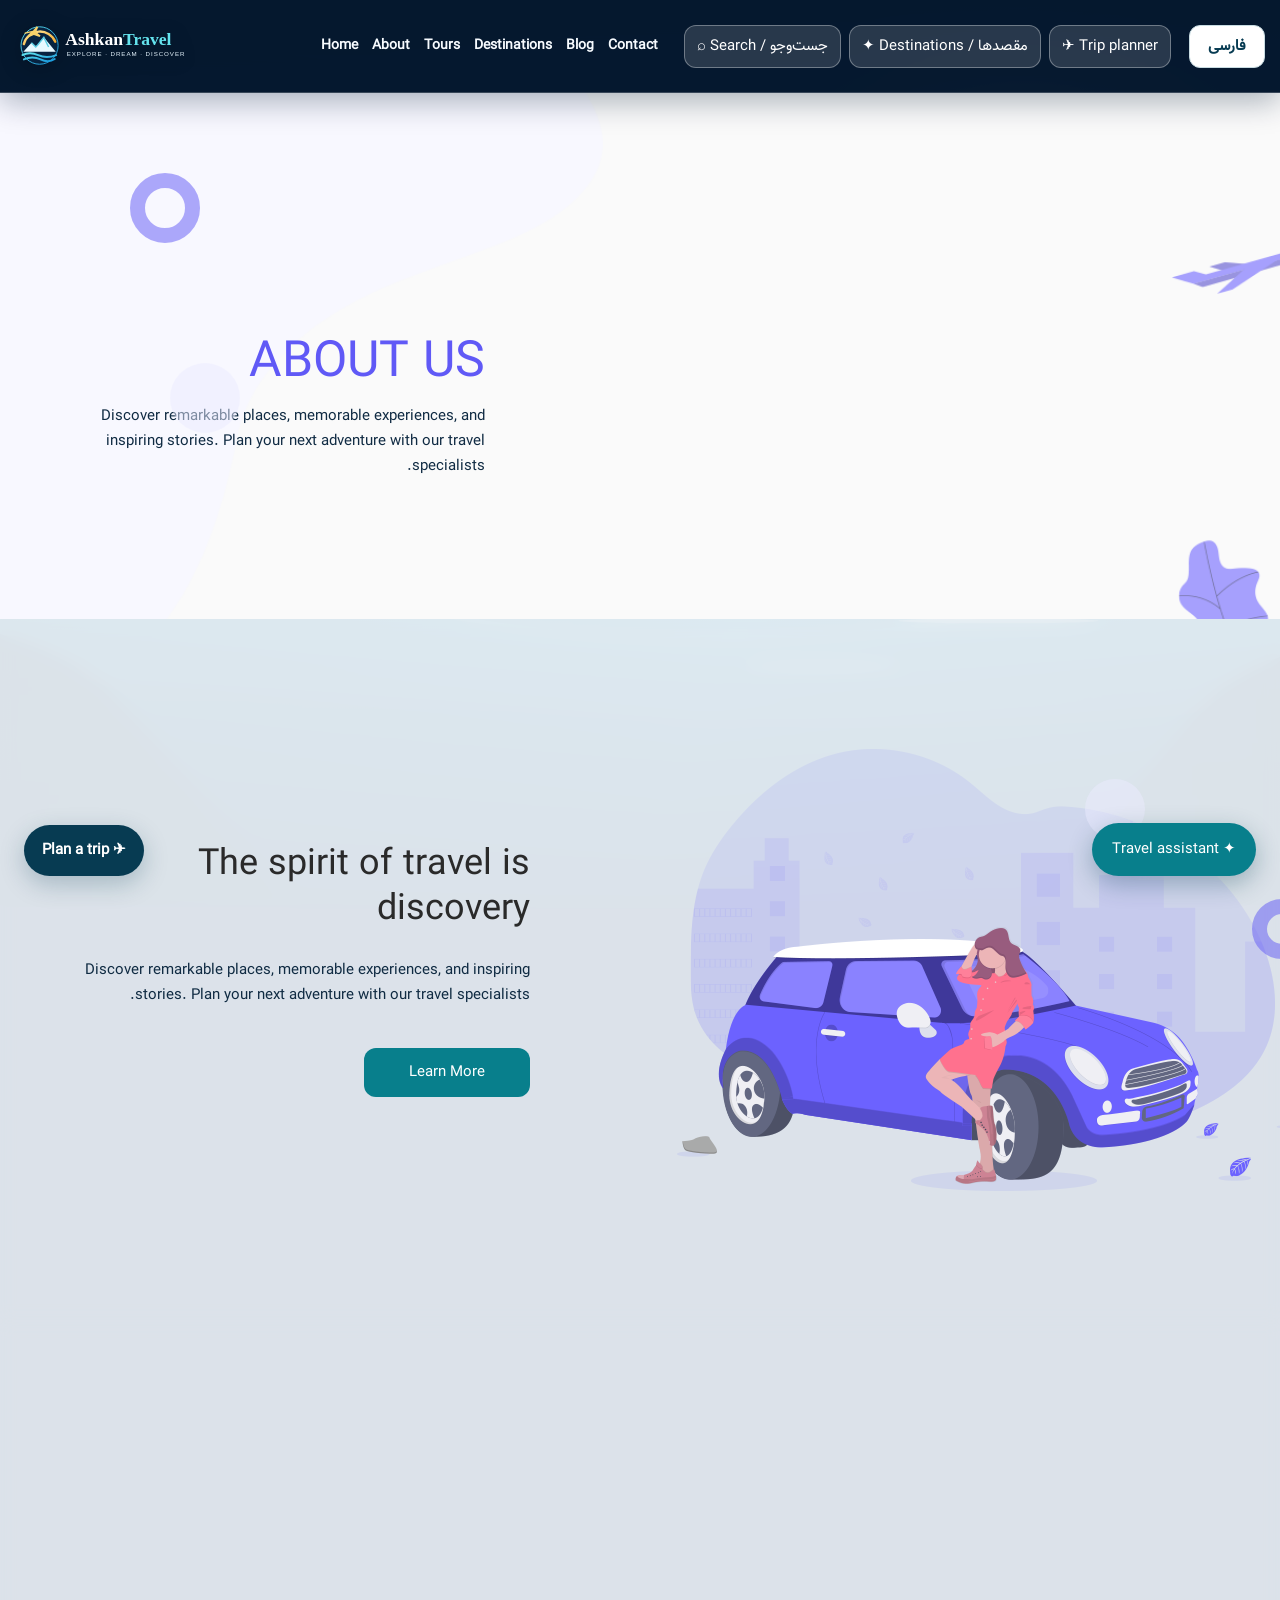
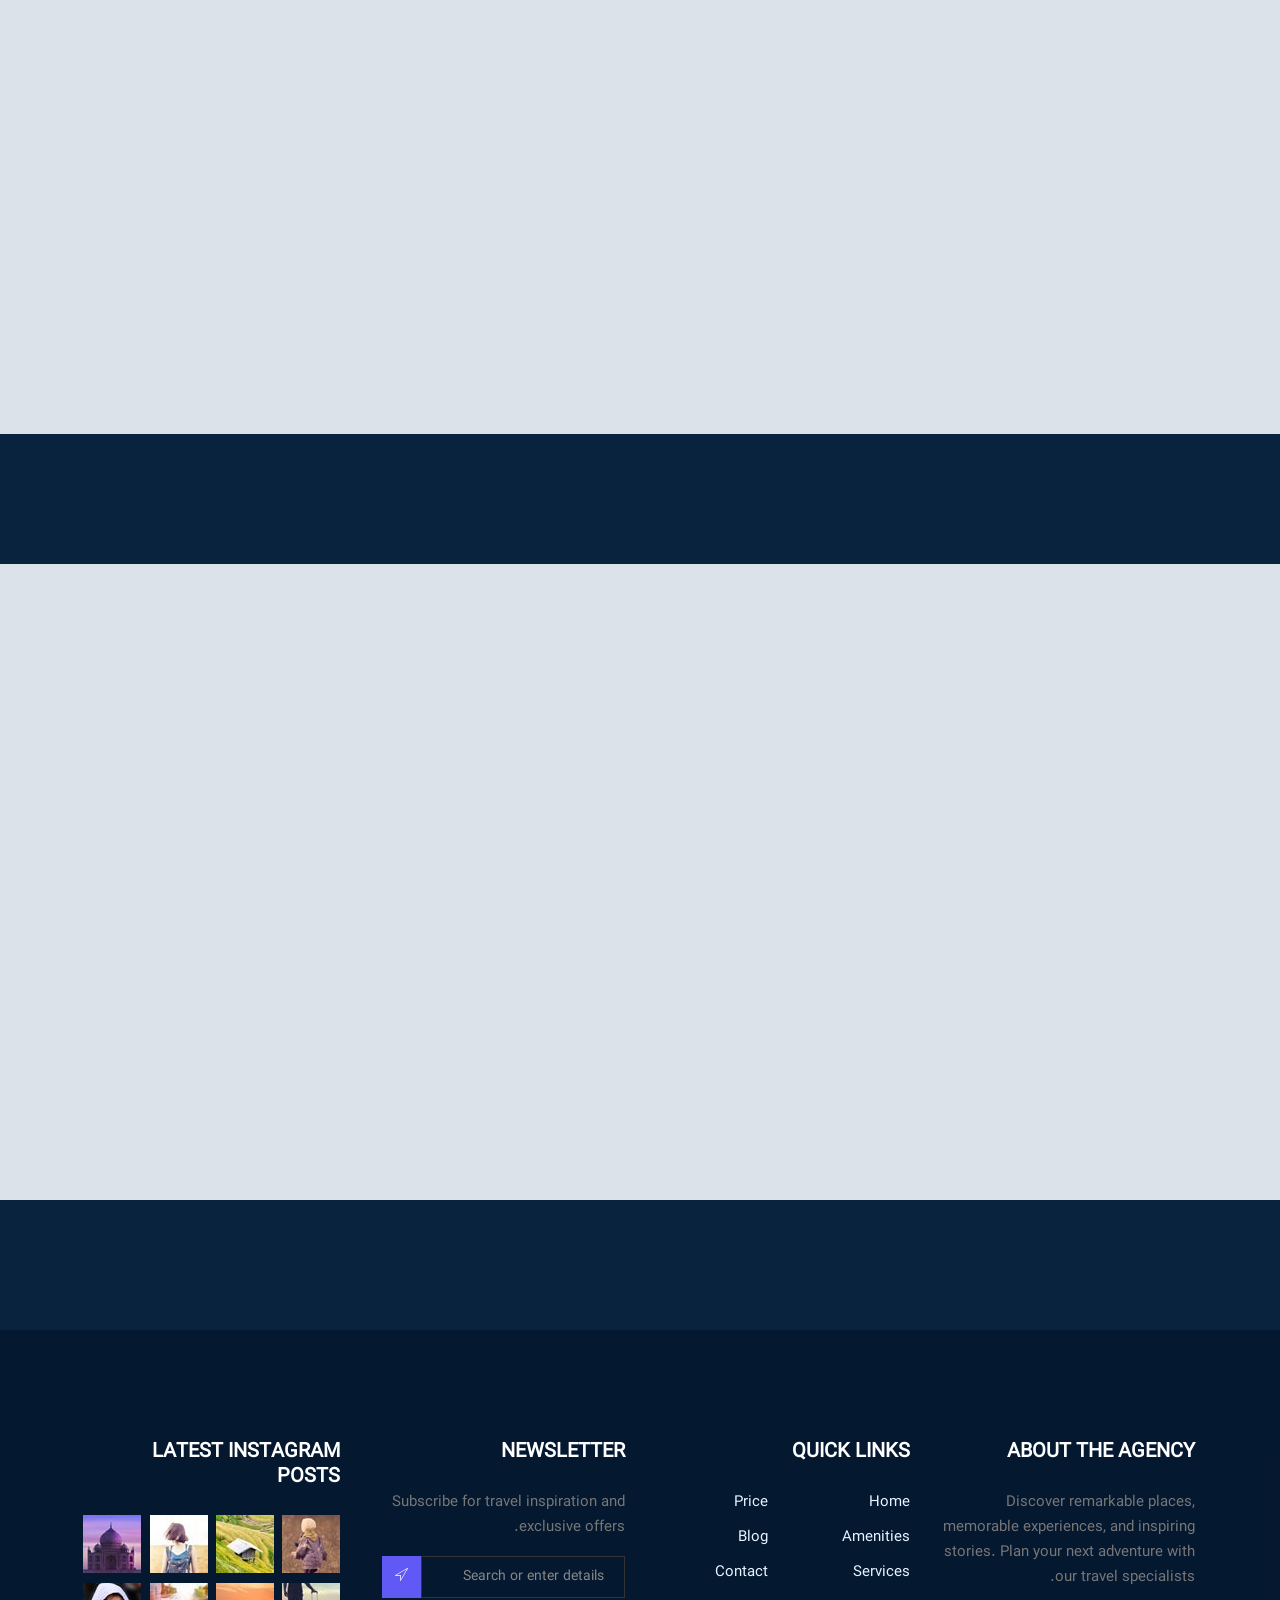
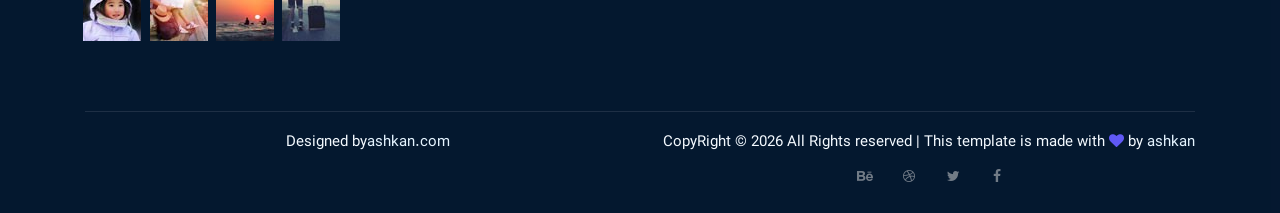
==== commit 6f4547b1: "edit edit" ====
--- a/about.html
+++ b/about.html
@@ -16,7 +16,7 @@
 <link href="css/nice-select.css" rel="stylesheet"/>
 <link href="css/style.css" rel="stylesheet" type="text/css"/>
 <meta content="Explore curated destinations, inspiring travel stories, and memorable tours with Ashkan Travel." name="description"/><link href="css/ashkan-enhancements.css" rel="stylesheet"/><link href="css/premium-stage4.css" rel="stylesheet"/>
-<link href="css/global-cinematic.css" rel="stylesheet"/><link rel="stylesheet" href="css/stage6-brand.css"/><link rel="stylesheet" href="css/stage7-navigation.css"/><link rel="stylesheet" href="css/stage8-header-fix.css"><link rel="stylesheet" href="css/stage9-header.css"></head>
+<link href="css/global-cinematic.css" rel="stylesheet"/><link rel="stylesheet" href="css/stage6-brand.css"/><link rel="stylesheet" href="css/stage7-navigation.css"/><link rel="stylesheet" href="css/stage8-header-fix.css"><link rel="stylesheet" href="css/stage9-header.css"><link rel="stylesheet" href="css/stage10-visual.css"><link rel="stylesheet" href="css/stage11-discovery.css"></head>
 <body class="travel-cinematic">
 <!--================ Header Menu Area start =================-->
 <header class="header_area stage8-header"><div class="main_menu"><nav class="navbar navbar-expand-lg navbar-dark" aria-label="Primary navigation"><div class="container box_1620"><a class="navbar-brand logo_h ashkan-brand" href="index.html" aria-label="Ashkan Travel — Home"><img src="pics/ashkan-travel-logo.svg" alt="Ashkan Travel" width="245" height="58"></a><button class="navbar-toggler" type="button" data-toggle="collapse" data-target="#navbarSupportedContent" aria-controls="navbarSupportedContent" aria-expanded="false" aria-label="Toggle navigation"><span class="navbar-toggler-icon"></span></button><div class="collapse navbar-collapse" id="navbarSupportedContent"><ul class="navbar-nav menu_nav ml-auto"><li class="nav-item"><a class="nav-link" href="index.html" data-i18n-en="Home" data-i18n-fa="خانه">Home</a></li><li class="nav-item"><a class="nav-link" href="about.html" data-i18n-en="About" data-i18n-fa="درباره ما">About</a></li><li class="nav-item"><a class="nav-link" href="package.html" data-i18n-en="Tours" data-i18n-fa="تورها">Tours</a></li><li class="nav-item"><a class="nav-link" href="explore.html" data-i18n-en="Destinations" data-i18n-fa="مقصدها">Destinations</a></li><li class="nav-item"><a class="nav-link" href="blog.html" data-i18n-en="Blog" data-i18n-fa="وبلاگ">Blog</a></li><li class="nav-item"><a class="nav-link" href="contact.html" data-i18n-en="Contact" data-i18n-fa="تماس">Contact</a></li></ul></div></div></nav></div></header>
@@ -262,5 +262,5 @@
 <script src="js/jquery.ajaxchimp.min.js"></script>
 <script src="js/skrollr.min.js"></script>
 <script src="js/main.js"></script>
-<script defer="True" src="js/ashkan-enhancements.js"></script><a class="ashkan-planner-link" data-i18n-en="✈ Plan a trip" data-i18n-fa="✈ برنامه سفر" href="planner.html">✈ Plan a trip</a><script defer src="js/stage7-navigation.js"></script></body><!-- This template has been downloaded from ashkan.com -->
+<script defer="True" src="js/ashkan-enhancements.js"></script><a class="ashkan-planner-link" data-i18n-en="✈ Plan a trip" data-i18n-fa="✈ برنامه سفر" href="planner.html">✈ Plan a trip</a><script defer src="js/stage7-navigation.js"></script><a href="profile.html" class="stage15-profile-link" data-en="Travel preferences" data-fa="ترجیحات سفر" aria-label="Travel preferences">⚙ <span>Preferences</span></a><link rel="stylesheet" href="css/stage15-link.css"><script defer src="js/stage15-link.js"></script></body><!-- This template has been downloaded from ashkan.com -->
 </html>
--- a/css/stage10-visual.css
+++ b/css/stage10-visual.css
@@ -0,0 +1,17 @@
+
+/* Stage 10: background is scenery only; no screenshots, text, buttons or menus. */
+body.travel-cinematic::before{background:linear-gradient(110deg,rgba(4,22,43,.36),rgba(5,35,64,.07) 60%,rgba(4,22,43,.25)),url('../pics/premium/clean-coast.svg') center/cover no-repeat!important}
+body.travel-cinematic .hero-banner.premium-hero{background:linear-gradient(90deg,rgba(5,24,47,.82),rgba(5,24,47,.13)),url('../pics/premium/clean-coast.svg') center/cover no-repeat!important}
+html[lang="en"] body .premium-hero,html[lang="en"] body .premium-search{direction:ltr;text-align:left}
+html[lang="fa"] body .premium-hero,html[lang="fa"] body .premium-search{direction:rtl;text-align:right}
+body.travel-cinematic .premium-orb{width:min(290px,30vw)!important;height:min(290px,30vw)!important;max-width:100%;filter:drop-shadow(0 22px 35px #00182e55)}
+@media(max-width:767px){body.travel-cinematic .premium-orb{width:180px!important;height:180px!important}}
+/* Reusable compact nav for the explorer and planner pages. */
+.stage10-simple-nav{position:sticky;top:0;z-index:1500;display:flex;align-items:center;gap:clamp(10px,2vw,28px);padding:12px clamp(18px,4vw,60px);background:rgba(6,25,48,.96);border-bottom:1px solid #ffffff35;backdrop-filter:blur(16px);color:white}
+.stage10-simple-nav .stage10-logo{margin-inline-end:auto;display:block;flex:0 1 205px}
+.stage10-simple-nav .stage10-logo img{display:block;width:100%;height:auto}
+.stage10-simple-nav a:not(.stage10-logo){color:#fff;text-decoration:none;font-size:14px;white-space:nowrap}
+.stage10-simple-nav a:focus-visible,.stage10-simple-nav button:focus-visible{outline:3px solid #f8d47a;outline-offset:3px}
+.stage10-simple-nav button{border:1px solid #ffffff55;background:#ffffff20;color:white;padding:9px 13px;border-radius:10px;cursor:pointer}
+html[dir="rtl"] .stage10-simple-nav{direction:rtl}
+@media(max-width:700px){.stage10-simple-nav{flex-wrap:wrap}.stage10-simple-nav .stage10-logo{flex-basis:100%;max-width:180px}.stage10-simple-nav a:not(.stage10-logo){font-size:12px}}
--- a/css/stage11-discovery.css
+++ b/css/stage11-discovery.css
@@ -0,0 +1,36 @@
+
+/* Stage 11 — refined travel discovery, consistent readable cards and mobile-first UI */
+:root{--s11-deep:#092e52;--s11-ocean:#087ca7;--s11-gold:#e9ac50;--s11-ink:#142b40}
+body.travel-cinematic .explorer{max-width:1190px;margin-inline:auto}
+body.travel-cinematic .explorer h1{font-weight:800;letter-spacing:-.035em;color:var(--s11-deep);font-size:clamp(2rem,4vw,3.5rem)}
+body.travel-cinematic .explorer-lead{font-size:1.1rem;line-height:1.8;color:#35536b}
+body.travel-cinematic .explorer-controls{display:grid;grid-template-columns:minmax(180px,2fr) repeat(2,minmax(140px,1fr));gap:12px;margin:24px 0}
+body.travel-cinematic .explorer-controls input,body.travel-cinematic .explorer-controls select{width:100%;min-height:52px;padding:12px 15px;border:1px solid #bed2df;border-radius:13px;background:#fff;color:#18354e;box-shadow:0 4px 15px #153b5710}
+body.travel-cinematic .explorer-controls :is(input,select):focus-visible{outline:3px solid #5bbde4;outline-offset:2px}
+body.travel-cinematic .destination-grid{display:grid;grid-template-columns:repeat(3,minmax(0,1fr));gap:22px;align-items:stretch}
+body.travel-cinematic .destination-card.stage11-card{position:relative;overflow:hidden;border:1px solid #e0ebf2;border-radius:22px;background:#fff;box-shadow:0 12px 35px rgba(7,38,65,.11);transition:transform .25s ease,box-shadow .25s ease;display:flex;flex-direction:column}
+body.travel-cinematic .destination-card.stage11-card:hover{transform:translateY(-6px);box-shadow:0 22px 50px rgba(7,38,65,.2)}
+body.travel-cinematic .stage11-card>img{width:100%;height:230px;object-fit:cover;display:block}
+body.travel-cinematic .stage11-badge{position:absolute;top:14px;inset-inline-start:14px;background:#082a49e8;color:#fff;border:1px solid #ffffff50;border-radius:99px;padding:7px 14px;font-size:.85rem;font-weight:700}
+body.travel-cinematic .stage11-card .destination-body{padding:22px;display:flex;flex:1;flex-direction:column;gap:8px}
+body.travel-cinematic .stage11-card h2{font-size:1.4rem;line-height:1.35;color:var(--s11-deep);margin:0}
+body.travel-cinematic .stage11-card .destination-meta{color:#486278;margin:0}
+body.travel-cinematic .stage11-card .destination-price{color:#076c93;font-weight:800;font-size:1.45rem;margin:6px 0 0}
+body.travel-cinematic .stage11-price-note{color:#667f91;font-size:.78rem;line-height:1.4}
+body.travel-cinematic .stage11-card .destination-actions{display:flex;gap:9px;flex-wrap:wrap;margin-top:auto;padding-top:15px}
+body.travel-cinematic .stage11-card .destination-actions button{flex:1 1 105px;min-height:44px;border:1px solid #0a83a6;border-radius:12px;padding:9px 12px;background:#087ca7;color:#fff;font-weight:700;cursor:pointer}
+body.travel-cinematic .stage11-card .destination-actions button.favorite{background:#fff;color:#08688a}
+body.travel-cinematic .stage11-card .destination-actions button[aria-pressed="true"]{background:#fff0dc;color:#6f4100;border-color:#e4a848}
+body.travel-cinematic .stage11-card button:focus-visible{outline:3px solid #e9ac50;outline-offset:3px}
+body.travel-cinematic #inquiry{background:#fff;border-radius:22px;padding:clamp(20px,3vw,40px);margin-top:40px;box-shadow:0 12px 32px #0a29441b}
+body.travel-cinematic #inquiry .inquiry-form{display:grid;grid-template-columns:repeat(2,minmax(0,1fr));gap:18px}
+body.travel-cinematic #inquiry .inquiry-form label{display:flex;flex-direction:column;gap:8px;font-weight:600;color:#163b59}
+body.travel-cinematic #inquiry .inquiry-form input,body.travel-cinematic #inquiry .inquiry-form select,body.travel-cinematic #inquiry .inquiry-form textarea{width:100%;padding:12px;border:1px solid #bdcfdc;border-radius:11px;background:white;color:#102d45}
+body.travel-cinematic #inquiry .inquiry-form label:has(textarea){grid-column:1/-1}
+body.travel-cinematic #inquiry .inquiry-form button{background:#086e9e;color:white;border:0;border-radius:12px;padding:12px 24px;min-height:48px}
+html[dir="rtl"] body.travel-cinematic :is(.explorer,.planner-shell){text-align:right}
+@media(max-width:900px){body.travel-cinematic .destination-grid{grid-template-columns:repeat(2,minmax(0,1fr))}}
+@media(max-width:650px){body.travel-cinematic .destination-grid,body.travel-cinematic .explorer-controls,body.travel-cinematic #inquiry .inquiry-form{grid-template-columns:1fr}body.travel-cinematic .stage11-card>img{height:220px}}
+@media(prefers-reduced-motion:reduce){body.travel-cinematic .destination-card.stage11-card{transition:none}body.travel-cinematic .destination-card.stage11-card:hover{transform:none}}
+
+.stage12-details-link{display:flex;align-items:center;justify-content:center;flex:1 1 100%;min-height:43px;border:1px solid #0a83a6;border-radius:12px;padding:9px 12px;color:#075d84;background:#e7f7fc;font-weight:700;text-decoration:none}.stage12-details-link:hover{background:#d0effa;color:#064868}.stage12-details-link:focus-visible{outline:3px solid #e9ac50;outline-offset:3px}
--- a/css/stage15-link.css
+++ b/css/stage15-link.css
@@ -0,0 +1 @@
+.stage15-profile-link{position:fixed;bottom:20px;right:20px;z-index:1200;display:inline-flex;align-items:center;gap:8px;padding:10px 15px;border-radius:100px;background:#083655ed;color:#fff!important;border:1px solid #ffffff66;text-decoration:none!important;box-shadow:0 8px 25px #001b344d;font:600 13px/1.3 system-ui,sans-serif;backdrop-filter:blur(12px)}.stage15-profile-link:hover{background:#0a7198}.stage15-profile-link:focus-visible{outline:3px solid #e9ac50;outline-offset:3px}html[dir=rtl] .stage15-profile-link{right:auto;left:20px}@media(max-width:520px){.stage15-profile-link{bottom:76px}}
